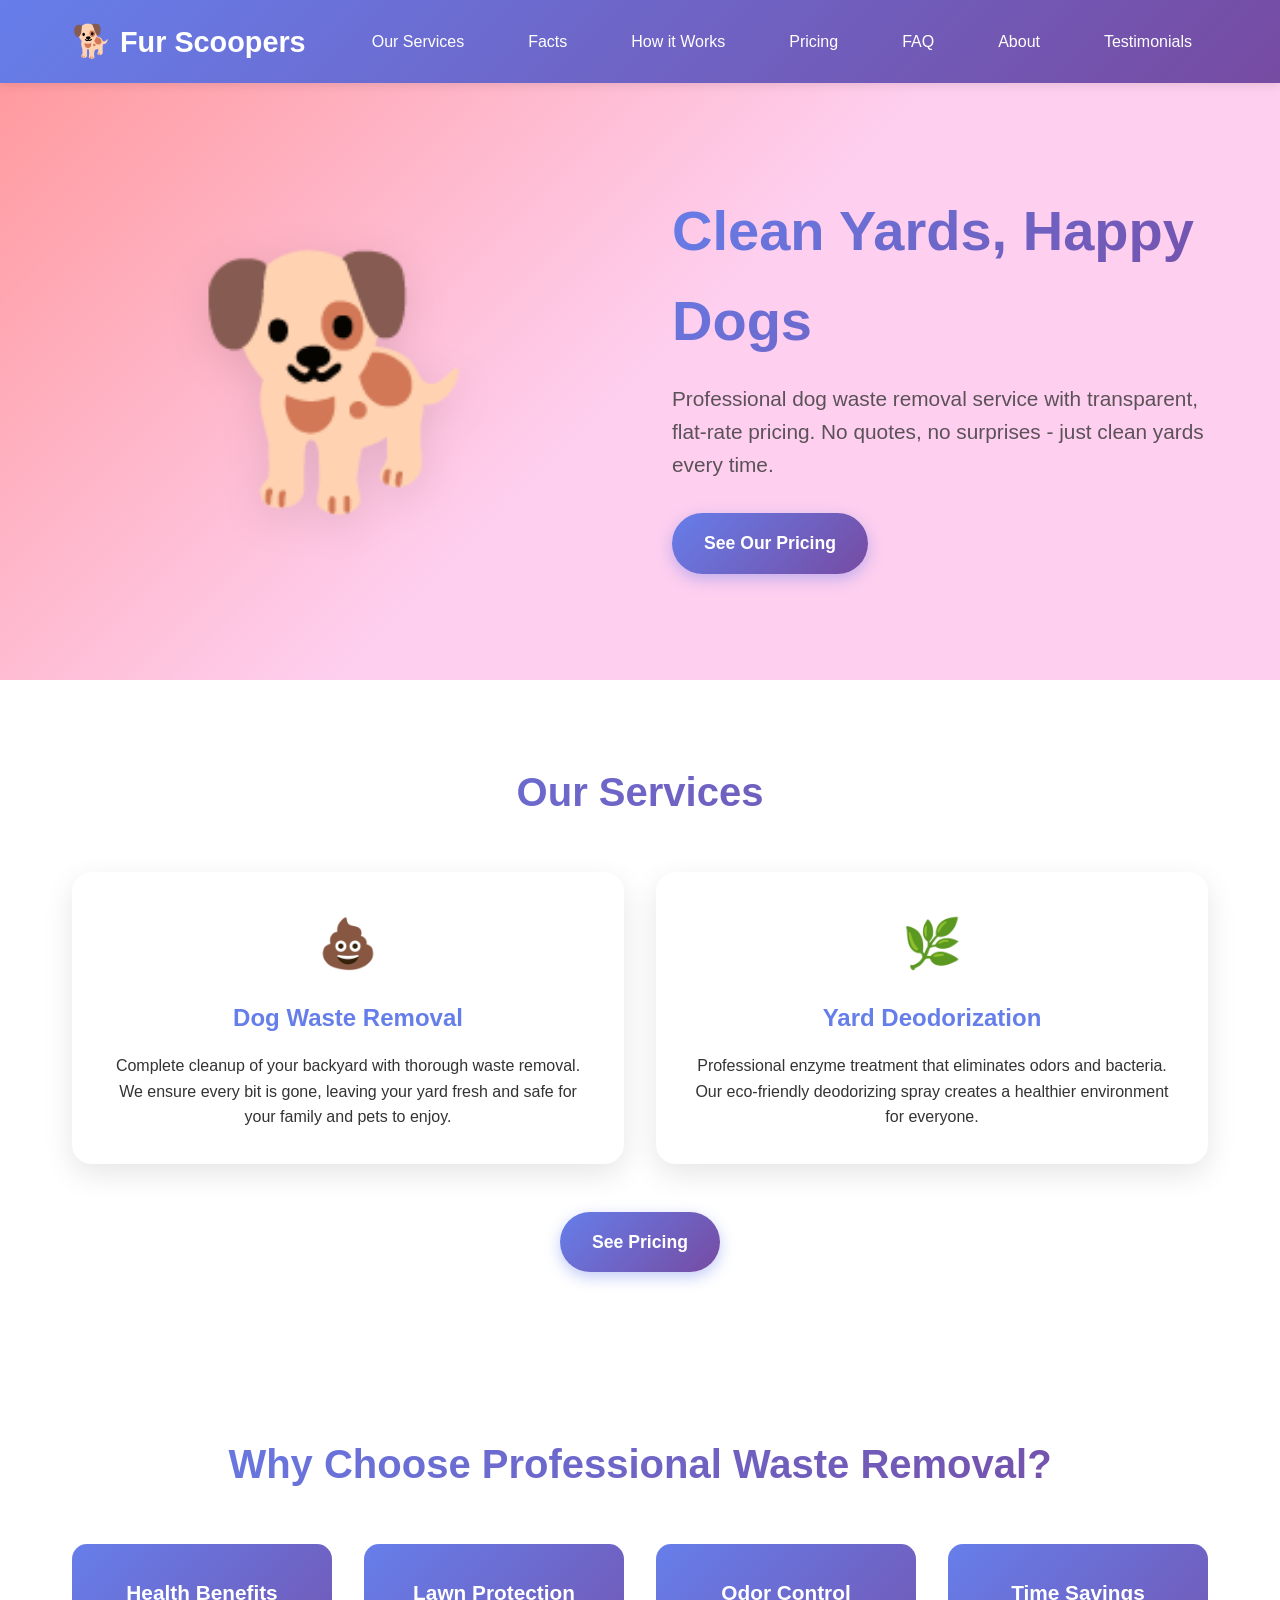
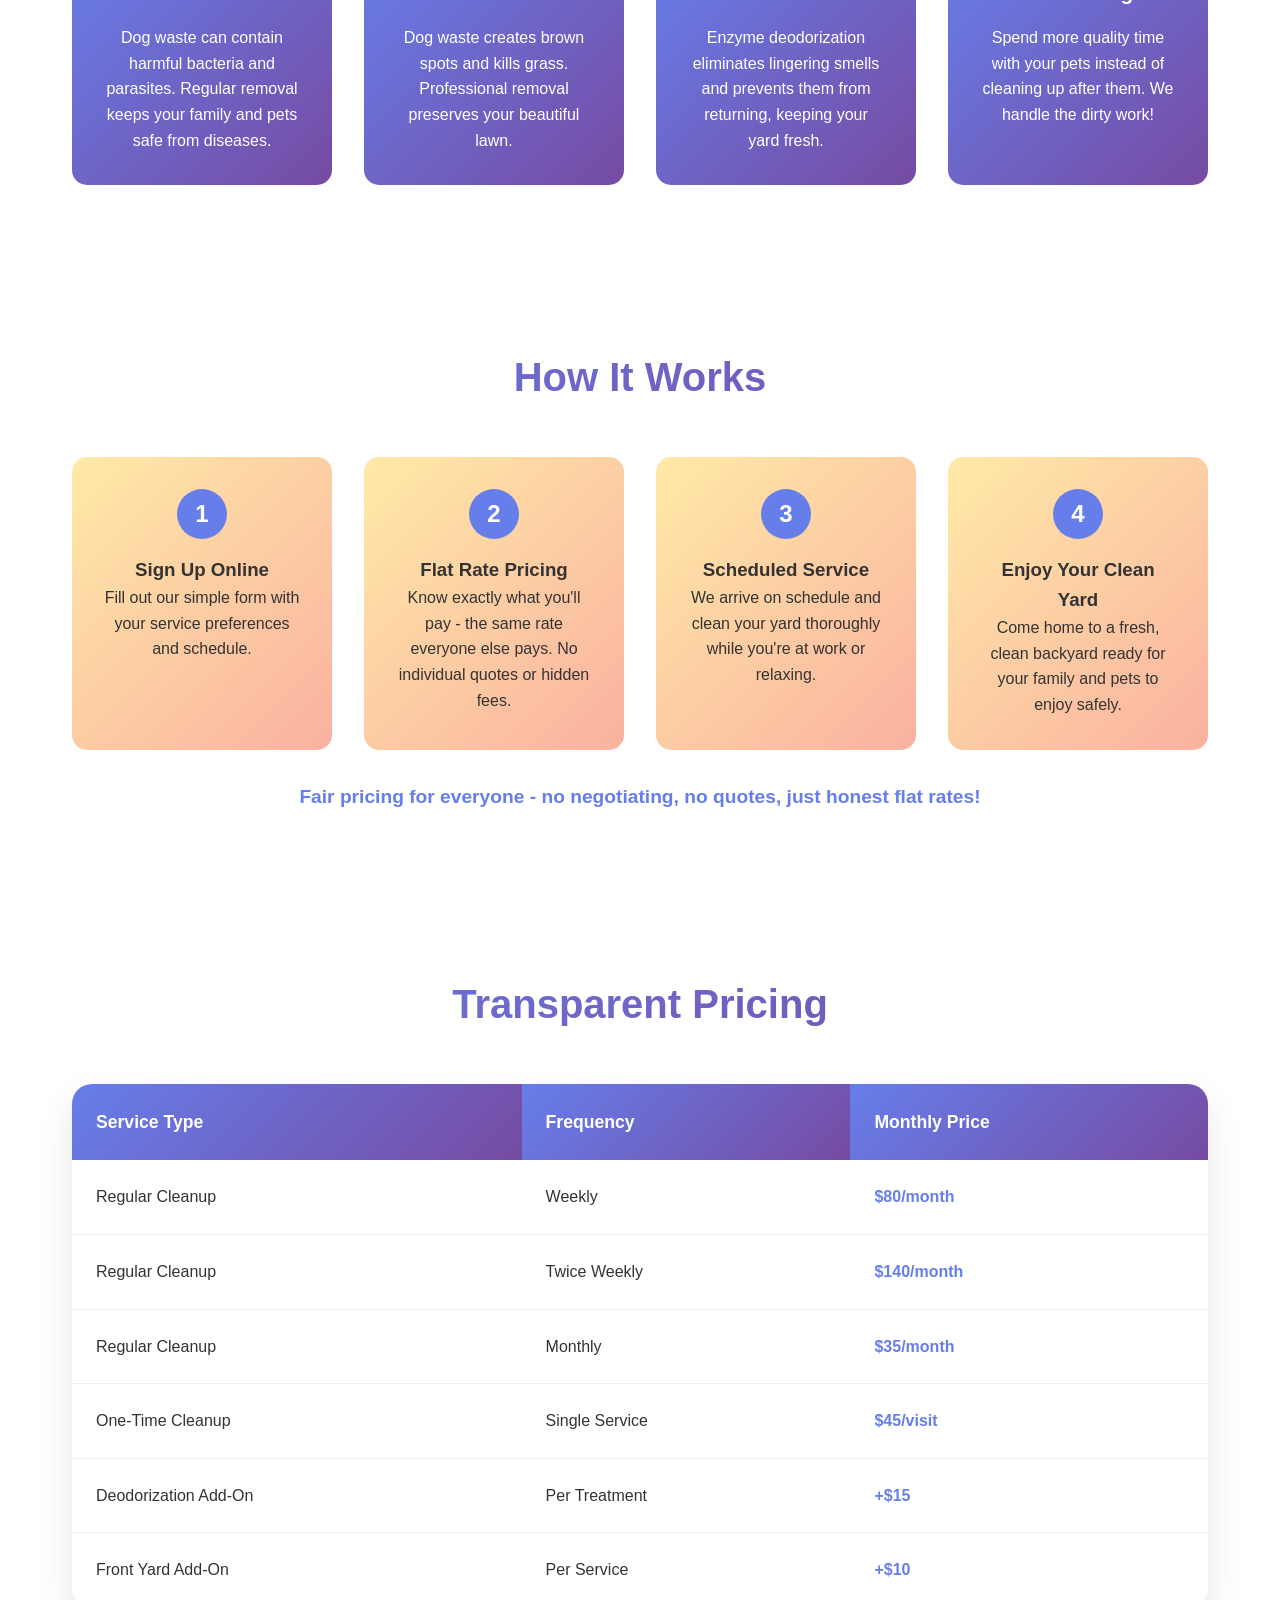
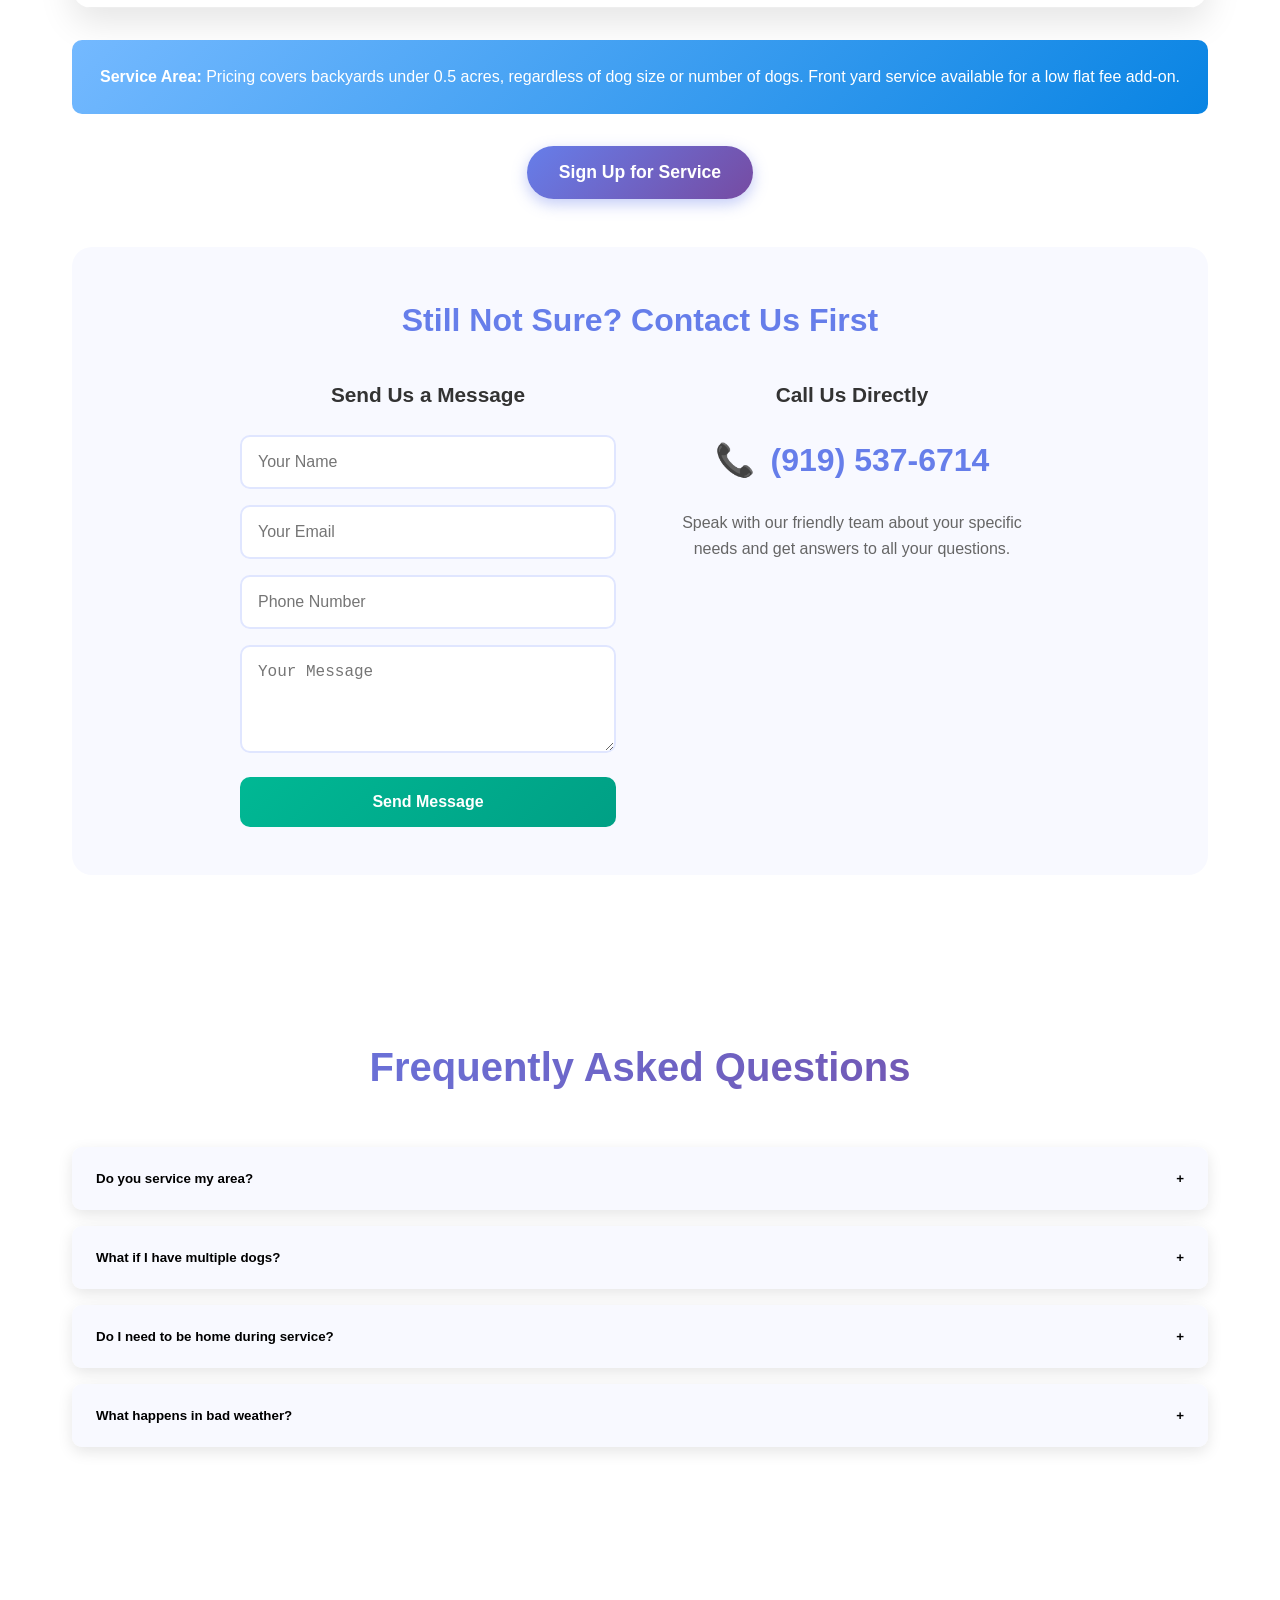
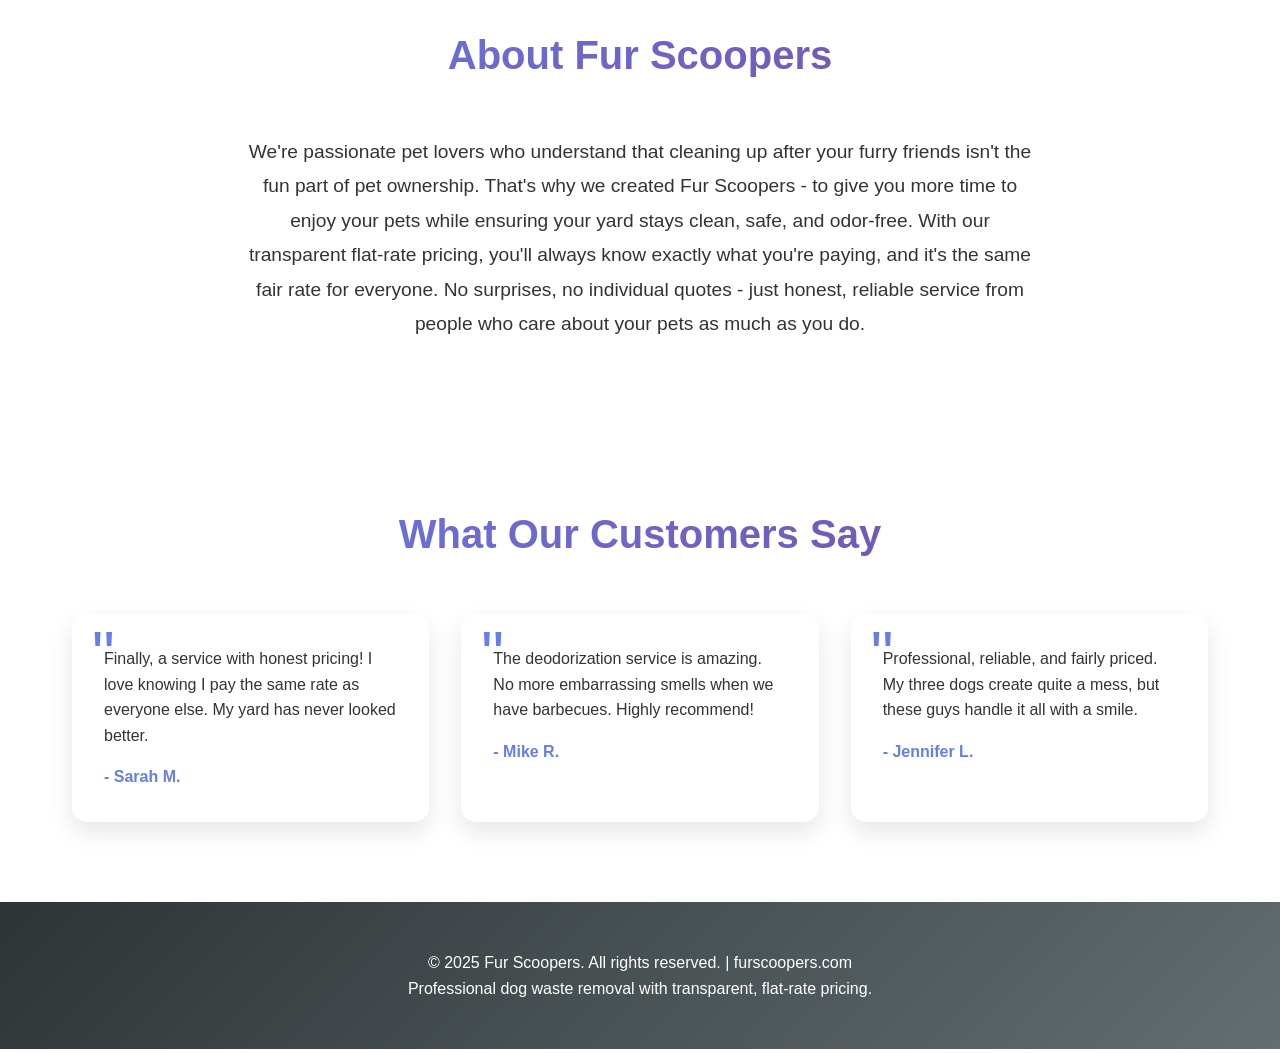
==== index.html @ f81bd598 "initial commit of furscoopers.com" ====
<!DOCTYPE html>
<html lang="en">
<head>
    <meta charset="UTF-8">
    <meta name="viewport" content="width=device-width, initial-scale=1.0">
    <title>Fur Scoopers - Professional Dog Waste Removal Service</title>
    <style>
        * {
            margin: 0;
            padding: 0;
            box-sizing: border-box;
        }

        body {
            font-family: 'Segoe UI', Tahoma, Geneva, Verdana, sans-serif;
            line-height: 1.6;
            color: #333;
            scroll-behavior: smooth;
        }

        .header {
            background: linear-gradient(135deg, #667eea 0%, #764ba2 100%);
            color: white;
            padding: 1rem 0;
            position: fixed;
            width: 100%;
            top: 0;
            z-index: 1000;
            box-shadow: 0 2px 10px rgba(0,0,0,0.1);
        }

        .nav-container {
            max-width: 1200px;
            margin: 0 auto;
            display: flex;
            justify-content: space-between;
            align-items: center;
            padding: 0 2rem;
        }

        .logo {
            font-size: 1.8rem;
            font-weight: bold;
            color: #fff;
            text-decoration: none;
            display: flex;
            align-items: center;
            gap: 0.5rem;
        }

        .logo::before {
            content: "🐕";
            font-size: 2rem;
        }

        .nav-links {
            display: flex;
            list-style: none;
            gap: 2rem;
        }

        .nav-links a {
            color: white;
            text-decoration: none;
            font-weight: 500;
            transition: all 0.3s ease;
            padding: 0.5rem 1rem;
            border-radius: 20px;
        }

        .nav-links a:hover {
            background: rgba(255,255,255,0.2);
            transform: translateY(-2px);
        }

        .banner {
            margin-top: 80px;
            background: linear-gradient(135deg, #ff9a9e 0%, #fecfef 50%, #fecfef 100%);
            min-height: 600px;
            display: flex;
            align-items: center;
            padding: 4rem 0;
        }

        .banner-container {
            max-width: 1200px;
            margin: 0 auto;
            display: grid;
            grid-template-columns: 1fr 1fr;
            gap: 4rem;
            align-items: center;
            padding: 0 2rem;
        }

        .banner-image {
            text-align: center;
            font-size: 15rem;
            filter: drop-shadow(0 10px 20px rgba(0,0,0,0.1));
            animation: float 3s ease-in-out infinite;
        }

        @keyframes float {
            0%, 100% { transform: translateY(0px); }
            50% { transform: translateY(-20px); }
        }

        .banner-text {
            color: #333;
        }

        .banner-text h1 {
            font-size: 3.5rem;
            margin-bottom: 1rem;
            background: linear-gradient(135deg, #667eea, #764ba2);
            -webkit-background-clip: text;
            -webkit-text-fill-color: transparent;
            background-clip: text;
        }

        .banner-text p {
            font-size: 1.3rem;
            margin-bottom: 2rem;
            opacity: 0.8;
        }

        .cta-button {
            background: linear-gradient(135deg, #667eea 0%, #764ba2 100%);
            color: white;
            padding: 1rem 2rem;
            border: none;
            border-radius: 50px;
            font-size: 1.1rem;
            font-weight: bold;
            cursor: pointer;
            text-decoration: none;
            display: inline-block;
            transition: all 0.3s ease;
            box-shadow: 0 5px 15px rgba(102, 126, 234, 0.4);
        }

        .cta-button:hover {
            transform: translateY(-3px);
            box-shadow: 0 10px 25px rgba(102, 126, 234, 0.6);
        }

        .section {
            padding: 5rem 0;
            max-width: 1200px;
            margin: 0 auto;
            padding-left: 2rem;
            padding-right: 2rem;
        }

        .section h2 {
            font-size: 2.5rem;
            text-align: center;
            margin-bottom: 3rem;
            background: linear-gradient(135deg, #667eea, #764ba2);
            -webkit-background-clip: text;
            -webkit-text-fill-color: transparent;
            background-clip: text;
        }

        .services-grid {
            display: grid;
            grid-template-columns: repeat(auto-fit, minmax(300px, 1fr));
            gap: 2rem;
            margin-bottom: 3rem;
        }

        .service-card {
            background: white;
            padding: 2rem;
            border-radius: 20px;
            box-shadow: 0 10px 30px rgba(0,0,0,0.1);
            text-align: center;
            transition: all 0.3s ease;
            border: 2px solid transparent;
        }

        .service-card:hover {
            transform: translateY(-10px);
            box-shadow: 0 20px 40px rgba(0,0,0,0.15);
            border-color: #667eea;
        }

        .service-card h3 {
            font-size: 1.5rem;
            margin-bottom: 1rem;
            color: #667eea;
        }

        .service-card::before {
            content: "💩";
            font-size: 3rem;
            display: block;
            margin-bottom: 1rem;
        }

        .service-card:nth-child(2)::before {
            content: "🌿";
        }

        .facts-grid {
            display: grid;
            grid-template-columns: repeat(auto-fit, minmax(250px, 1fr));
            gap: 2rem;
        }

        .fact-card {
            background: linear-gradient(135deg, #667eea 0%, #764ba2 100%);
            color: white;
            padding: 2rem;
            border-radius: 15px;
            text-align: center;
            transform: perspective(1000px) rotateY(0deg);
            transition: all 0.3s ease;
        }

        .fact-card:hover {
            transform: perspective(1000px) rotateY(-5deg) translateY(-5px);
        }

        .fact-card h3 {
            font-size: 1.3rem;
            margin-bottom: 1rem;
        }

        .process-steps {
            display: grid;
            grid-template-columns: repeat(auto-fit, minmax(200px, 1fr));
            gap: 2rem;
            margin-bottom: 2rem;
        }

        .step {
            text-align: center;
            padding: 2rem;
            background: linear-gradient(135deg, #ffeaa7, #fab1a0);
            border-radius: 15px;
            position: relative;
            transition: all 0.3s ease;
        }

        .step:hover {
            transform: scale(1.05);
        }

        .step-number {
            background: #667eea;
            color: white;
            width: 50px;
            height: 50px;
            border-radius: 50%;
            display: flex;
            align-items: center;
            justify-content: center;
            font-size: 1.5rem;
            font-weight: bold;
            margin: 0 auto 1rem;
        }

        .pricing-table {
            background: white;
            border-radius: 20px;
            overflow: hidden;
            box-shadow: 0 15px 35px rgba(0,0,0,0.1);
            margin-bottom: 2rem;
        }

        .pricing-table table {
            width: 100%;
            border-collapse: collapse;
        }

        .pricing-table th {
            background: linear-gradient(135deg, #667eea 0%, #764ba2 100%);
            color: white;
            padding: 1.5rem;
            text-align: left;
            font-size: 1.1rem;
        }

        .pricing-table td {
            padding: 1.5rem;
            border-bottom: 1px solid #eee;
            font-size: 1rem;
        }

        .pricing-table tr:hover {
            background: #f8f9ff;
        }

        .price {
            font-weight: bold;
            color: #667eea;
            font-size: 1.2rem;
        }

        .pricing-note {
            background: linear-gradient(135deg, #74b9ff, #0984e3);
            color: white;
            padding: 1.5rem;
            border-radius: 10px;
            margin-top: 2rem;
            text-align: center;
        }

        .contact-section {
            background: #f8f9ff;
            padding: 3rem 2rem;
            border-radius: 20px;
            margin-top: 3rem;
            text-align: center;
        }

        .contact-section h3 {
            font-size: 2rem;
            color: #667eea;
            margin-bottom: 2rem;
        }

        .contact-container {
            display: grid;
            grid-template-columns: 1fr 1fr;
            gap: 3rem;
            max-width: 800px;
            margin: 0 auto;
        }

        .contact-form h4, .contact-phone h4 {
            font-size: 1.3rem;
            color: #333;
            margin-bottom: 1.5rem;
        }

        .contact-form input, .contact-form textarea {
            width: 100%;
            padding: 1rem;
            border: 2px solid #e0e6ff;
            border-radius: 10px;
            font-size: 1rem;
            margin-bottom: 1rem;
            transition: all 0.3s ease;
        }

        .contact-form input:focus, .contact-form textarea:focus {
            outline: none;
            border-color: #667eea;
            box-shadow: 0 0 0 3px rgba(102, 126, 234, 0.1);
        }

        .contact-submit-btn {
            background: linear-gradient(135deg, #00b894, #00a085);
            color: white;
            padding: 1rem 2rem;
            border: none;
            border-radius: 10px;
            font-size: 1rem;
            font-weight: bold;
            cursor: pointer;
            transition: all 0.3s ease;
            width: 100%;
        }

        .contact-submit-btn:hover {
            transform: translateY(-2px);
            box-shadow: 0 5px 15px rgba(0, 184, 148, 0.4);
        }

        .phone-number {
            display: flex;
            align-items: center;
            justify-content: center;
            gap: 1rem;
            margin: 1.5rem 0;
        }

        .phone-icon {
            font-size: 2rem;
        }

        .phone-number a {
            font-size: 2rem;
            font-weight: bold;
            color: #667eea;
            text-decoration: none;
            transition: all 0.3s ease;
        }

        .phone-number a:hover {
            color: #764ba2;
            transform: scale(1.05);
        }

        .contact-phone p {
            color: #666;
            font-size: 1rem;
            line-height: 1.6;
        }

        /* Modal Styles */
        .modal {
            display: none;
            position: fixed;
            z-index: 2000;
            left: 0;
            top: 0;
            width: 100%;
            height: 100%;
            background-color: rgba(0, 0, 0, 0.7);
            backdrop-filter: blur(5px);
        }

        .modal-content {
            background-color: white;
            margin: 2% auto;
            padding: 0;
            border-radius: 20px;
            width: 90%;
            max-width: 600px;
            max-height: 90vh;
            overflow-y: auto;
            box-shadow: 0 20px 60px rgba(0, 0, 0, 0.3);
            animation: modalSlideIn 0.3s ease-out;
        }

        @keyframes modalSlideIn {
            from {
                opacity: 0;
                transform: translateY(-50px) scale(0.95);
            }
            to {
                opacity: 1;
                transform: translateY(0) scale(1);
            }
        }

        .modal-header {
            background: linear-gradient(135deg, #667eea 0%, #764ba2 100%);
            color: white;
            padding: 2rem;
            border-radius: 20px 20px 0 0;
            text-align: center;
            position: relative;
        }

        .modal-header h2 {
            margin: 0;
            font-size: 2rem;
        }

        .close {
            position: absolute;
            right: 1.5rem;
            top: 1.5rem;
            color: white;
            font-size: 2rem;
            font-weight: bold;
            cursor: pointer;
            transition: all 0.3s ease;
        }

        .close:hover {
            transform: scale(1.1);
            opacity: 0.8;
        }

        .modal-body {
            padding: 2rem;
        }

        .form-section {
            margin-bottom: 2rem;
        }

        .form-section h3 {
            color: #667eea;
            margin-bottom: 1rem;
            font-size: 1.3rem;
        }

        .form-row {
            display: grid;
            grid-template-columns: 1fr 1fr;
            gap: 1rem;
            margin-bottom: 1rem;
        }

        .form-group {
            margin-bottom: 1rem;
        }

        .form-group label {
            display: block;
            margin-bottom: 0.5rem;
            color: #333;
            font-weight: 500;
        }

        .form-group input, .form-group select, .form-group textarea {
            width: 100%;
            padding: 1rem;
            border: 2px solid #e0e6ff;
            border-radius: 10px;
            font-size: 1rem;
            transition: all 0.3s ease;
        }

        .form-group input:focus, .form-group select:focus, .form-group textarea:focus {
            outline: none;
            border-color: #667eea;
            box-shadow: 0 0 0 3px rgba(102, 126, 234, 0.1);
        }

        .checkbox-group {
            display: flex;
            flex-wrap: wrap;
            gap: 1rem;
            margin-top: 0.5rem;
        }

        .checkbox-item {
            display: flex;
            align-items: center;
            gap: 0.5rem;
        }

        .checkbox-item input[type="checkbox"] {
            width: auto;
        }

        .submit-modal-btn {
            background: linear-gradient(135deg, #667eea 0%, #764ba2 100%);
            color: white;
            padding: 1.2rem 3rem;
            border: none;
            border-radius: 50px;
            font-size: 1.1rem;
            font-weight: bold;
            cursor: pointer;
            width: 100%;
            margin-top: 1rem;
            transition: all 0.3s ease;
        }

        .submit-modal-btn:hover {
            transform: translateY(-2px);
            box-shadow: 0 10px 25px rgba(102, 126, 234, 0.4);
        }

        .faq-item {
            background: white;
            margin-bottom: 1rem;
            border-radius: 10px;
            box-shadow: 0 5px 15px rgba(0,0,0,0.1);
            overflow: hidden;
        }

        .faq-question {
            background: #f8f9ff;
            padding: 1.5rem;
            cursor: pointer;
            font-weight: bold;
            border: none;
            width: 100%;
            text-align: left;
            display: flex;
            justify-content: space-between;
            align-items: center;
            transition: all 0.3s ease;
        }

        .faq-question:hover {
            background: #667eea;
            color: white;
        }

        .faq-answer {
            padding: 0 1.5rem;
            max-height: 0;
            overflow: hidden;
            transition: all 0.3s ease;
        }

        .faq-answer.active {
            padding: 1.5rem;
            max-height: 200px;
        }

        .testimonials-grid {
            display: grid;
            grid-template-columns: repeat(auto-fit, minmax(300px, 1fr));
            gap: 2rem;
        }

        .testimonial {
            background: white;
            padding: 2rem;
            border-radius: 15px;
            box-shadow: 0 10px 25px rgba(0,0,0,0.1);
            position: relative;
        }

        .testimonial::before {
            content: '"';
            font-size: 4rem;
            color: #667eea;
            position: absolute;
            top: -10px;
            left: 20px;
        }

        .testimonial-author {
            font-weight: bold;
            color: #667eea;
            margin-top: 1rem;
        }

        .footer {
            background: linear-gradient(135deg, #2d3436, #636e72);
            color: white;
            text-align: center;
            padding: 3rem 0;
        }

        .center-button {
            text-align: center;
            margin-top: 3rem;
        }

        @media (max-width: 768px) {
            .nav-links {
                display: none;
            }
            
            .banner-container {
                grid-template-columns: 1fr;
                text-align: center;
            }
            
            .banner-text h1 {
                font-size: 2.5rem;
            }
            
            .banner-image {
                font-size: 8rem;
            }

            .contact-container {
                grid-template-columns: 1fr;
                gap: 2rem;
            }

            .form-row {
                grid-template-columns: 1fr;
            }

            .modal-content {
                width: 95%;
                margin: 5% auto;
            }
        }
    </style>
</head>
<body>
    <header class="header">
        <div class="nav-container">
            <a href="#" class="logo">Fur Scoopers</a>
            <nav>
                <ul class="nav-links">
                    <li><a href="#services">Our Services</a></li>
                    <li><a href="#facts">Facts</a></li>
                    <li><a href="#how-it-works">How it Works</a></li>
                    <li><a href="#pricing">Pricing</a></li>
                    <li><a href="#faq">FAQ</a></li>
                    <li><a href="#about">About</a></li>
                    <li><a href="#testimonials">Testimonials</a></li>
                </ul>
            </nav>
        </div>
    </header>

    <section class="banner">
        <div class="banner-container">
            <div class="banner-image">🐕</div>
            <div class="banner-text">
                <h1>Clean Yards, Happy Dogs</h1>
                <p>Professional dog waste removal service with transparent, flat-rate pricing. No quotes, no surprises - just clean yards every time.</p>
                <a href="#pricing" class="cta-button">See Our Pricing</a>
            </div>
        </div>
    </section>

    <section id="services" class="section">
        <h2>Our Services</h2>
        <div class="services-grid">
            <div class="service-card">
                <h3>Dog Waste Removal</h3>
                <p>Complete cleanup of your backyard with thorough waste removal. We ensure every bit is gone, leaving your yard fresh and safe for your family and pets to enjoy.</p>
            </div>
            <div class="service-card">
                <h3>Yard Deodorization</h3>
                <p>Professional enzyme treatment that eliminates odors and bacteria. Our eco-friendly deodorizing spray creates a healthier environment for everyone.</p>
            </div>
        </div>
        <div class="center-button">
            <a href="#pricing" class="cta-button">See Pricing</a>
        </div>
    </section>

    <section id="facts" class="section">
        <h2>Why Choose Professional Waste Removal?</h2>
        <div class="facts-grid">
            <div class="fact-card">
                <h3>Health Benefits</h3>
                <p>Dog waste can contain harmful bacteria and parasites. Regular removal keeps your family and pets safe from diseases.</p>
            </div>
            <div class="fact-card">
                <h3>Lawn Protection</h3>
                <p>Dog waste creates brown spots and kills grass. Professional removal preserves your beautiful lawn.</p>
            </div>
            <div class="fact-card">
                <h3>Odor Control</h3>
                <p>Enzyme deodorization eliminates lingering smells and prevents them from returning, keeping your yard fresh.</p>
            </div>
            <div class="fact-card">
                <h3>Time Savings</h3>
                <p>Spend more quality time with your pets instead of cleaning up after them. We handle the dirty work!</p>
            </div>
        </div>
    </section>

    <section id="how-it-works" class="section">
        <h2>How It Works</h2>
        <div class="process-steps">
            <div class="step">
                <div class="step-number">1</div>
                <h3>Sign Up Online</h3>
                <p>Fill out our simple form with your service preferences and schedule.</p>
            </div>
            <div class="step">
                <div class="step-number">2</div>
                <h3>Flat Rate Pricing</h3>
                <p>Know exactly what you'll pay - the same rate everyone else pays. No individual quotes or hidden fees.</p>
            </div>
            <div class="step">
                <div class="step-number">3</div>
                <h3>Scheduled Service</h3>
                <p>We arrive on schedule and clean your yard thoroughly while you're at work or relaxing.</p>
            </div>
            <div class="step">
                <div class="step-number">4</div>
                <h3>Enjoy Your Clean Yard</h3>
                <p>Come home to a fresh, clean backyard ready for your family and pets to enjoy safely.</p>
            </div>
        </div>
        <p style="text-align: center; font-size: 1.2rem; color: #667eea; font-weight: bold;">Fair pricing for everyone - no negotiating, no quotes, just honest flat rates!</p>
    </section>

    <section id="pricing" class="section">
        <h2>Transparent Pricing</h2>
        <div class="pricing-table">
            <table>
                <thead>
                    <tr>
                        <th>Service Type</th>
                        <th>Frequency</th>
                        <th>Monthly Price</th>
                    </tr>
                </thead>
                <tbody>
                    <tr>
                        <td>Regular Cleanup</td>
                        <td>Weekly</td>
                        <td class="price">$80/month</td>
                    </tr>
                    <tr>
                        <td>Regular Cleanup</td>
                        <td>Twice Weekly</td>
                        <td class="price">$140/month</td>
                    </tr>
                    <tr>
                        <td>Regular Cleanup</td>
                        <td>Monthly</td>
                        <td class="price">$35/month</td>
                    </tr>
                    <tr>
                        <td>One-Time Cleanup</td>
                        <td>Single Service</td>
                        <td class="price">$45/visit</td>
                    </tr>
                    <tr>
                        <td>Deodorization Add-On</td>
                        <td>Per Treatment</td>
                        <td class="price">+$15</td>
                    </tr>
                    <tr>
                        <td>Front Yard Add-On</td>
                        <td>Per Service</td>
                        <td class="price">+$10</td>
                    </tr>
                </tbody>
            </table>
        </div>
        <div class="pricing-note">
            <p><strong>Service Area:</strong> Pricing covers backyards under 0.5 acres, regardless of dog size or number of dogs. Front yard service available for a low flat fee add-on.</p>
        </div>
        
        <div class="center-button" style="margin-top: 2rem;">
            <button class="cta-button" onclick="openModal()">Sign Up for Service</button>
        </div>
        
        <div class="contact-section">
            <h3>Still Not Sure? Contact Us First</h3>
            <div class="contact-container">
                <div class="contact-form">
                    <h4>Send Us a Message</h4>
                    <form onsubmit="submitContactForm(event)">
                        <input type="text" placeholder="Your Name" required>
                        <input type="email" placeholder="Your Email" required>
                        <input type="tel" placeholder="Phone Number">
                        <textarea placeholder="Your Message" rows="4" required></textarea>
                        <button type="submit" class="contact-submit-btn">Send Message</button>
                    </form>
                </div>
                <div class="contact-phone">
                    <h4>Call Us Directly</h4>
                    <div class="phone-number">
                        <span class="phone-icon">📞</span>
                        <a href="tel:9195376714">(919) 537-6714</a>
                    </div>
                    <p>Speak with our friendly team about your specific needs and get answers to all your questions.</p>
                </div>
            </div>
        </div>
    </section>

    <section id="faq" class="section">
        <h2>Frequently Asked Questions</h2>
        <div class="faq-item">
            <button class="faq-question" onclick="toggleFAQ(this)">
                Do you service my area? <span>+</span>
            </button>
            <div class="faq-answer">
                <p>We service most residential areas. Contact us with your address and we'll let you know if we can reach you!</p>
            </div>
        </div>
        <div class="faq-item">
            <button class="faq-question" onclick="toggleFAQ(this)">
                What if I have multiple dogs? <span>+</span>
            </button>
            <div class="faq-answer">
                <p>Our flat-rate pricing covers any number of dogs, regardless of size. No extra charges for multiple pets!</p>
            </div>
        </div>
        <div class="faq-item">
            <button class="faq-question" onclick="toggleFAQ(this)">
                Do I need to be home during service? <span>+</span>
            </button>
            <div class="faq-answer">
                <p>No! We can service your yard while you're away. Just ensure we have access to your backyard.</p>
            </div>
        </div>
        <div class="faq-item">
            <button class="faq-question" onclick="toggleFAQ(this)">
                What happens in bad weather? <span>+</span>
            </button>
            <div class="faq-answer">
                <p>We service in light rain but will reschedule for severe weather. Make-up services are always included at no extra charge.</p>
            </div>
        </div>
    </section>

    <section id="about" class="section">
        <h2>About Fur Scoopers</h2>
        <p style="text-align: center; font-size: 1.2rem; line-height: 1.8; max-width: 800px; margin: 0 auto;">
            We're passionate pet lovers who understand that cleaning up after your furry friends isn't the fun part of pet ownership. That's why we created Fur Scoopers - to give you more time to enjoy your pets while ensuring your yard stays clean, safe, and odor-free. With our transparent flat-rate pricing, you'll always know exactly what you're paying, and it's the same fair rate for everyone. No surprises, no individual quotes - just honest, reliable service from people who care about your pets as much as you do.
        </p>
    </section>

    <section id="testimonials" class="section">
        <h2>What Our Customers Say</h2>
        <div class="testimonials-grid">
            <div class="testimonial">
                <p>Finally, a service with honest pricing! I love knowing I pay the same rate as everyone else. My yard has never looked better.</p>
                <div class="testimonial-author">- Sarah M.</div>
            </div>
            <div class="testimonial">
                <p>The deodorization service is amazing. No more embarrassing smells when we have barbecues. Highly recommend!</p>
                <div class="testimonial-author">- Mike R.</div>
            </div>
            <div class="testimonial">
                <p>Professional, reliable, and fairly priced. My three dogs create quite a mess, but these guys handle it all with a smile.</p>
                <div class="testimonial-author">- Jennifer L.</div>
            </div>
        </div>
    </section>

    <footer class="footer">
        <p>&copy; 2025 Fur Scoopers. All rights reserved. | furscoopers.com</p>
        <p>Professional dog waste removal with transparent, flat-rate pricing.</p>
    </footer>

    <!-- Modal for Sign Up Form -->
    <div id="signupModal" class="modal">
        <div class="modal-content">
            <div class="modal-header">
                <h2>Sign Up for Service</h2>
                <span class="close" onclick="closeModal()">&times;</span>
            </div>
            <div class="modal-body">
                <form onsubmit="submitSignupForm(event)">
                    <div class="form-section">
                        <h3>Contact Information</h3>
                        <div class="form-row">
                            <div class="form-group">
                                <label for="firstName">First Name *</label>
                                <input type="text" id="firstName" required>
                            </div>
                            <div class="form-group">
                                <label for="lastName">Last Name *</label>
                                <input type="text" id="lastName" required>
                            </div>
                        </div>
                        <div class="form-row">
                            <div class="form-group">
                                <label for="email">Email Address *</label>
                                <input type="email" id="email" required>
                            </div>
                            <div class="form-group">
                                <label for="phone">Phone Number *</label>
                                <input type="tel" id="phone" required>
                            </div>
                        </div>
                    </div>

                    <div class="form-section">
                        <h3>Service Address</h3>
                        <div class="form-group">
                            <label for="address">Street Address *</label>
                            <input type="text" id="address" required>
                        </div>
                        <div class="form-row">
                            <div class="form-group">
                                <label for="city">City *</label>
                                <input type="text" id="city" required>
                            </div>
                            <div class="form-group">
                                <label for="zipCode">ZIP Code *</label>
                                <input type="text" id="zipCode" required>
                            </div>
                        </div>
                        <div class="form-group">
                            <label for="gateCode">Gate Code / Access Instructions</label>
                            <textarea id="gateCode" rows="2" placeholder="Any special instructions for accessing your yard"></textarea>
                        </div>
                    </div>

                    <div class="form-section">
                        <h3>Service Details</h3>
                        <div class="form-row">
                            <div class="form-group">
                                <label for="serviceFrequency">Service Frequency *</label>
                                <select id="serviceFrequency" required>
                                    <option value="">Select frequency</option>
                                    <option value="weekly">Weekly ($80/month)</option>
                                    <option value="twice-weekly">Twice Weekly ($140/month)</option>
                                    <option value="monthly">Monthly ($35/month)</option>
                                    <option value="one-time">One-Time Service ($45)</option>
                                </select>
                            </div>
                            <div class="form-group">
                                <label for="numDogs">Number of Dogs</label>
                                <select id="numDogs">
                                    <option value="1">1 Dog</option>
                                    <option value="2">2 Dogs</option>
                                    <option value="3">3 Dogs</option>
                                    <option value="4+">4+ Dogs</option>
                                </select>
                            </div>
                        </div>
                        <div class="form-group">
                            <label>Add-On Services</label>
                            <div class="checkbox-group">
                                <div class="checkbox-item">
                                    <input type="checkbox" id="deodorizing" value="deodorizing">
                                    <label for="deodorizing">Deodorization (+$15)</label>
                                </div>
                                <div class="checkbox-item">
                                    <input type="checkbox" id="frontYard" value="frontYard">
                                    <label for="frontYard">Front Yard Service (+$10)</label>
                                </div>
                            </div>
                        </div>
                        <div class="form-group">
                            <label for="startDate">Preferred Start Date</label>
                            <input type="date" id="startDate">
                        </div>
                    </div>

                    <div class="form-section">
                        <h3>Payment Information</h3>
                        <div class="form-group">
                            <label for="cardName">Name on Card *</label>
                            <input type="text" id="cardName" required>
                        </div>
                        <div class="form-group">
                            <label for="cardNumber">Card Number *</label>
                            <input type="text" id="cardNumber" placeholder="1234 5678 9012 3456" required>
                        </div>
                        <div class="form-row">
                            <div class="form-group">
                                <label for="expiry">Expiry Date *</label>
                                <input type="text" id="expiry" placeholder="MM/YY" required>
                            </div>
                            <div class="form-group">
                                <label for="cvv">CVV *</label>
                                <input type="text" id="cvv" placeholder="123" required>
                            </div>
                        </div>
                        <div class="form-group">
                            <label for="billingAddress">Billing Address</label>
                            <textarea id="billingAddress" rows="2" placeholder="Same as service address (if different, please specify)"></textarea>
                        </div>
                    </div>

                    <div class="form-section">
                        <h3>Additional Information</h3>
                        <div class="form-group">
                            <label for="specialNotes">Special Instructions or Notes</label>
                            <textarea id="specialNotes" rows="3" placeholder="Any special requests, dog behavior notes, or other information we should know"></textarea>
                        </div>
                    </div>

                    <button type="submit" class="submit-modal-btn">Complete Sign Up</button>
                </form>
            </div>
        </div>
    </div>

    <script>
        function toggleFAQ(element) {
            const answer = element.nextElementSibling;
            const icon = element.querySelector('span');
            
            if (answer.classList.contains('active')) {
                answer.classList.remove('active');
                icon.textContent = '+';
            } else {
                // Close all other open FAQs
                document.querySelectorAll('.faq-answer.active').forEach(openAnswer => {
                    openAnswer.classList.remove('active');
                    openAnswer.previousElementSibling.querySelector('span').textContent = '+';
                });
                
                answer.classList.add('active');
                icon.textContent = '−';
            }
        }

        function openModal() {
            document.getElementById('signupModal').style.display = 'block';
            document.body.style.overflow = 'hidden';
        }

        function closeModal() {
            document.getElementById('signupModal').style.display = 'none';
            document.body.style.overflow = 'auto';
        }

        function submitSignupForm(event) {
            event.preventDefault();
            alert('Thank you for signing up! We will contact you within 24 hours to confirm your service details.');
            closeModal();
        }

        function submitContactForm(event) {
            event.preventDefault();
            alert('Thank you for your message! We will get back to you within 24 hours.');
            event.target.reset();
        }

        // Close modal when clicking outside of it
        window.onclick = function(event) {
            const modal = document.getElementById('signupModal');
            if (event.target === modal) {
                closeModal();
            }
        }

        // Format card number input
        document.addEventListener('DOMContentLoaded', function() {
            const cardNumberInput = document.getElementById('cardNumber');
            const expiryInput = document.getElementById('expiry');
            
            if (cardNumberInput) {
                cardNumberInput.addEventListener('input', function(e) {
                    let value = e.target.value.replace(/\s+/g, '').replace(/[^0-9]/gi, '');
                    let formattedValue = value.match(/.{1,4}/g)?.join(' ') || value;
                    e.target.value = formattedValue;
                });
            }
            
            if (expiryInput) {
                expiryInput.addEventListener('input', function(e) {
                    let value = e.target.value.replace(/\D/g, '');
                    if (value.length >= 2) {
                        value = value.substring(0, 2) + '/' + value.substring(2, 4);
                    }
                    e.target.value = value;
                });
            }
        });

        // Smooth scrolling for navigation links
        document.querySelectorAll('a[href^="#"]').forEach(anchor => {
            anchor.addEventListener('click', function (e) {
                e.preventDefault();
                const target = document.querySelector(this.getAttribute('href'));
                if (target) {
                    target.scrollIntoView({
                        behavior: 'smooth',
                        block: 'start'
                    });
                }
            });
        });

        // Add scroll effect to header
        window.addEventListener('scroll', function() {
            const header = document.querySelector('.header');
            if (window.scrollY > 100) {
                header.style.background = 'linear-gradient(135deg, rgba(102, 126, 234, 0.95) 0%, rgba(118, 75, 162, 0.95) 100%)';
                header.style.backdropFilter = 'blur(10px)';
            } else {
                header.style.background = 'linear-gradient(135deg, #667eea 0%, #764ba2 100%)';
                header.style.backdropFilter = 'none';
            }
        });
    </script>
</body>
</html>
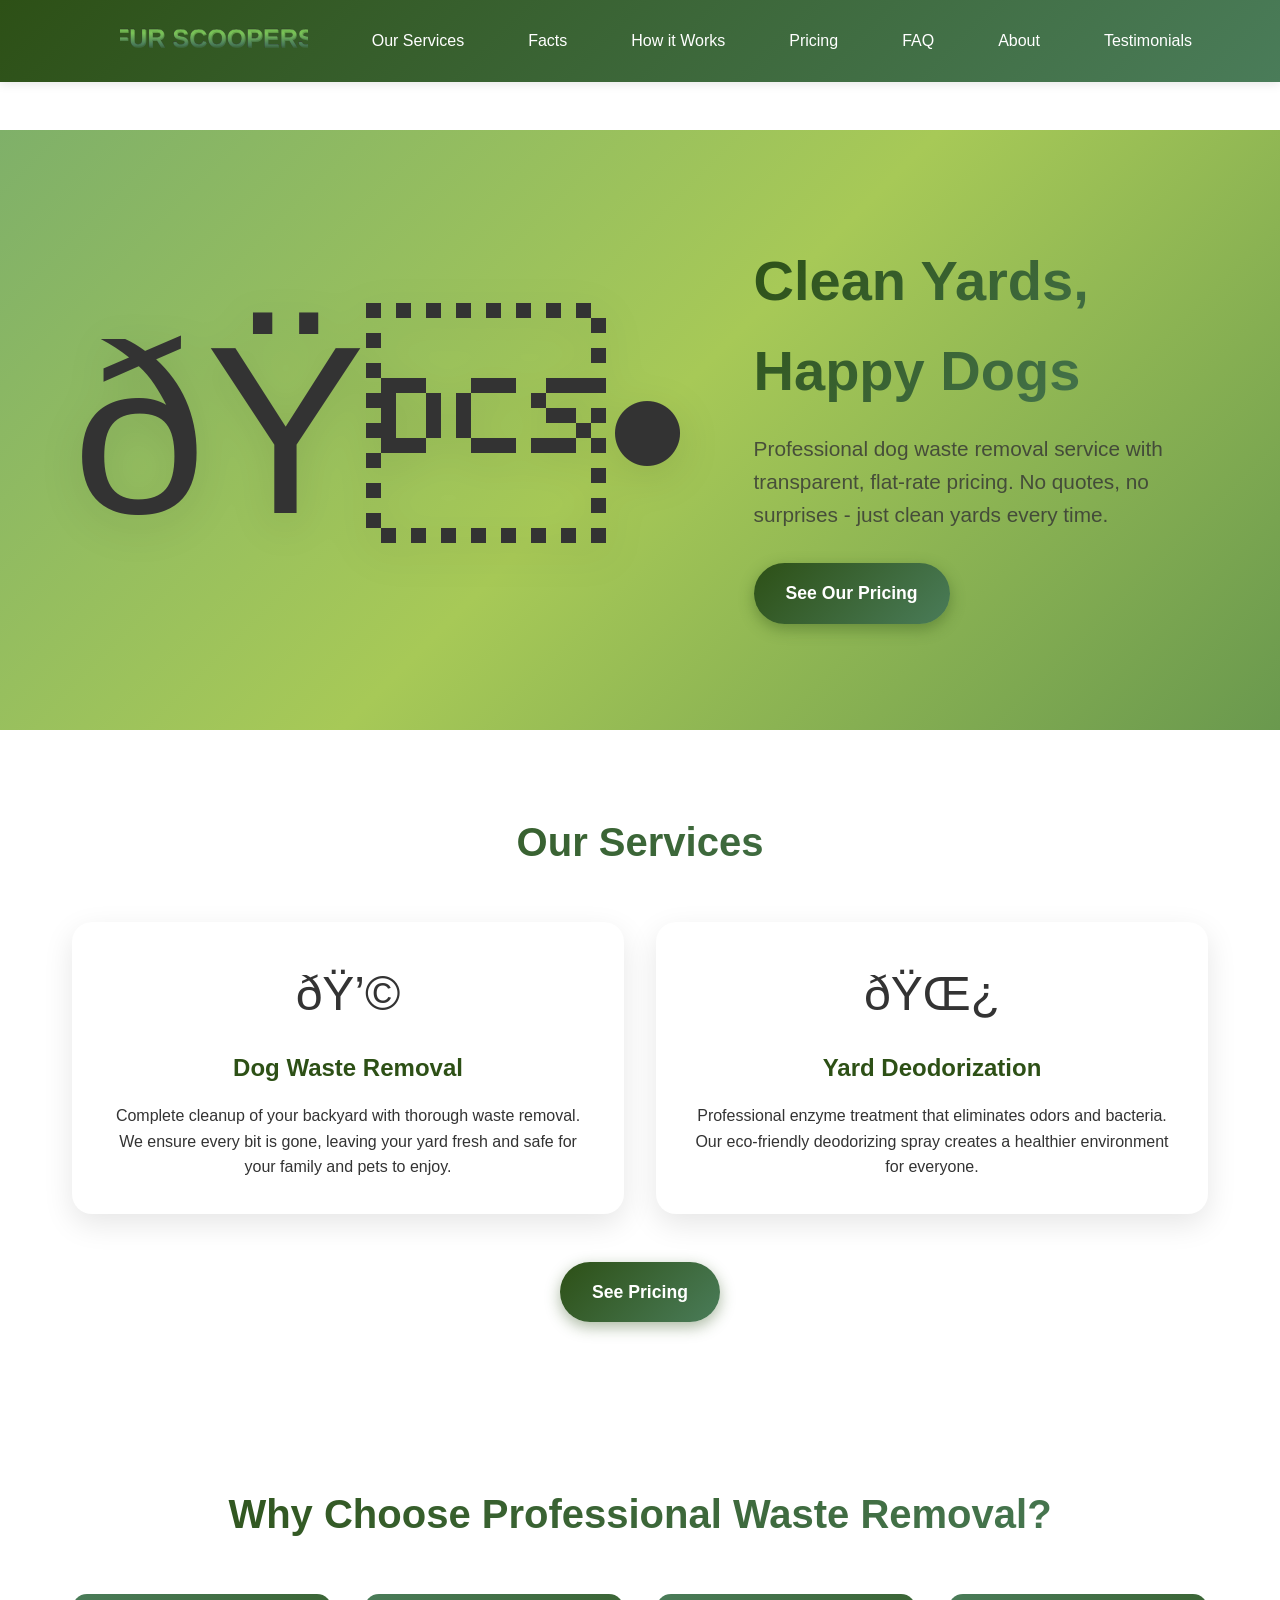
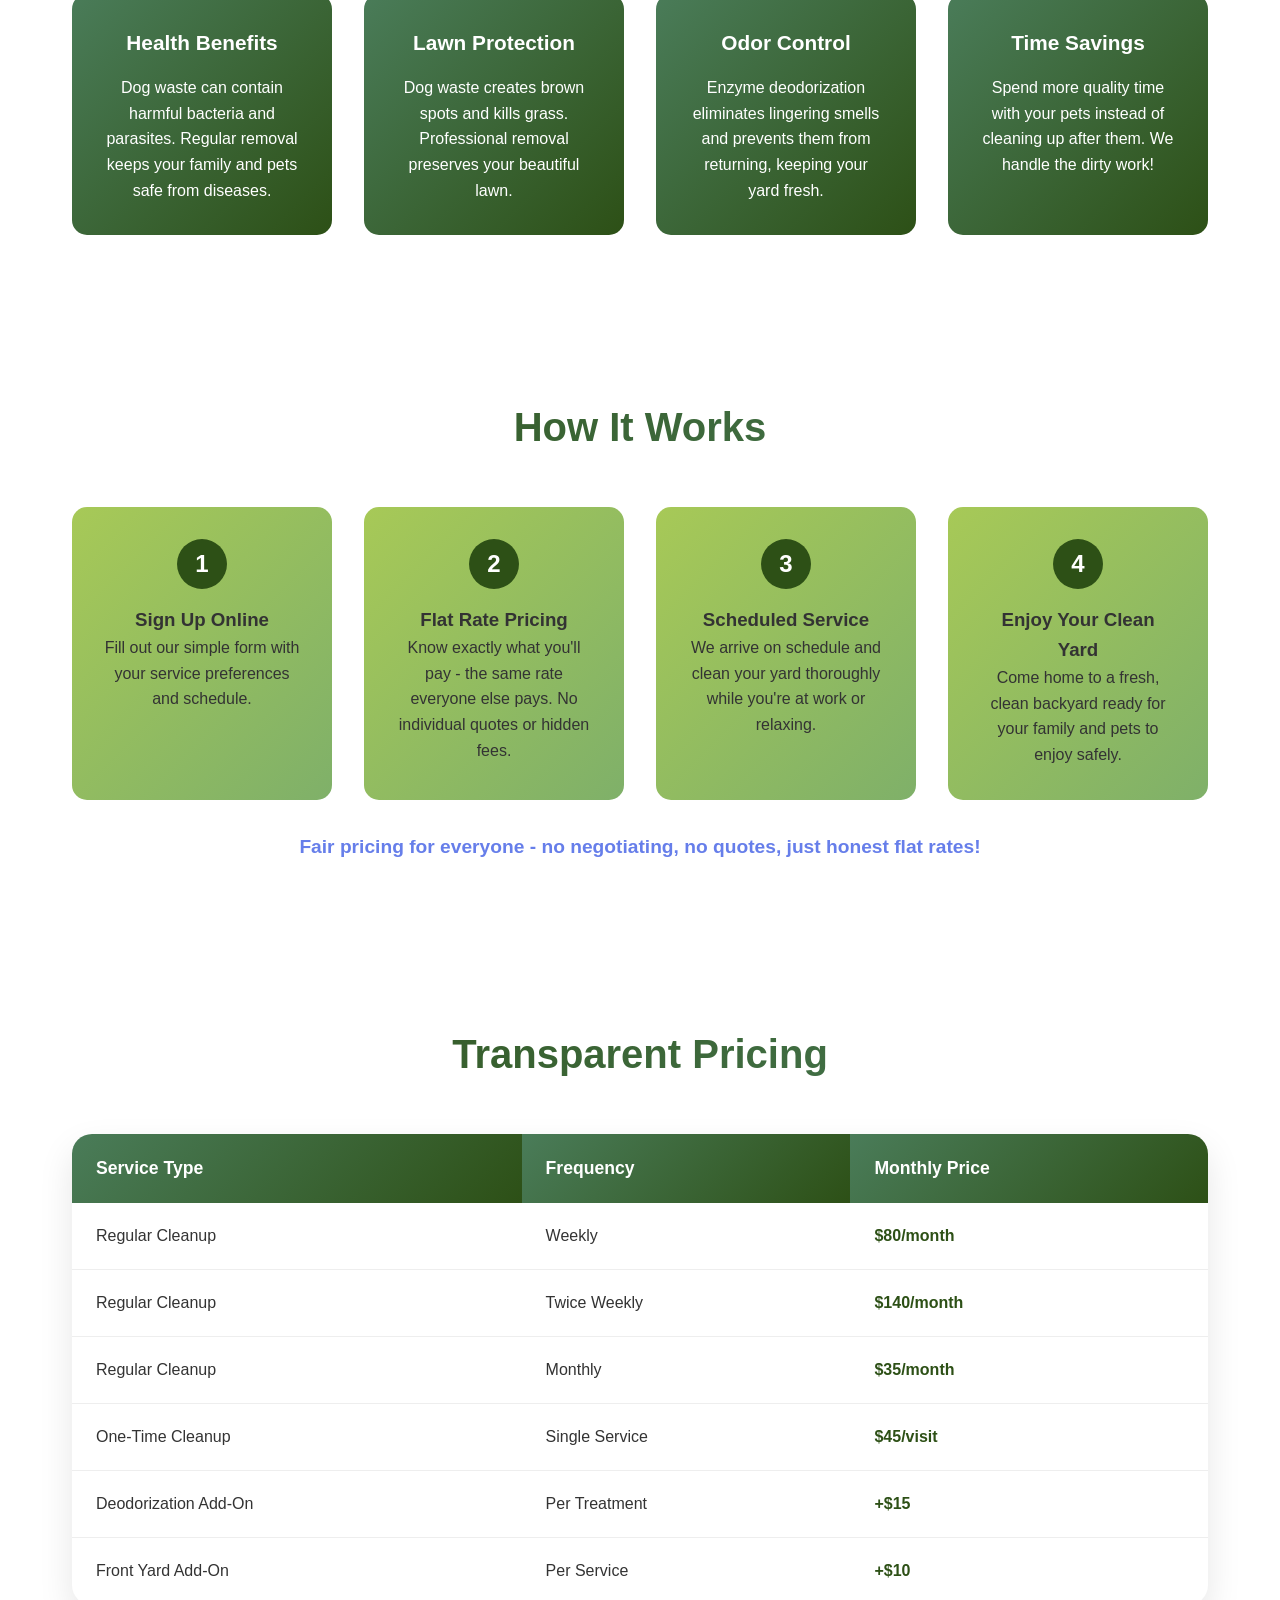
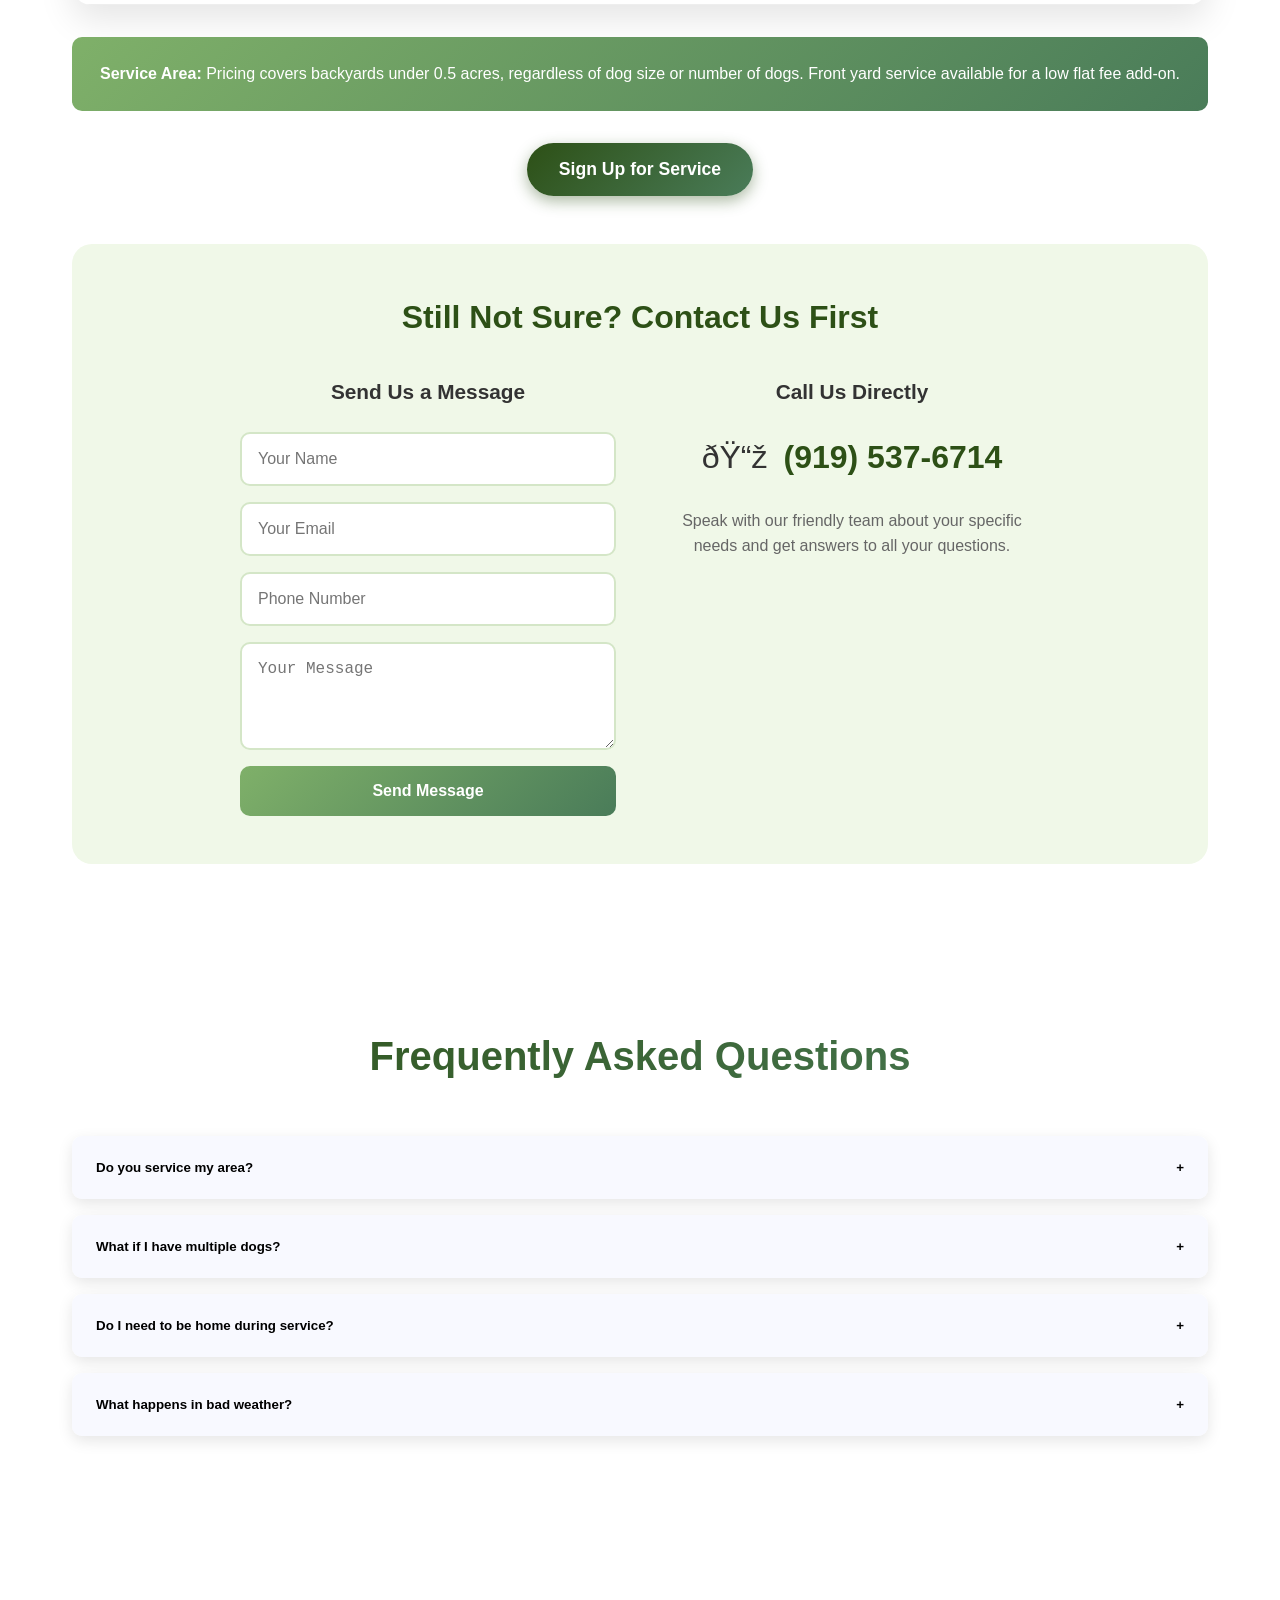
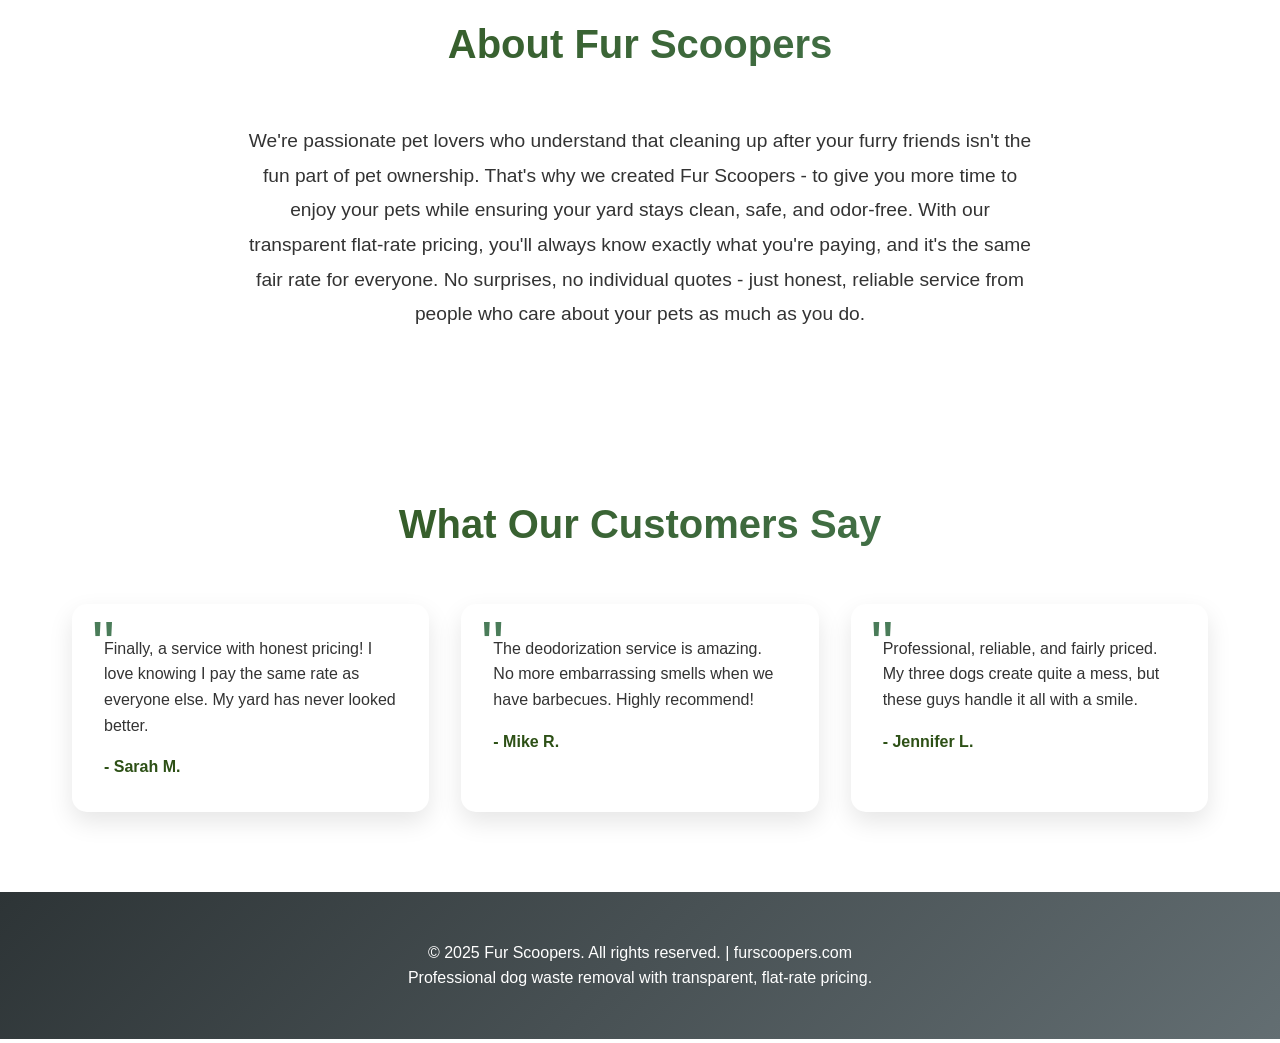
==== commit 16a4a736: "Uploading second index draft of furscoopers.com" ====
--- a/index.html
+++ b/index.html
@@ -1,4 +1,5 @@
-<!DOCTYPE html>
+<a href="#" class="logo">
+                <img src="[data-uri]<!DOCTYPE html>
 <html lang="en">
 <head>
     <meta charset="UTF-8">
@@ -19,7 +20,7 @@
         }
 
         .header {
-            background: linear-gradient(135deg, #667eea 0%, #764ba2 100%);
+            background: linear-gradient(135deg, #2d5016 0%, #4a7c59 100%);
             color: white;
             padding: 1rem 0;
             position: fixed;
@@ -39,18 +40,15 @@
         }
 
         .logo {
-            font-size: 1.8rem;
-            font-weight: bold;
-            color: #fff;
-            text-decoration: none;
             display: flex;
             align-items: center;
             gap: 0.5rem;
-        }
-
-        .logo::before {
-            content: "🐕";
-            font-size: 2rem;
+            text-decoration: none;
+        }
+
+        .logo img {
+            height: 50px;
+            width: auto;
         }
 
         .nav-links {
@@ -75,7 +73,7 @@
 
         .banner {
             margin-top: 80px;
-            background: linear-gradient(135deg, #ff9a9e 0%, #fecfef 50%, #fecfef 100%);
+            background: linear-gradient(135deg, #7fb069 0%, #a7c957 50%, #6a994e 100%);
             min-height: 600px;
             display: flex;
             align-items: center;
@@ -111,7 +109,7 @@
         .banner-text h1 {
             font-size: 3.5rem;
             margin-bottom: 1rem;
-            background: linear-gradient(135deg, #667eea, #764ba2);
+            background: linear-gradient(135deg, #2d5016, #4a7c59);
             -webkit-background-clip: text;
             -webkit-text-fill-color: transparent;
             background-clip: text;
@@ -124,7 +122,7 @@
         }
 
         .cta-button {
-            background: linear-gradient(135deg, #667eea 0%, #764ba2 100%);
+            background: linear-gradient(135deg, #2d5016 0%, #4a7c59 100%);
             color: white;
             padding: 1rem 2rem;
             border: none;
@@ -135,12 +133,12 @@
             text-decoration: none;
             display: inline-block;
             transition: all 0.3s ease;
-            box-shadow: 0 5px 15px rgba(102, 126, 234, 0.4);
+            box-shadow: 0 5px 15px rgba(45, 80, 22, 0.4);
         }
 
         .cta-button:hover {
             transform: translateY(-3px);
-            box-shadow: 0 10px 25px rgba(102, 126, 234, 0.6);
+            box-shadow: 0 10px 25px rgba(45, 80, 22, 0.6);
         }
 
         .section {
@@ -155,7 +153,7 @@
             font-size: 2.5rem;
             text-align: center;
             margin-bottom: 3rem;
-            background: linear-gradient(135deg, #667eea, #764ba2);
+            background: linear-gradient(135deg, #2d5016, #4a7c59);
             -webkit-background-clip: text;
             -webkit-text-fill-color: transparent;
             background-clip: text;
@@ -181,13 +179,13 @@
         .service-card:hover {
             transform: translateY(-10px);
             box-shadow: 0 20px 40px rgba(0,0,0,0.15);
-            border-color: #667eea;
+            border-color: #4a7c59;
         }
 
         .service-card h3 {
             font-size: 1.5rem;
             margin-bottom: 1rem;
-            color: #667eea;
+            color: #2d5016;
         }
 
         .service-card::before {
@@ -208,7 +206,7 @@
         }
 
         .fact-card {
-            background: linear-gradient(135deg, #667eea 0%, #764ba2 100%);
+            background: linear-gradient(135deg, #4a7c59 0%, #2d5016 100%);
             color: white;
             padding: 2rem;
             border-radius: 15px;
@@ -236,7 +234,7 @@
         .step {
             text-align: center;
             padding: 2rem;
-            background: linear-gradient(135deg, #ffeaa7, #fab1a0);
+            background: linear-gradient(135deg, #a7c957, #7fb069);
             border-radius: 15px;
             position: relative;
             transition: all 0.3s ease;
@@ -247,7 +245,7 @@
         }
 
         .step-number {
-            background: #667eea;
+            background: #2d5016;
             color: white;
             width: 50px;
             height: 50px;
@@ -274,7 +272,7 @@
         }
 
         .pricing-table th {
-            background: linear-gradient(135deg, #667eea 0%, #764ba2 100%);
+            background: linear-gradient(135deg, #4a7c59 0%, #2d5016 100%);
             color: white;
             padding: 1.5rem;
             text-align: left;
@@ -288,17 +286,17 @@
         }
 
         .pricing-table tr:hover {
-            background: #f8f9ff;
+            background: #f0f8e8;
         }
 
         .price {
             font-weight: bold;
-            color: #667eea;
+            color: #2d5016;
             font-size: 1.2rem;
         }
 
         .pricing-note {
-            background: linear-gradient(135deg, #74b9ff, #0984e3);
+            background: linear-gradient(135deg, #7fb069, #4a7c59);
             color: white;
             padding: 1.5rem;
             border-radius: 10px;
@@ -307,7 +305,7 @@
         }
 
         .contact-section {
-            background: #f8f9ff;
+            background: #f0f8e8;
             padding: 3rem 2rem;
             border-radius: 20px;
             margin-top: 3rem;
@@ -316,7 +314,7 @@
 
         .contact-section h3 {
             font-size: 2rem;
-            color: #667eea;
+            color: #2d5016;
             margin-bottom: 2rem;
         }
 
@@ -337,7 +335,7 @@
         .contact-form input, .contact-form textarea {
             width: 100%;
             padding: 1rem;
-            border: 2px solid #e0e6ff;
+            border: 2px solid #d4e6c7;
             border-radius: 10px;
             font-size: 1rem;
             margin-bottom: 1rem;
@@ -346,12 +344,12 @@
 
         .contact-form input:focus, .contact-form textarea:focus {
             outline: none;
-            border-color: #667eea;
-            box-shadow: 0 0 0 3px rgba(102, 126, 234, 0.1);
+            border-color: #4a7c59;
+            box-shadow: 0 0 0 3px rgba(74, 124, 89, 0.1);
         }
 
         .contact-submit-btn {
-            background: linear-gradient(135deg, #00b894, #00a085);
+            background: linear-gradient(135deg, #7fb069, #4a7c59);
             color: white;
             padding: 1rem 2rem;
             border: none;
@@ -365,7 +363,7 @@
 
         .contact-submit-btn:hover {
             transform: translateY(-2px);
-            box-shadow: 0 5px 15px rgba(0, 184, 148, 0.4);
+            box-shadow: 0 5px 15px rgba(127, 176, 105, 0.4);
         }
 
         .phone-number {
@@ -383,13 +381,13 @@
         .phone-number a {
             font-size: 2rem;
             font-weight: bold;
-            color: #667eea;
+            color: #2d5016;
             text-decoration: none;
             transition: all 0.3s ease;
         }
 
         .phone-number a:hover {
-            color: #764ba2;
+            color: #4a7c59;
             transform: scale(1.05);
         }
 
@@ -437,7 +435,7 @@
         }
 
         .modal-header {
-            background: linear-gradient(135deg, #667eea 0%, #764ba2 100%);
+            background: linear-gradient(135deg, #4a7c59 0%, #2d5016 100%);
             color: white;
             padding: 2rem;
             border-radius: 20px 20px 0 0;
@@ -475,7 +473,7 @@
         }
 
         .form-section h3 {
-            color: #667eea;
+            color: #2d5016;
             margin-bottom: 1rem;
             font-size: 1.3rem;
         }
@@ -501,7 +499,7 @@
         .form-group input, .form-group select, .form-group textarea {
             width: 100%;
             padding: 1rem;
-            border: 2px solid #e0e6ff;
+            border: 2px solid #d4e6c7;
             border-radius: 10px;
             font-size: 1rem;
             transition: all 0.3s ease;
@@ -509,8 +507,8 @@
 
         .form-group input:focus, .form-group select:focus, .form-group textarea:focus {
             outline: none;
-            border-color: #667eea;
-            box-shadow: 0 0 0 3px rgba(102, 126, 234, 0.1);
+            border-color: #4a7c59;
+            box-shadow: 0 0 0 3px rgba(74, 124, 89, 0.1);
         }
 
         .checkbox-group {
@@ -531,7 +529,7 @@
         }
 
         .submit-modal-btn {
-            background: linear-gradient(135deg, #667eea 0%, #764ba2 100%);
+            background: linear-gradient(135deg, #4a7c59 0%, #2d5016 100%);
             color: white;
             padding: 1.2rem 3rem;
             border: none;
@@ -546,7 +544,7 @@
 
         .submit-modal-btn:hover {
             transform: translateY(-2px);
-            box-shadow: 0 10px 25px rgba(102, 126, 234, 0.4);
+            box-shadow: 0 10px 25px rgba(74, 124, 89, 0.4);
         }
 
         .faq-item {
@@ -572,7 +570,7 @@
         }
 
         .faq-question:hover {
-            background: #667eea;
+            background: #4a7c59;
             color: white;
         }
 
@@ -605,7 +603,7 @@
         .testimonial::before {
             content: '"';
             font-size: 4rem;
-            color: #667eea;
+            color: #4a7c59;
             position: absolute;
             top: -10px;
             left: 20px;
@@ -613,7 +611,7 @@
 
         .testimonial-author {
             font-weight: bold;
-            color: #667eea;
+            color: #2d5016;
             margin-top: 1rem;
         }
 
@@ -666,7 +664,9 @@
 <body>
     <header class="header">
         <div class="nav-container">
-            <a href="#" class="logo">Fur Scoopers</a>
+            <a href="#" class="logo">
+                <img src="[data-uri]" alt="Fur Scoopers Logo">
+            </a>
             <nav>
                 <ul class="nav-links">
                     <li><a href="#services">Our Services</a></li>
@@ -1131,10 +1131,10 @@
         window.addEventListener('scroll', function() {
             const header = document.querySelector('.header');
             if (window.scrollY > 100) {
-                header.style.background = 'linear-gradient(135deg, rgba(102, 126, 234, 0.95) 0%, rgba(118, 75, 162, 0.95) 100%)';
+                header.style.background = 'linear-gradient(135deg, rgba(45, 80, 22, 0.95) 0%, rgba(74, 124, 89, 0.95) 100%)';
                 header.style.backdropFilter = 'blur(10px)';
             } else {
-                header.style.background = 'linear-gradient(135deg, #667eea 0%, #764ba2 100%)';
+                header.style.background = 'linear-gradient(135deg, #2d5016 0%, #4a7c59 100%)';
                 header.style.backdropFilter = 'none';
             }
         });
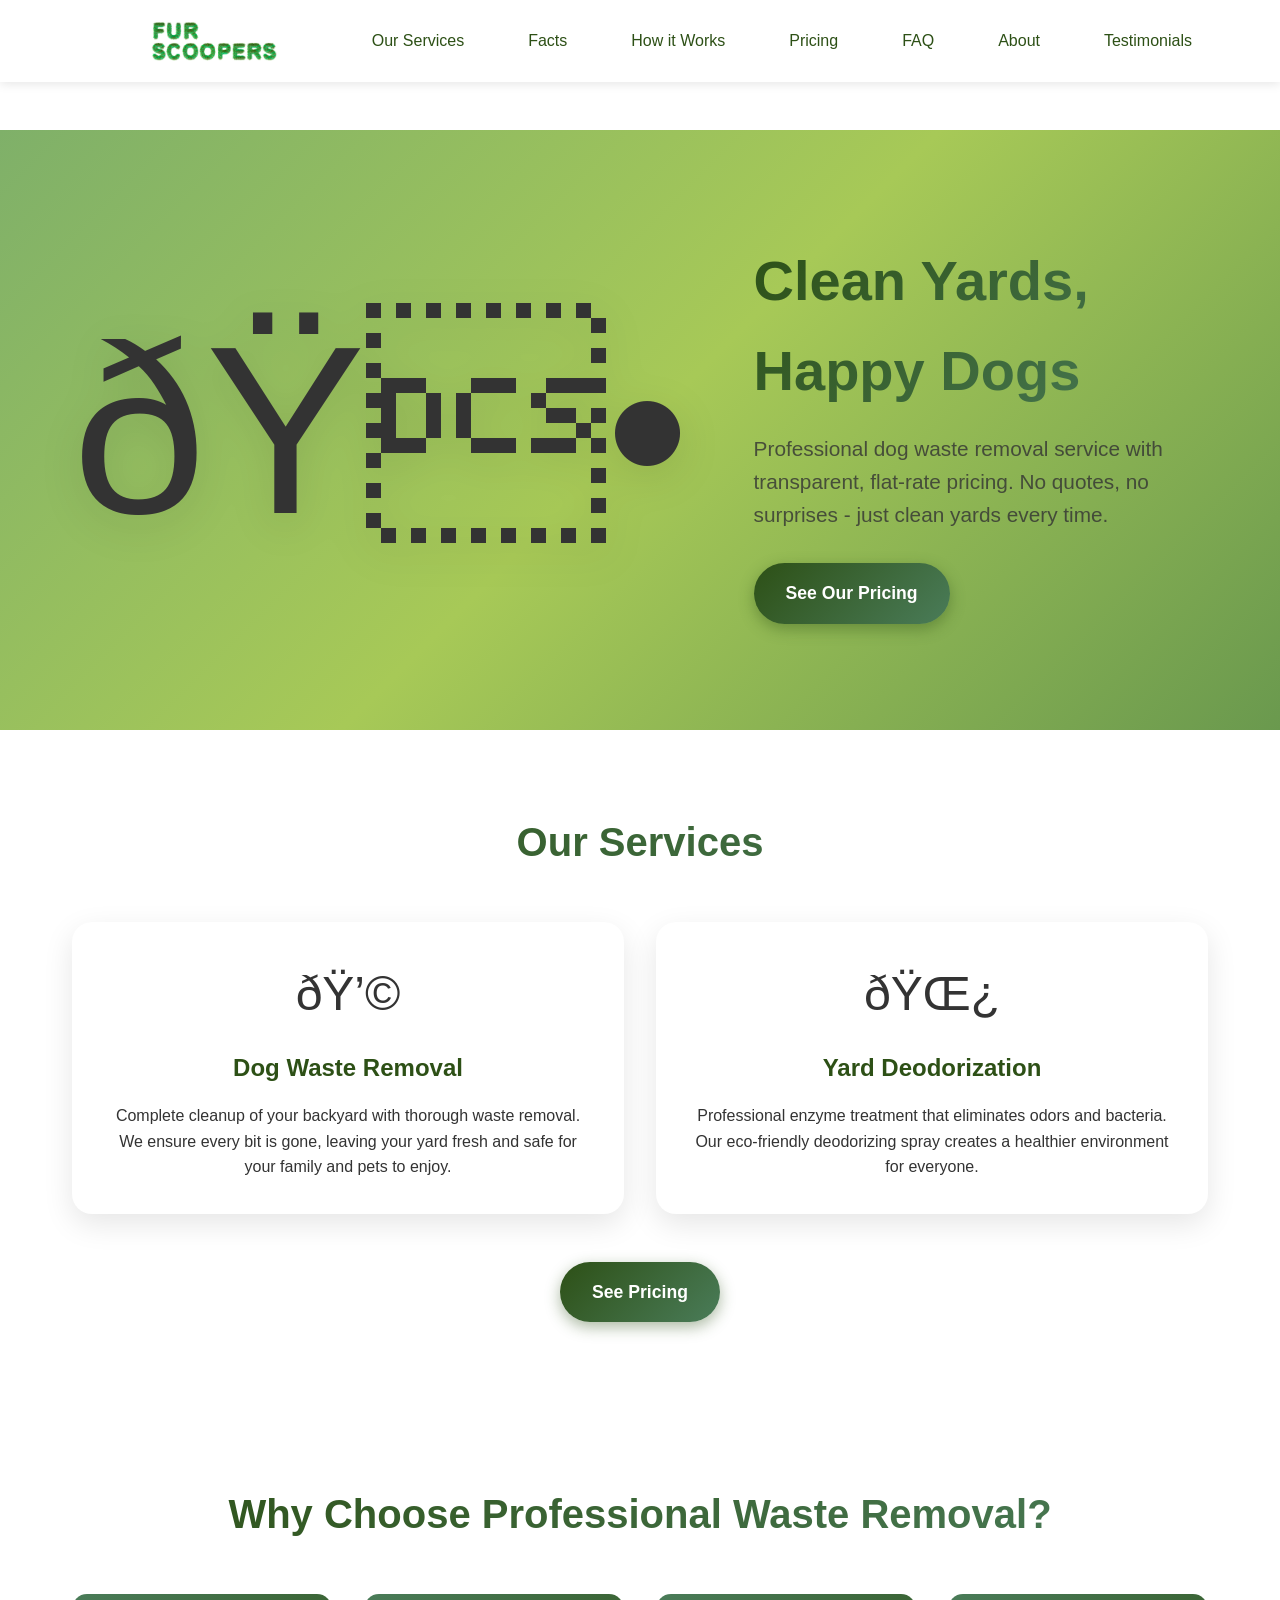
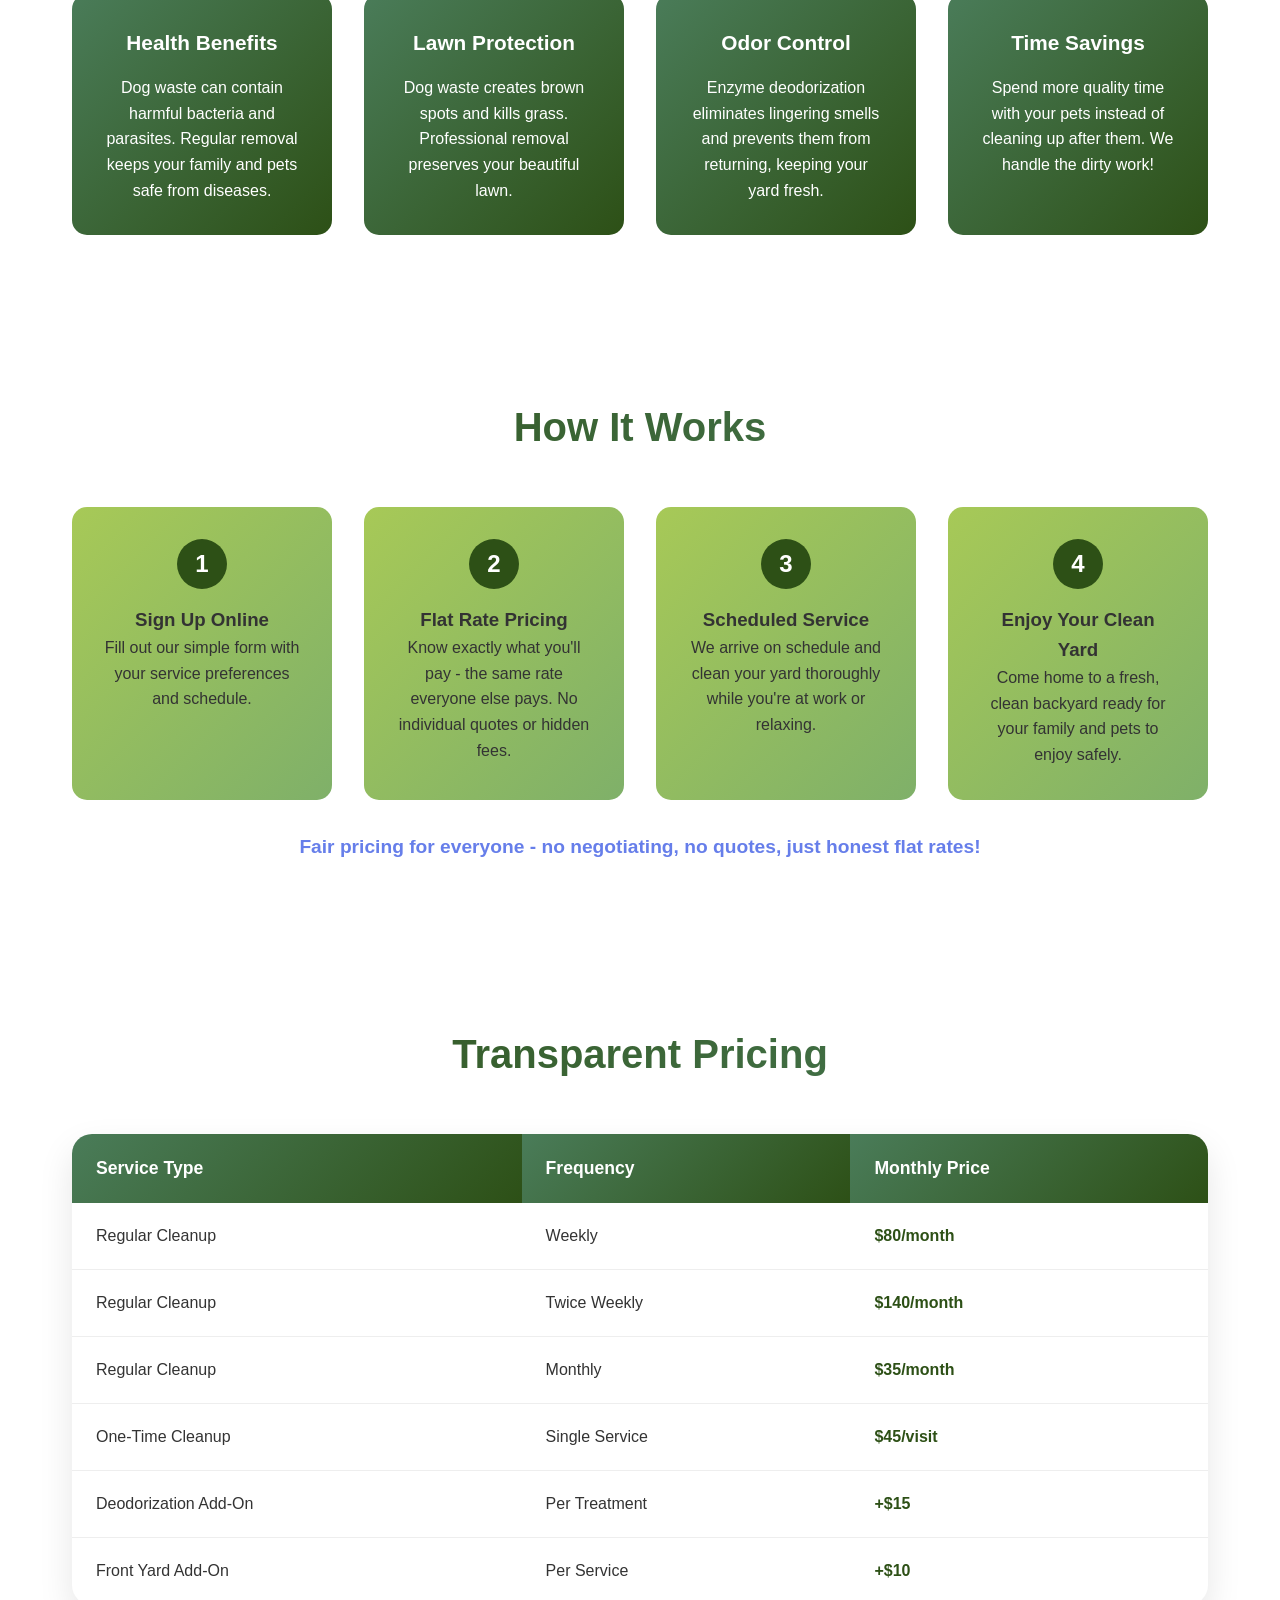
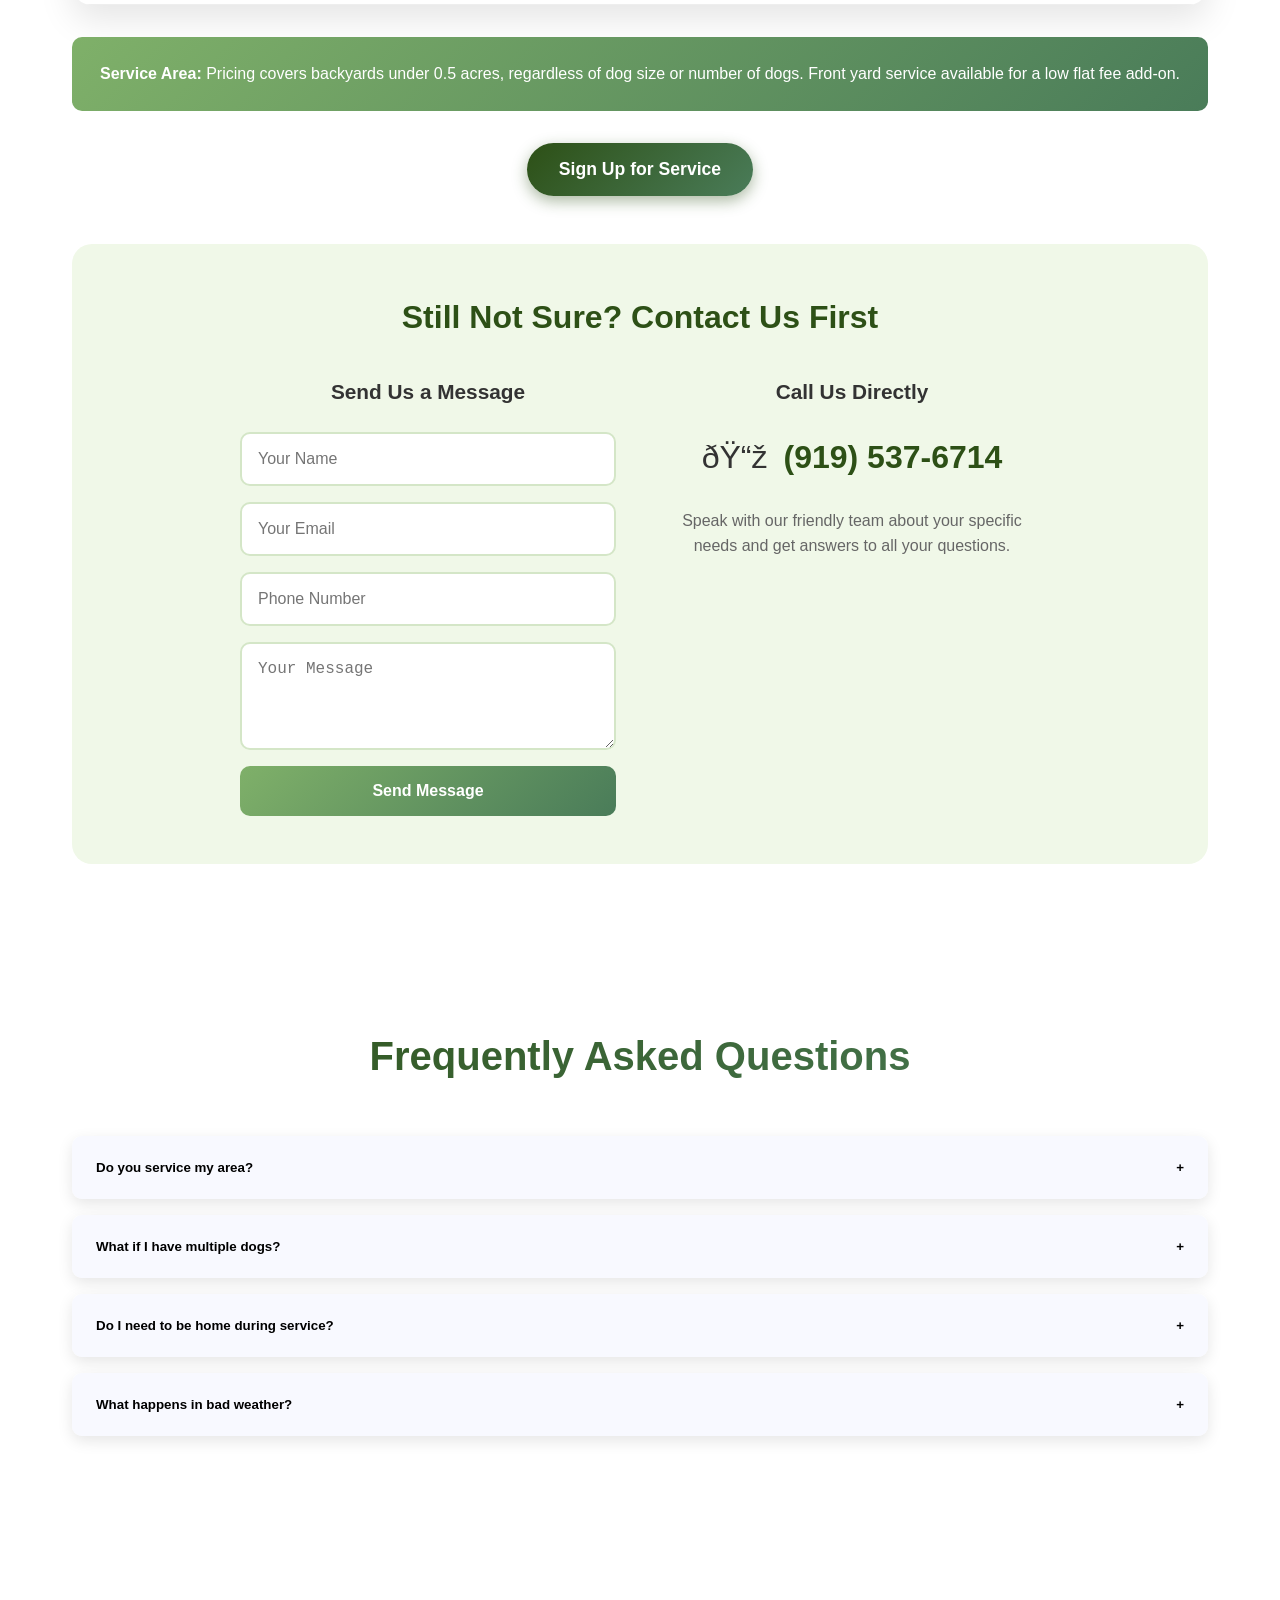
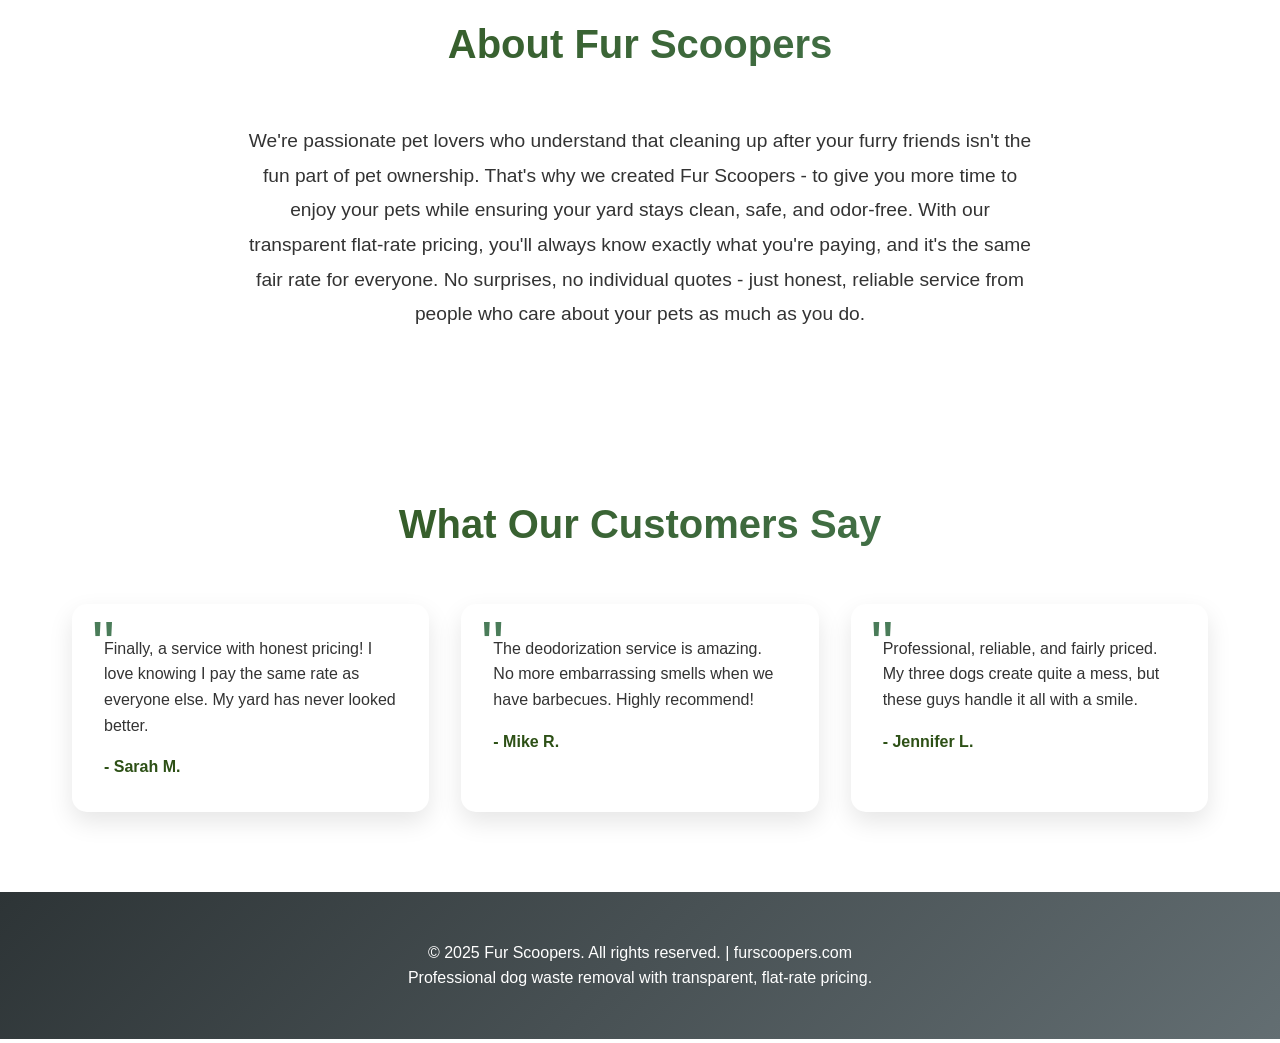
==== commit 572f5880: "added hamburger and back to top icon" ====
--- a/index.html
+++ b/index.html
@@ -20,8 +20,8 @@
         }
 
         .header {
-            background: linear-gradient(135deg, #2d5016 0%, #4a7c59 100%);
-            color: white;
+            background: white;
+            color: #2d5016;
             padding: 1rem 0;
             position: fixed;
             width: 100%;
@@ -51,23 +51,90 @@
             width: auto;
         }
 
+        .hamburger {
+            display: none;
+            flex-direction: column;
+            cursor: pointer;
+            padding: 0.5rem;
+            background: none;
+            border: none;
+        }
+
+        .hamburger span {
+            width: 25px;
+            height: 3px;
+            background: #2d5016;
+            margin: 3px 0;
+            transition: all 0.3s ease;
+            border-radius: 2px;
+        }
+
+        .hamburger.active span:nth-child(1) {
+            transform: rotate(45deg) translate(5px, 5px);
+        }
+
+        .hamburger.active span:nth-child(2) {
+            opacity: 0;
+        }
+
+        .hamburger.active span:nth-child(3) {
+            transform: rotate(-45deg) translate(7px, -6px);
+        }
+
         .nav-links {
             display: flex;
             list-style: none;
             gap: 2rem;
         }
 
-        .nav-links a {
-            color: white;
+        .mobile-nav {
+            display: none;
+            position: absolute;
+            top: 100%;
+            left: 0;
+            right: 0;
+            background: white;
+            box-shadow: 0 5px 15px rgba(0,0,0,0.1);
+            padding: 1rem 0;
+        }
+
+        .mobile-nav.active {
+            display: block;
+        }
+
+        .mobile-nav a {
+            display: block;
+            padding: 1rem 2rem;
+            color: #2d5016;
             text-decoration: none;
             font-weight: 500;
             transition: all 0.3s ease;
+            border-bottom: 1px solid #f0f8e8;
+        }
+
+        .mobile-nav a:hover {
+            background: #2d5016;
+            color: white;
+        }
+
+        .nav-links {
+            display: flex;
+            list-style: none;
+            gap: 2rem;
+        }
+
+        .nav-links a {
+            color: #2d5016;
+            text-decoration: none;
+            font-weight: 500;
+            transition: all 0.3s ease;
             padding: 0.5rem 1rem;
             border-radius: 20px;
         }
 
         .nav-links a:hover {
-            background: rgba(255,255,255,0.2);
+            background: #2d5016;
+            color: white;
             transform: translateY(-2px);
         }
 
@@ -397,6 +464,48 @@
             line-height: 1.6;
         }
 
+        /* Scroll to Top Button */
+        .scroll-to-top {
+            position: fixed;
+            bottom: 2rem;
+            right: 2rem;
+            width: 50px;
+            height: 50px;
+            background: linear-gradient(135deg, #4a7c59 0%, #2d5016 100%);
+            color: white;
+            border: none;
+            border-radius: 50%;
+            cursor: pointer;
+            font-size: 1.5rem;
+            display: none;
+            align-items: center;
+            justify-content: center;
+            box-shadow: 0 5px 15px rgba(45, 80, 22, 0.3);
+            transition: all 0.3s ease;
+            z-index: 1500;
+        }
+
+        .scroll-to-top:hover {
+            transform: translateY(-3px);
+            box-shadow: 0 8px 20px rgba(45, 80, 22, 0.4);
+        }
+
+        .scroll-to-top.visible {
+            display: flex;
+            animation: fadeInUp 0.3s ease-out;
+        }
+
+        @keyframes fadeInUp {
+            from {
+                opacity: 0;
+                transform: translateY(20px);
+            }
+            to {
+                opacity: 1;
+                transform: translateY(0);
+            }
+        }
+
         /* Modal Styles */
         .modal {
             display: none;
@@ -628,19 +737,35 @@
         }
 
         @media (max-width: 768px) {
+            .nav-container {
+                justify-content: center;
+                position: relative;
+            }
+
+            .hamburger {
+                position: absolute;
+                left: 2rem;
+                top: 50%;
+                transform: translateY(-50%);
+            }
+
             .nav-links {
                 display: none;
             }
-            
+
+            .hamburger {
+                display: flex;
+            }
+
             .banner-container {
                 grid-template-columns: 1fr;
                 text-align: center;
             }
-            
+
             .banner-text h1 {
                 font-size: 2.5rem;
             }
-            
+
             .banner-image {
                 font-size: 8rem;
             }
@@ -665,8 +790,13 @@
     <header class="header">
         <div class="nav-container">
             <a href="#" class="logo">
-                <img src="[data-uri]" alt="Fur Scoopers Logo">
+                <img src="fur.scoopers.text.png" alt="Fur Scoopers Logo">
             </a>
+            <button class="hamburger" onclick="toggleMobileMenu()">
+                <span></span>
+                <span></span>
+                <span></span>
+            </button>
             <nav>
                 <ul class="nav-links">
                     <li><a href="#services">Our Services</a></li>
@@ -678,6 +808,15 @@
                     <li><a href="#testimonials">Testimonials</a></li>
                 </ul>
             </nav>
+            <div class="mobile-nav" id="mobileNav">
+                <a href="#services" onclick="closeMobileMenu()">Our Services</a>
+                <a href="#facts" onclick="closeMobileMenu()">Facts</a>
+                <a href="#how-it-works" onclick="closeMobileMenu()">How it Works</a>
+                <a href="#pricing" onclick="closeMobileMenu()">Pricing</a>
+                <a href="#faq" onclick="closeMobileMenu()">FAQ</a>
+                <a href="#about" onclick="closeMobileMenu()">About</a>
+                <a href="#testimonials" onclick="closeMobileMenu()">Testimonials</a>
+            </div>
         </div>
     </header>
 
@@ -806,11 +945,11 @@
         <div class="pricing-note">
             <p><strong>Service Area:</strong> Pricing covers backyards under 0.5 acres, regardless of dog size or number of dogs. Front yard service available for a low flat fee add-on.</p>
         </div>
-        
+
         <div class="center-button" style="margin-top: 2rem;">
             <button class="cta-button" onclick="openModal()">Sign Up for Service</button>
         </div>
-        
+
         <div class="contact-section">
             <h3>Still Not Sure? Contact Us First</h3>
             <div class="contact-container">
@@ -901,6 +1040,11 @@
         <p>&copy; 2025 Fur Scoopers. All rights reserved. | furscoopers.com</p>
         <p>Professional dog waste removal with transparent, flat-rate pricing.</p>
     </footer>
+
+    <!-- Scroll to Top Button -->
+    <button class="scroll-to-top" id="scrollToTop" onclick="scrollToTop()">
+        ↑
+    </button>
 
     <!-- Modal for Sign Up Form -->
     <div id="signupModal" class="modal">
@@ -1040,10 +1184,33 @@
     </div>
 
     <script>
+        function scrollToTop() {
+            window.scrollTo({
+                top: 0,
+                behavior: 'smooth'
+            });
+        }
+
+        function toggleMobileMenu() {
+            const hamburger = document.querySelector('.hamburger');
+            const mobileNav = document.getElementById('mobileNav');
+
+            hamburger.classList.toggle('active');
+            mobileNav.classList.toggle('active');
+        }
+
+        function closeMobileMenu() {
+            const hamburger = document.querySelector('.hamburger');
+            const mobileNav = document.getElementById('mobileNav');
+
+            hamburger.classList.remove('active');
+            mobileNav.classList.remove('active');
+        }
+
         function toggleFAQ(element) {
             const answer = element.nextElementSibling;
             const icon = element.querySelector('span');
-            
+
             if (answer.classList.contains('active')) {
                 answer.classList.remove('active');
                 icon.textContent = '+';
@@ -1053,7 +1220,7 @@
                     openAnswer.classList.remove('active');
                     openAnswer.previousElementSibling.querySelector('span').textContent = '+';
                 });
-                
+
                 answer.classList.add('active');
                 icon.textContent = '−';
             }
@@ -1093,7 +1260,7 @@
         document.addEventListener('DOMContentLoaded', function() {
             const cardNumberInput = document.getElementById('cardNumber');
             const expiryInput = document.getElementById('expiry');
-            
+
             if (cardNumberInput) {
                 cardNumberInput.addEventListener('input', function(e) {
                     let value = e.target.value.replace(/\s+/g, '').replace(/[^0-9]/gi, '');
@@ -1101,7 +1268,7 @@
                     e.target.value = formattedValue;
                 });
             }
-            
+
             if (expiryInput) {
                 expiryInput.addEventListener('input', function(e) {
                     let value = e.target.value.replace(/\D/g, '');
@@ -1127,15 +1294,25 @@
             });
         });
 
-        // Add scroll effect to header
+        // Add scroll effect to header and scroll-to-top button
         window.addEventListener('scroll', function() {
             const header = document.querySelector('.header');
+            const scrollToTopBtn = document.getElementById('scrollToTop');
+
+            // Header background effect
             if (window.scrollY > 100) {
-                header.style.background = 'linear-gradient(135deg, rgba(45, 80, 22, 0.95) 0%, rgba(74, 124, 89, 0.95) 100%)';
+                header.style.background = 'rgba(255, 255, 255, 0.95)';
                 header.style.backdropFilter = 'blur(10px)';
             } else {
-                header.style.background = 'linear-gradient(135deg, #2d5016 0%, #4a7c59 100%)';
+                header.style.background = 'white';
                 header.style.backdropFilter = 'none';
+            }
+
+            // Show/hide scroll to top button
+            if (window.scrollY > 300) {
+                scrollToTopBtn.classList.add('visible');
+            } else {
+                scrollToTopBtn.classList.remove('visible');
             }
         });
     </script>
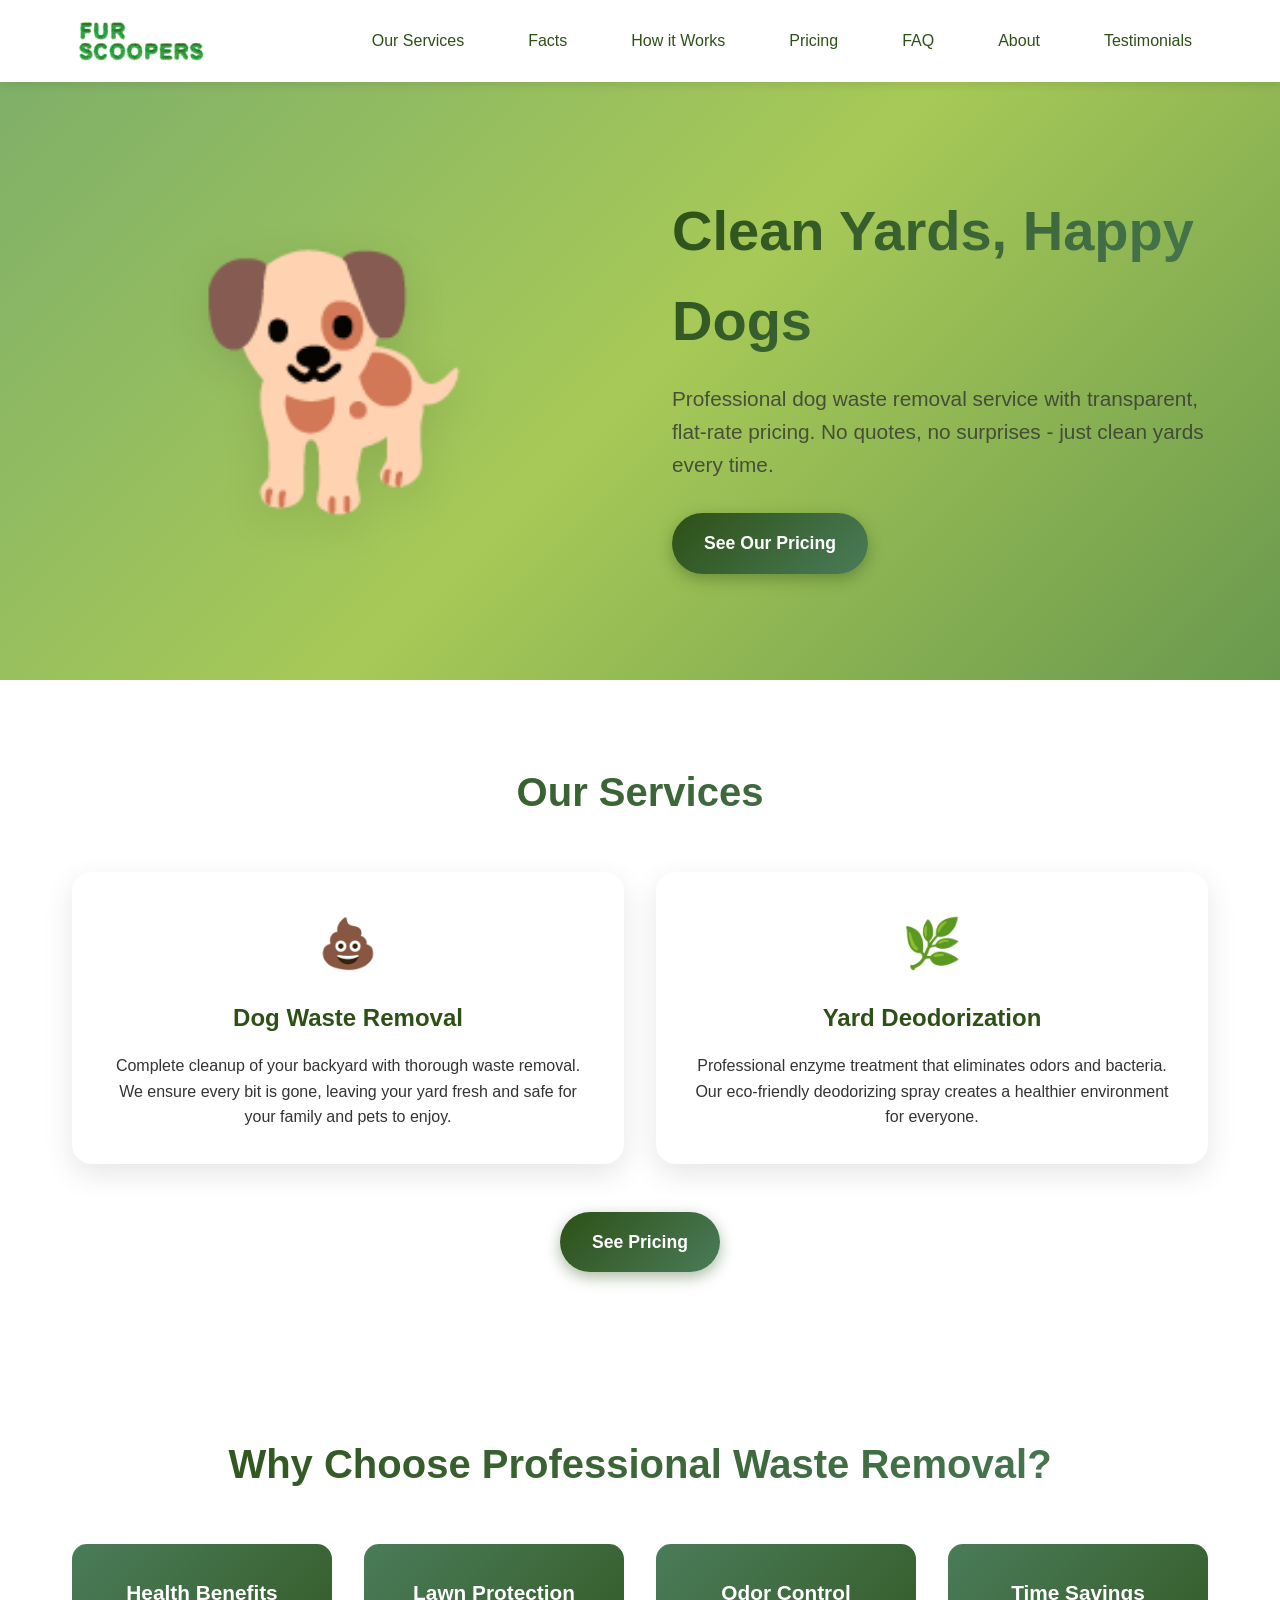
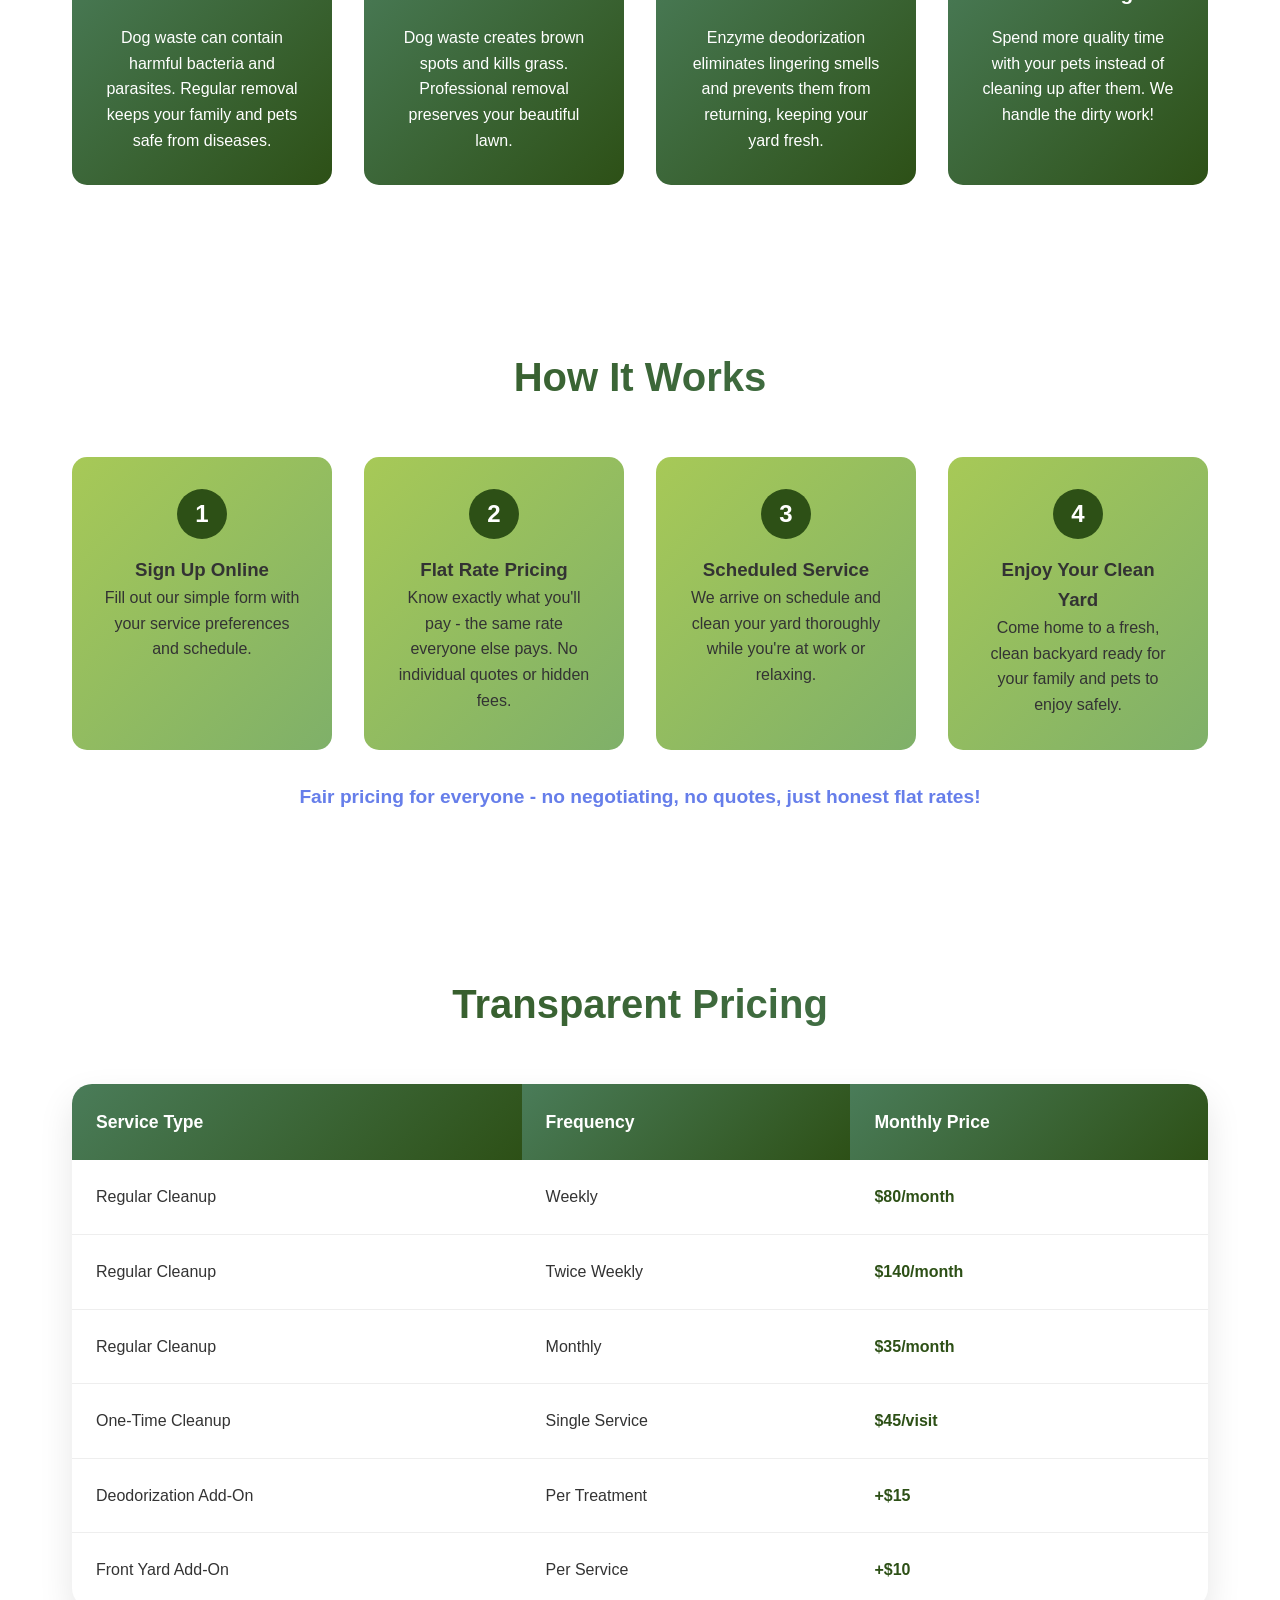
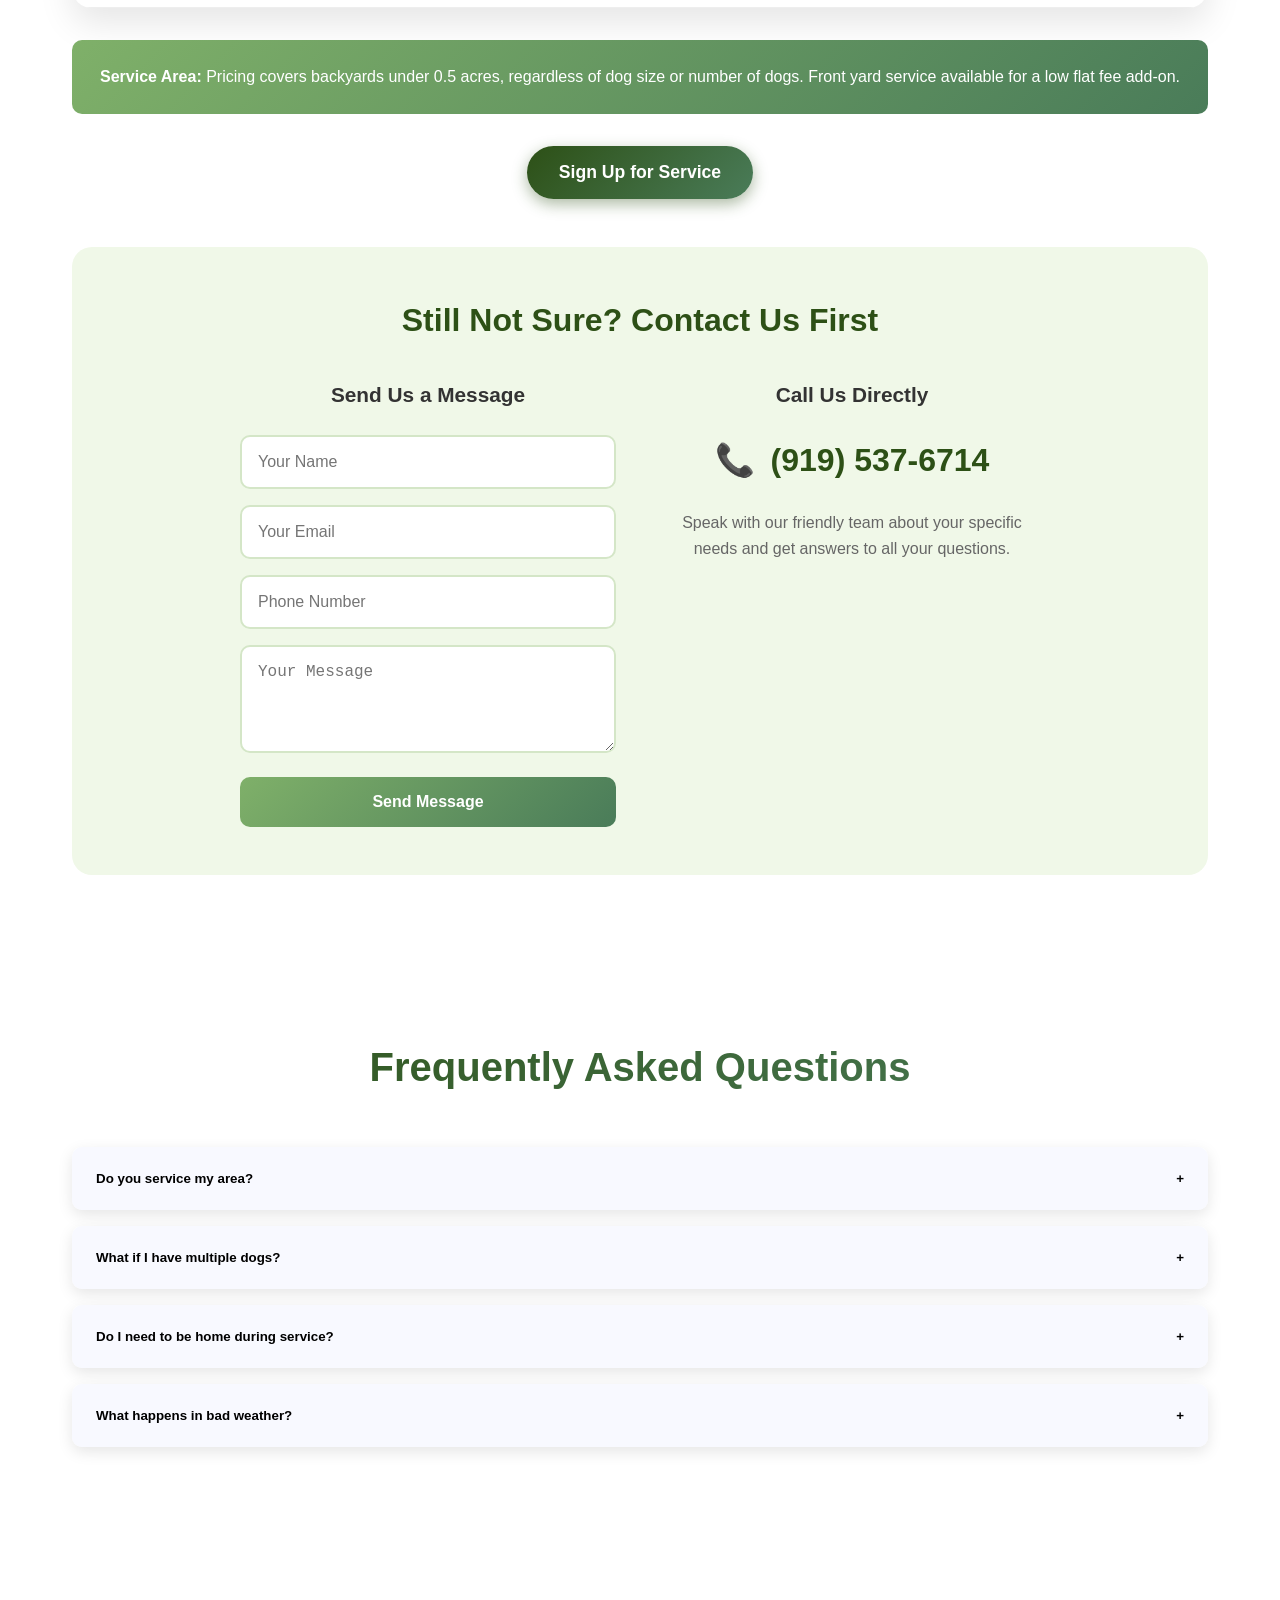
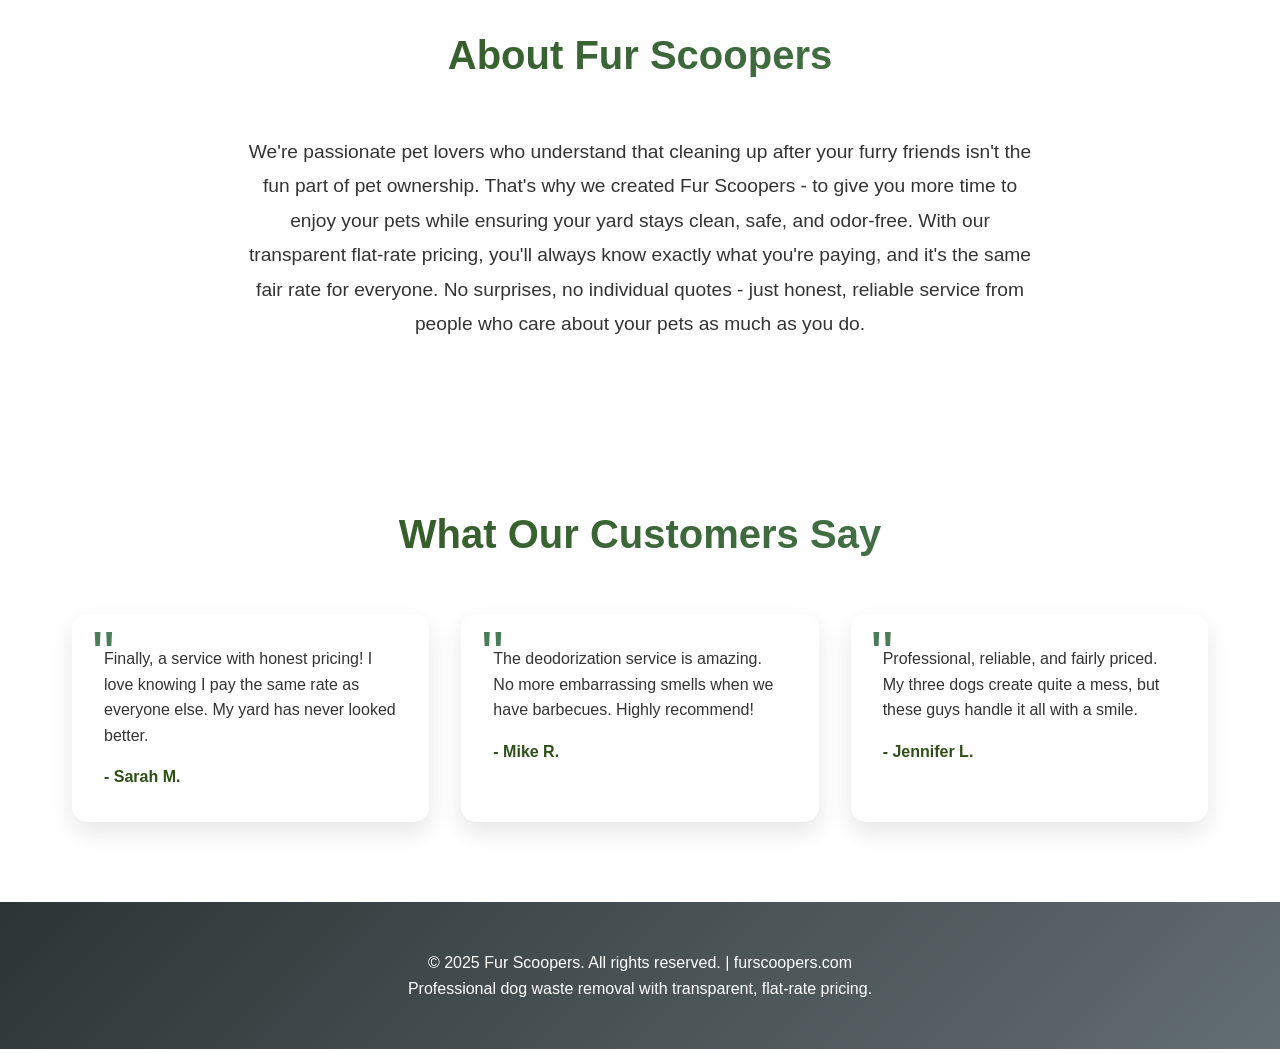
==== commit 7fe2cb0e: "removed a tag before doctype" ====
--- a/index.html
+++ b/index.html
@@ -1,5 +1,4 @@
-<a href="#" class="logo">
-                <img src="[data-uri]<!DOCTYPE html>
+<!DOCTYPE html>
 <html lang="en">
 <head>
     <meta charset="UTF-8">
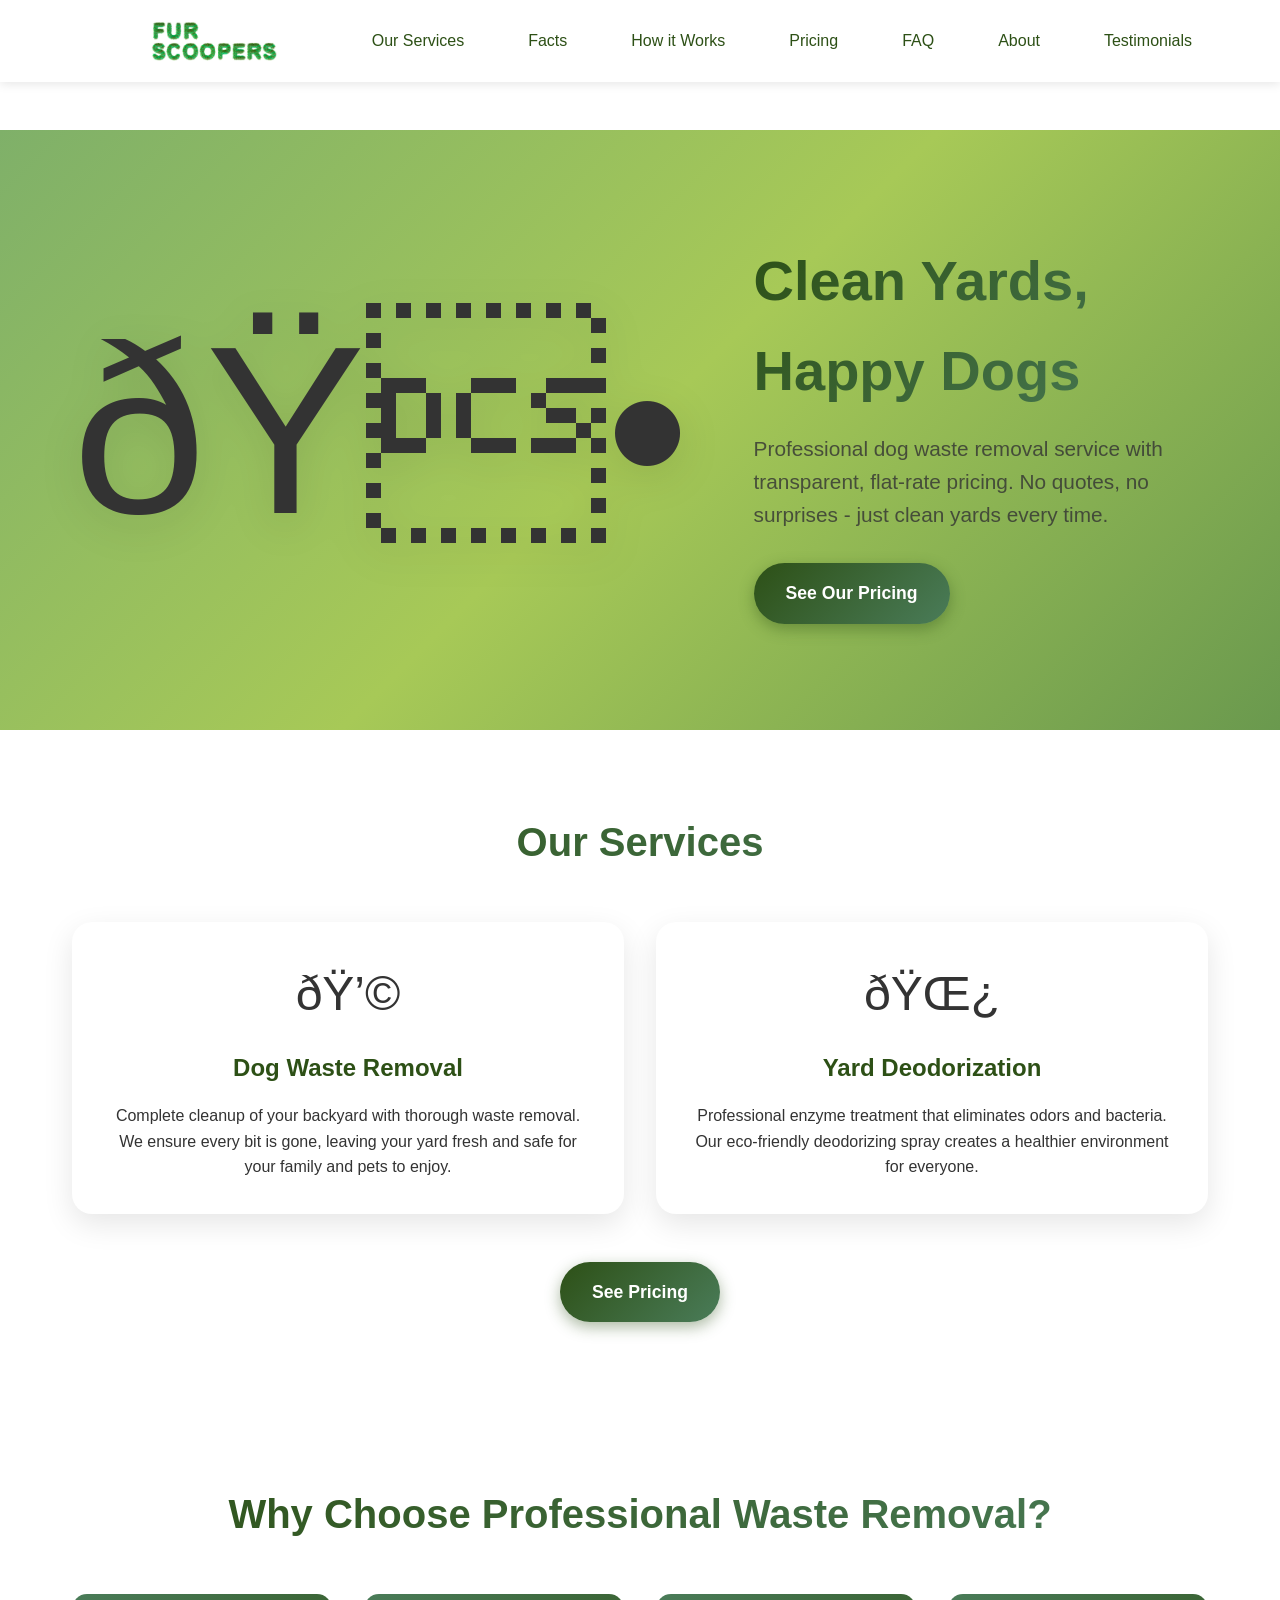
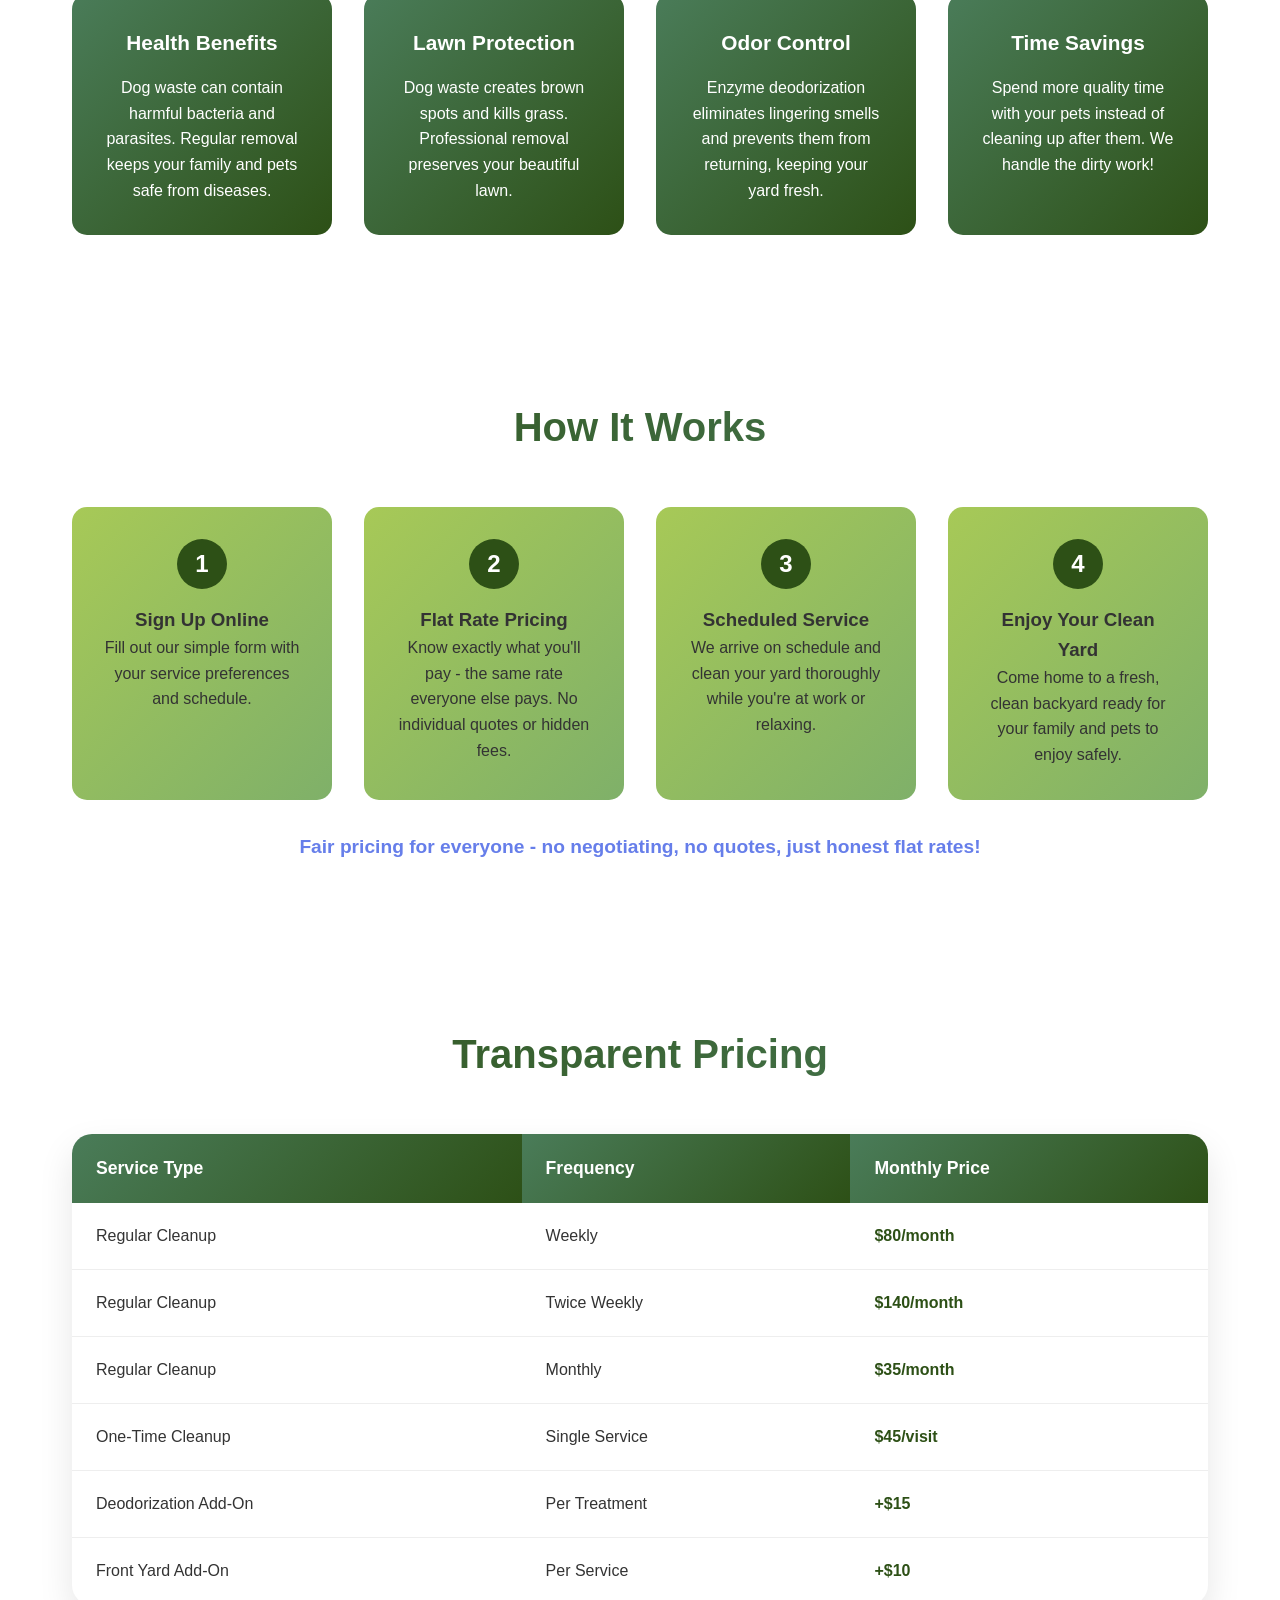
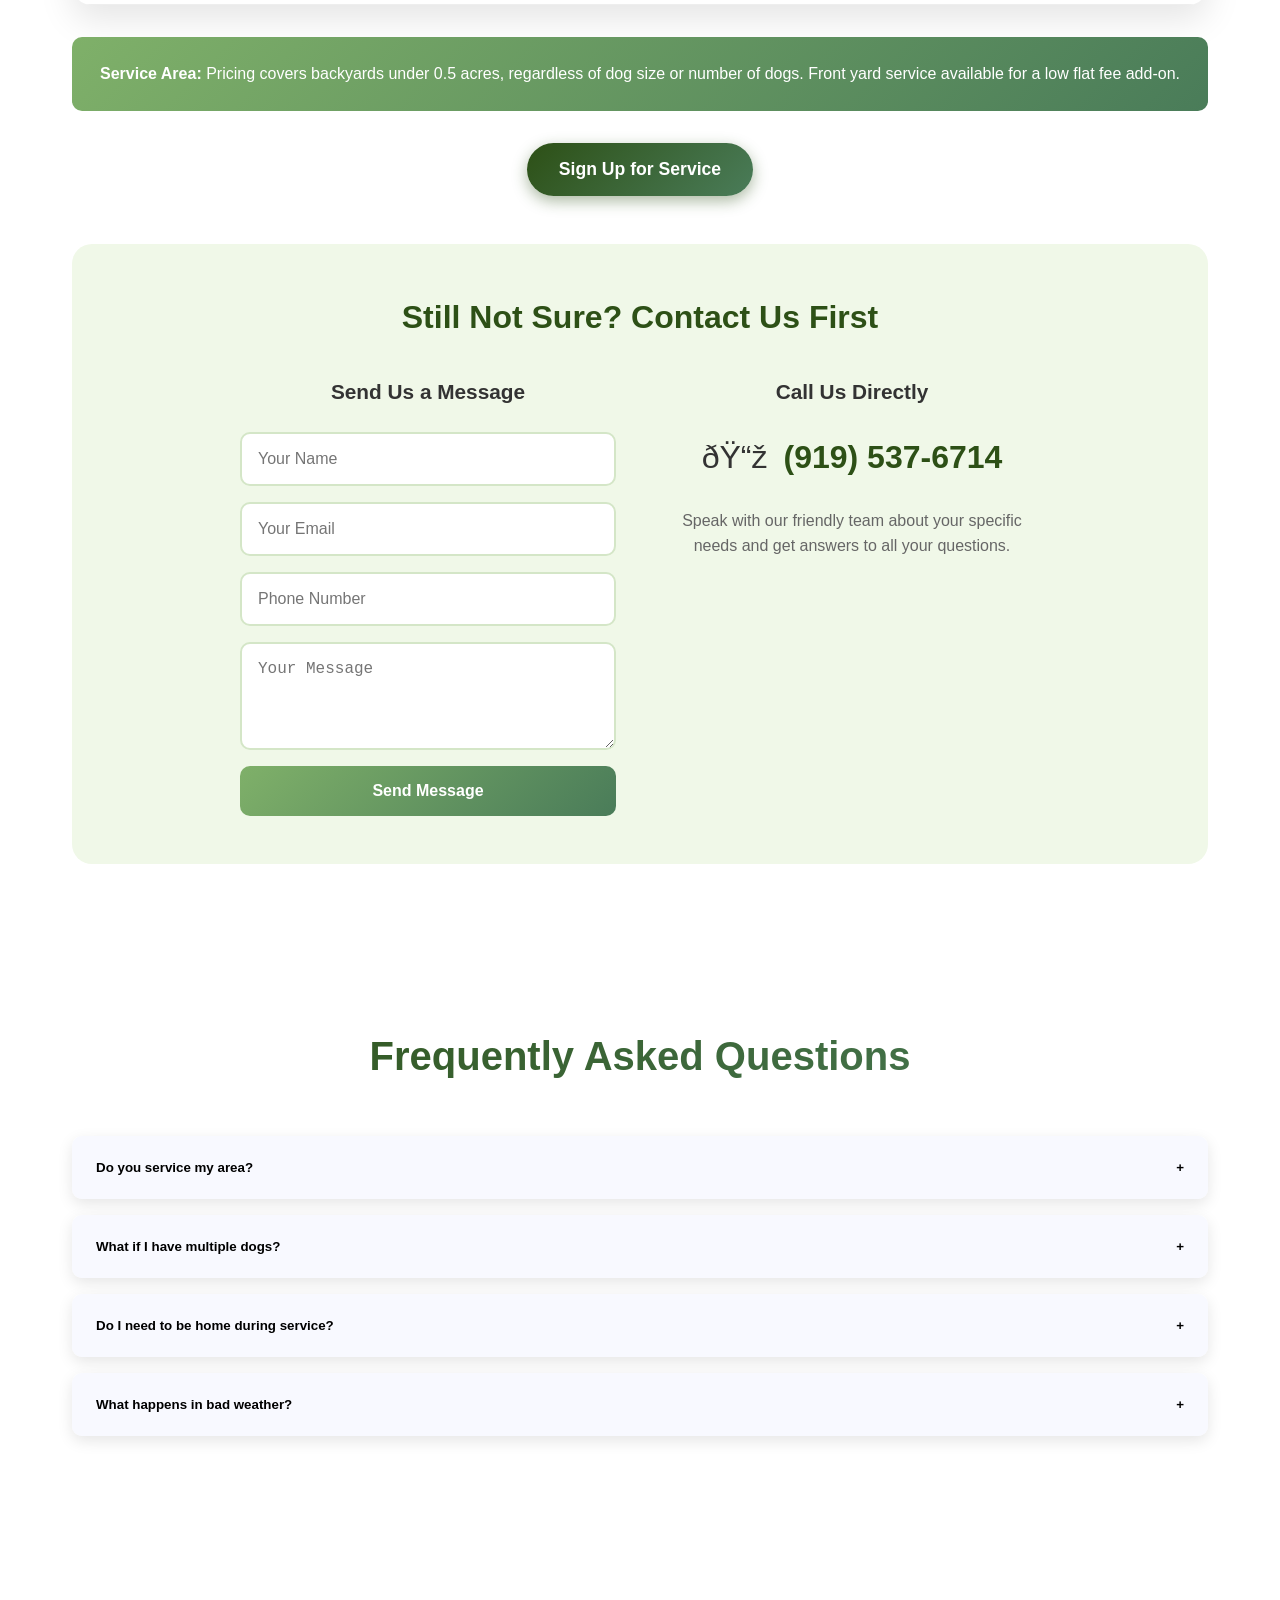
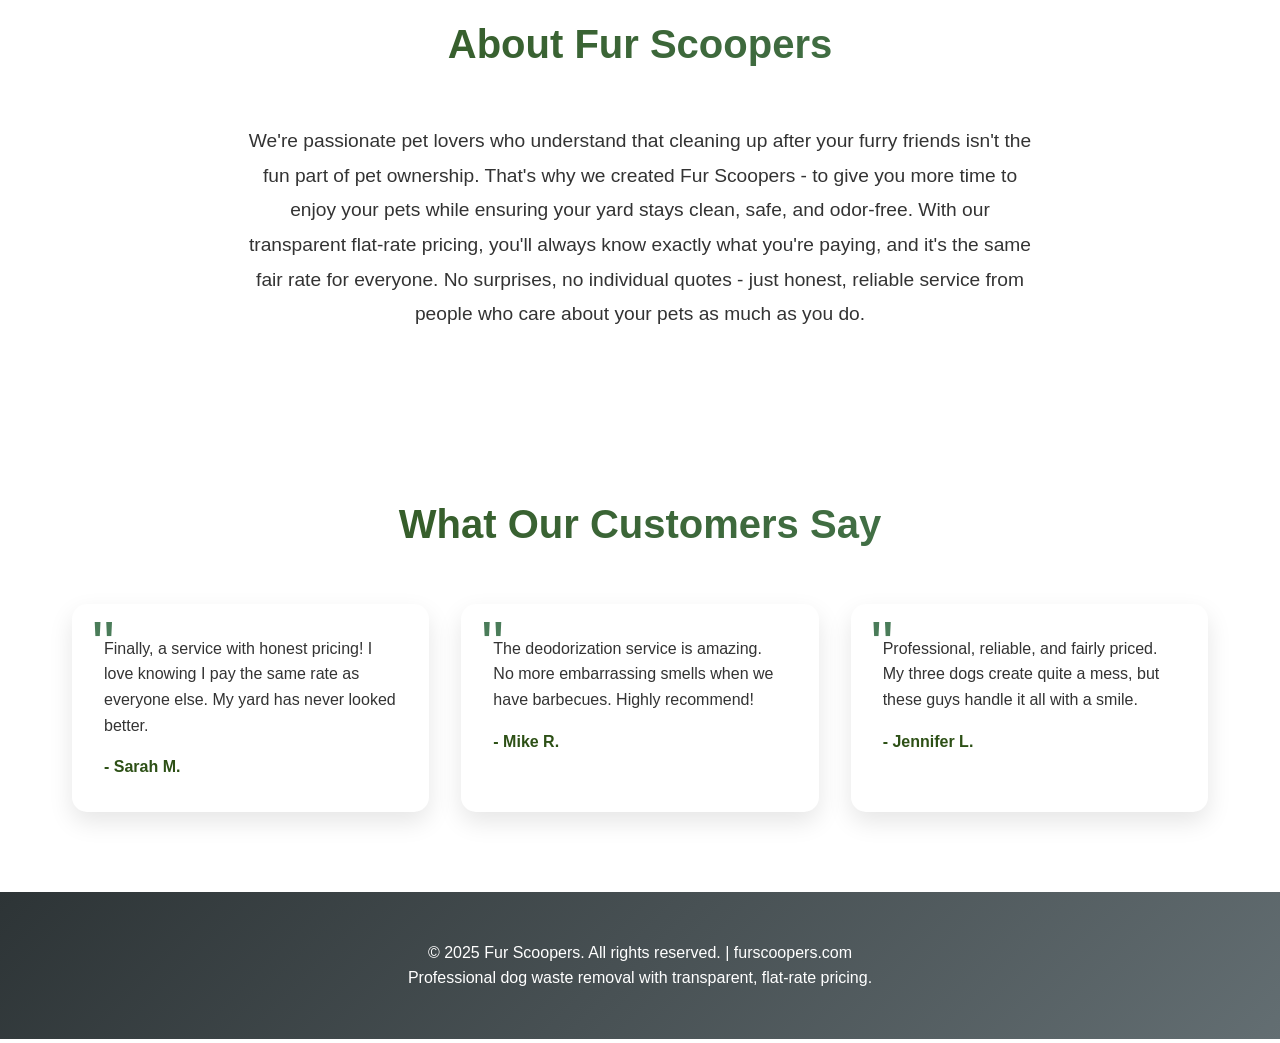
==== commit 26f24ce0: "added video background and serveral adjustments to banner text" ====
--- a/index.html
+++ b/index.html
@@ -1,4 +1,5 @@
-<!DOCTYPE html>
+<a href="#" class="logo">
+                <img src="[data-uri]<!DOCTYPE html>
 <html lang="en">
 <head>
     <meta charset="UTF-8">
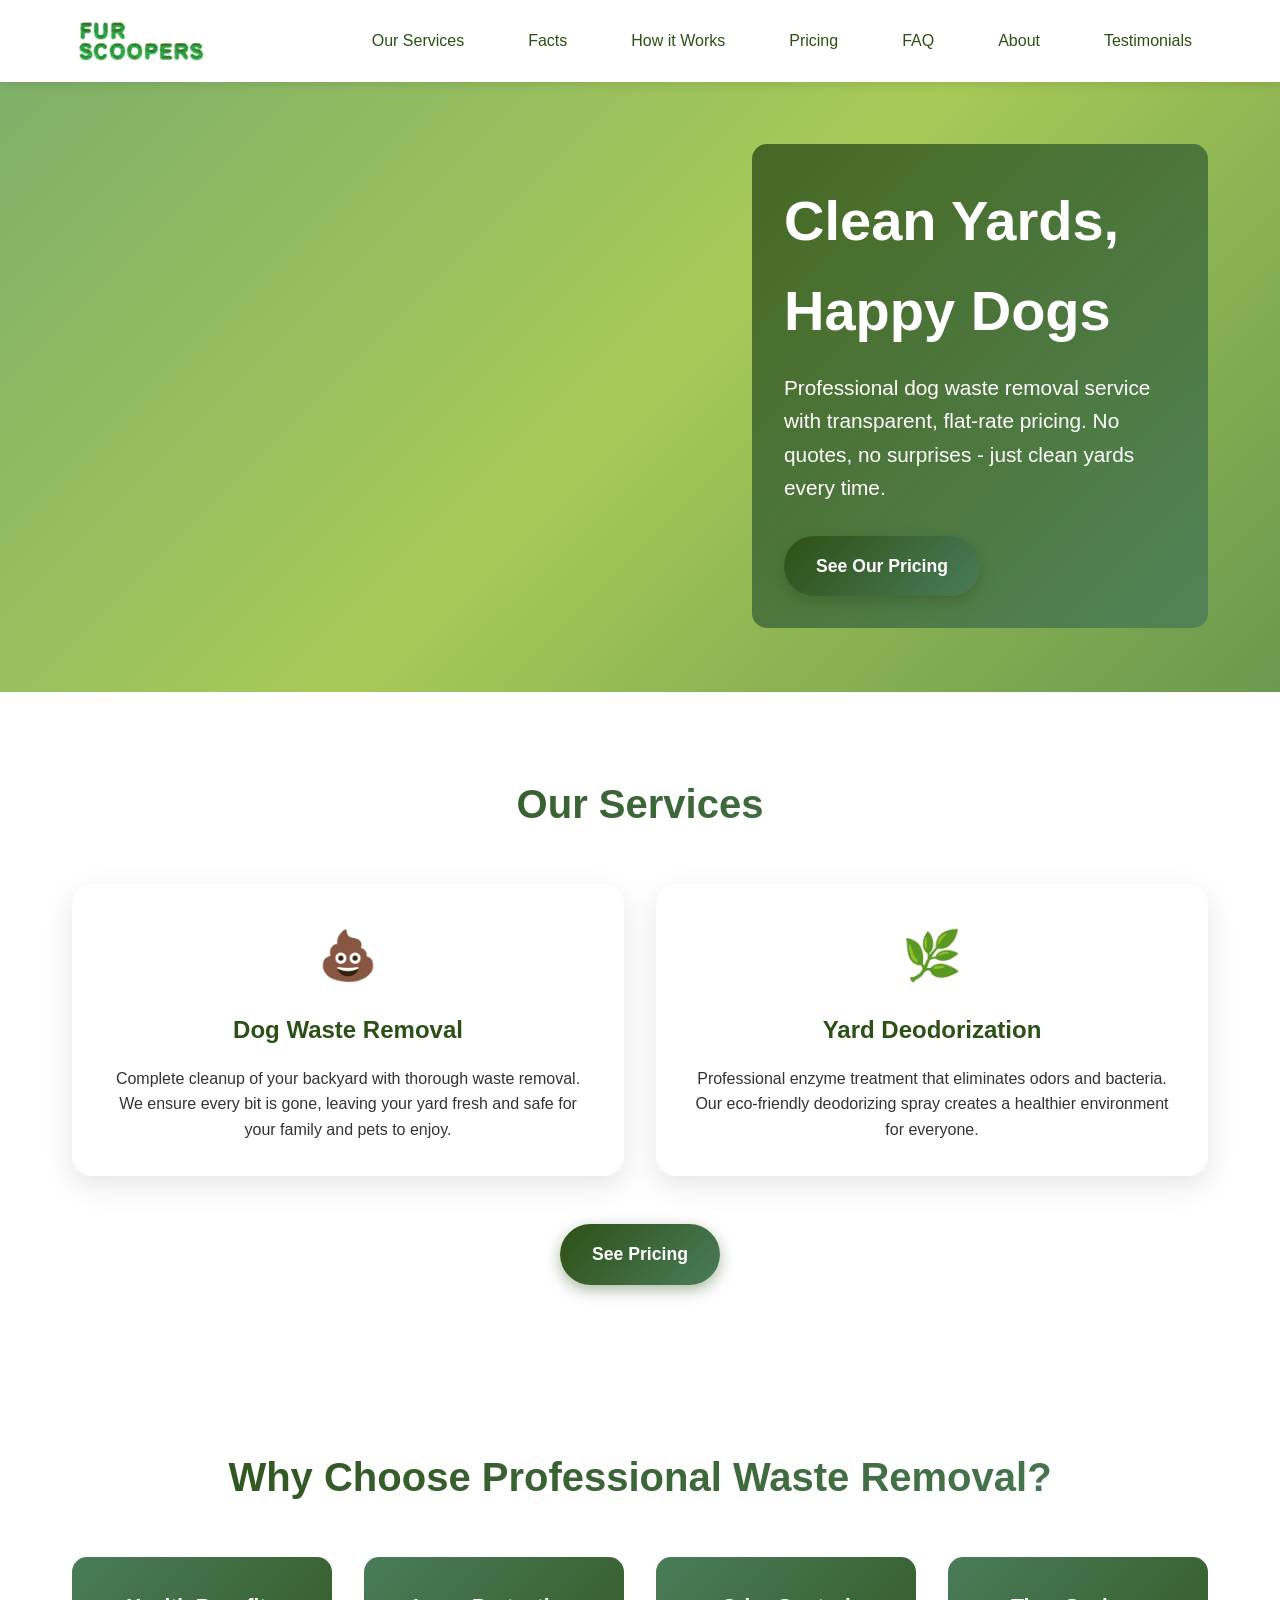
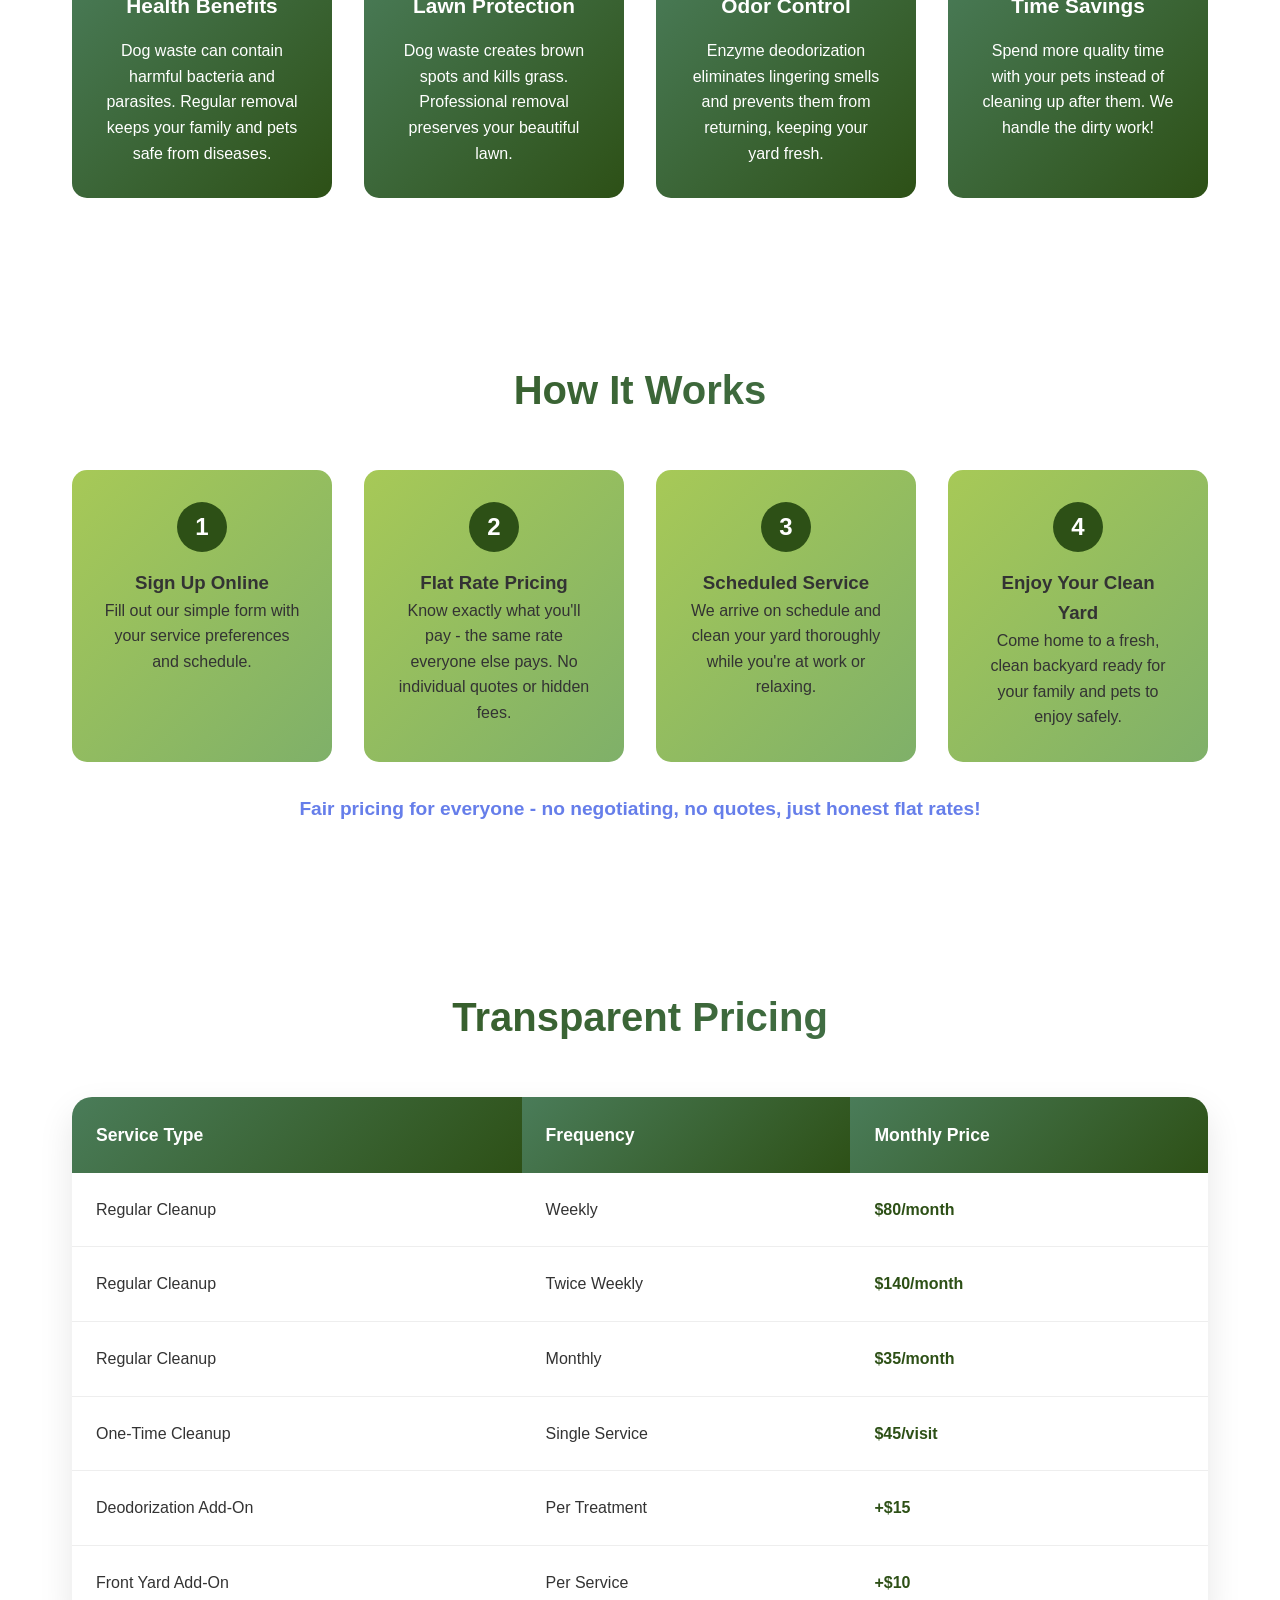
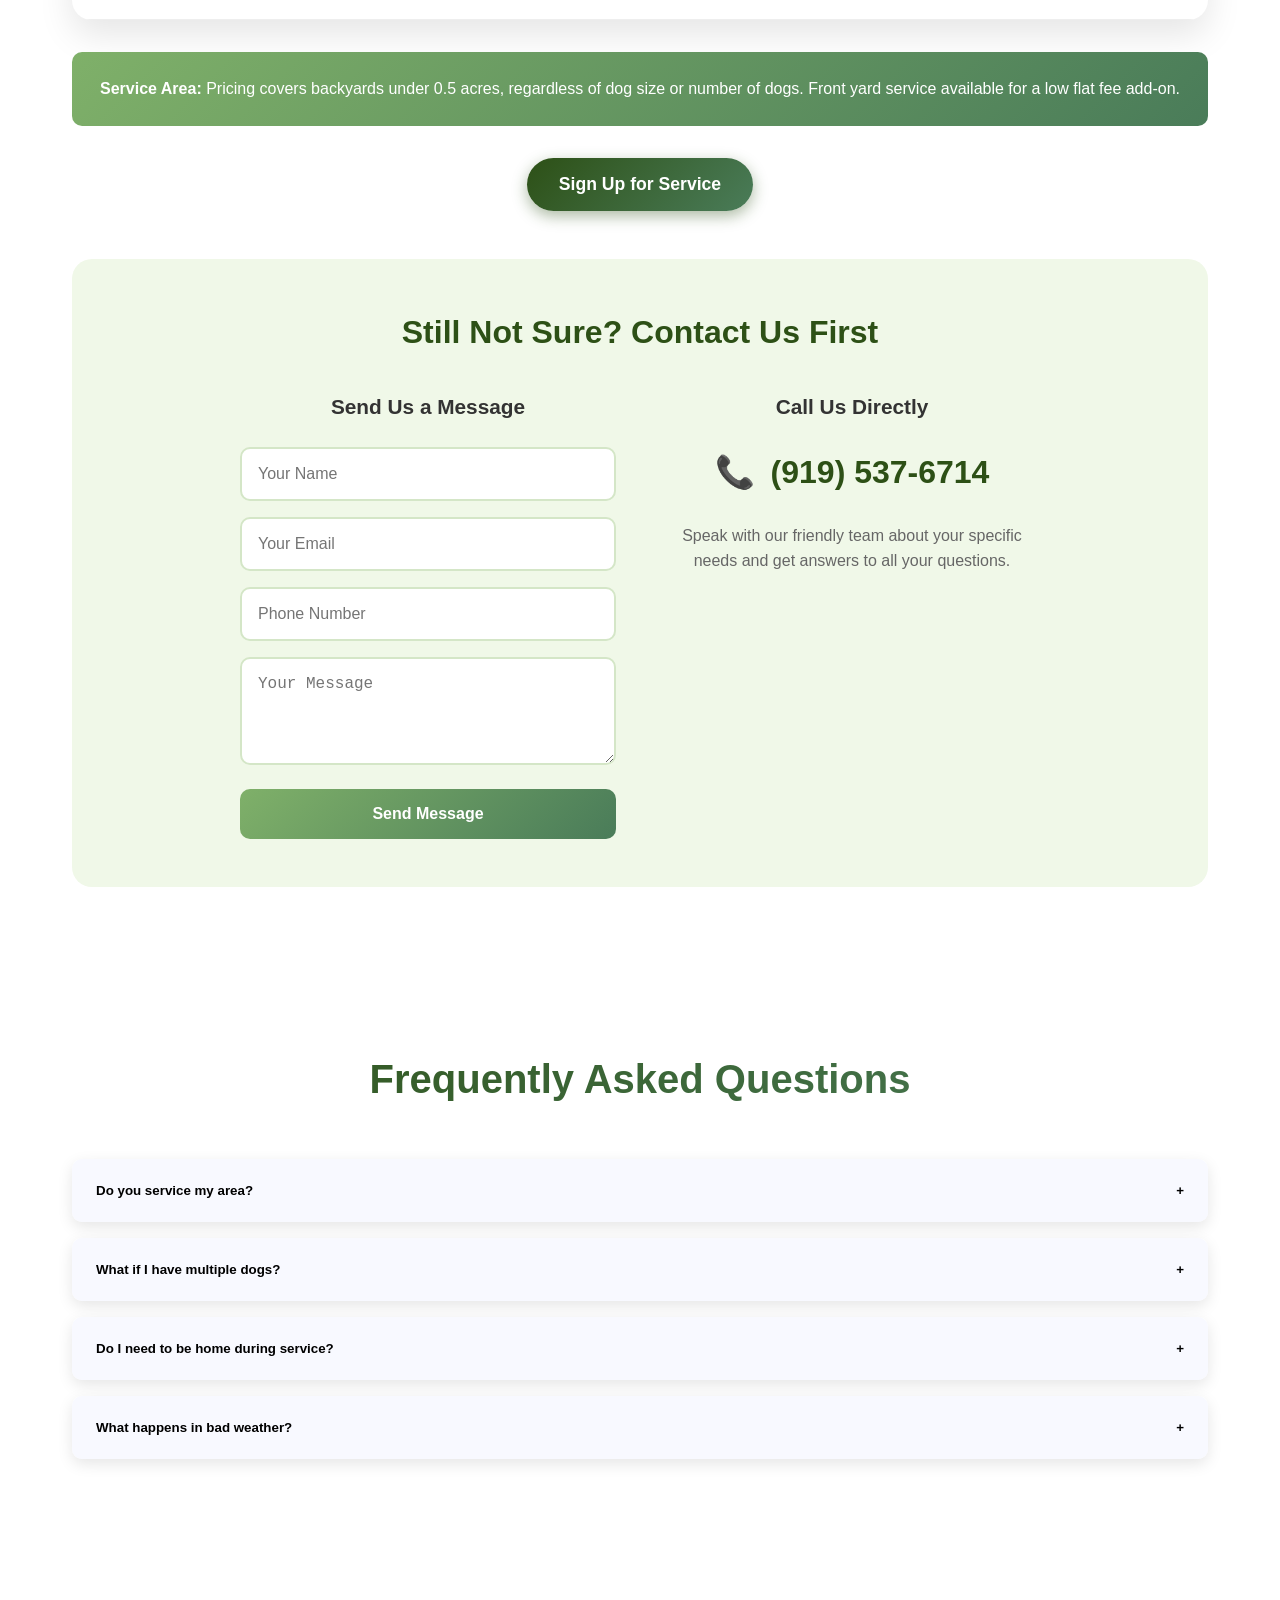
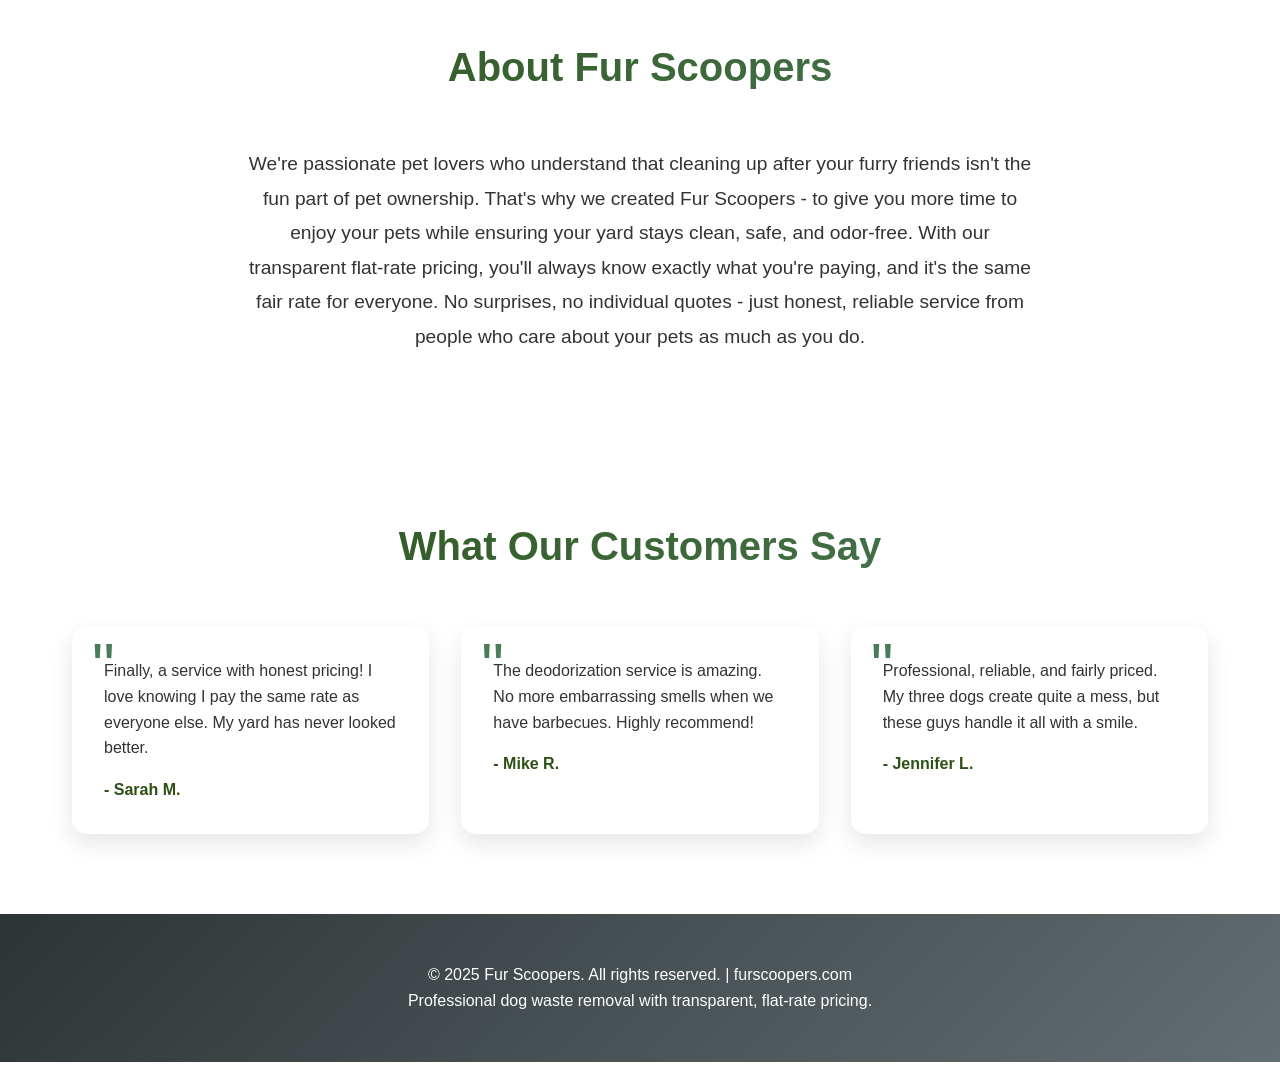
==== commit d9aa447f: "added video banner" ====
--- a/index.html
+++ b/index.html
@@ -1,5 +1,4 @@
-<a href="#" class="logo">
-                <img src="[data-uri]<!DOCTYPE html>
+<!DOCTYPE html>
 <html lang="en">
 <head>
     <meta charset="UTF-8">
@@ -145,6 +144,20 @@
             display: flex;
             align-items: center;
             padding: 4rem 0;
+            position: relative;
+            overflow: hidden;
+        }
+
+        .banner-video {
+            position: absolute;
+            top: 50%;
+            left: 50%;
+            min-width: 100%;
+            min-height: 100%;
+            width: auto;
+            height: auto;
+            transform: translateX(-50%) translateY(-50%);
+            z-index: 1;
         }
 
         .banner-container {
@@ -152,14 +165,19 @@
             margin: 0 auto;
             display: grid;
             grid-template-columns: 1fr 1fr;
-            gap: 4rem;
+            row-gap: 2rem;
+            column-gap: 14rem;
             align-items: center;
             padding: 0 2rem;
+            position: relative;
+            z-index: 2;
         }
 
         .banner-image {
             text-align: center;
-            font-size: 15rem;
+            width: 15rem;
+            height: 15rem;
+            margin: 0 auto;
             filter: drop-shadow(0 10px 20px rgba(0,0,0,0.1));
             animation: float 3s ease-in-out infinite;
         }
@@ -170,22 +188,23 @@
         }
 
         .banner-text {
-            color: #333;
+            color: white;
+            background: linear-gradient(135deg, rgba(45, 80, 22, 0.8) 0%, rgba(74, 124, 89, 0.8) 100%);
+            padding: 2rem;
+            border-radius: 15px;
+            backdrop-filter: blur(10px);
         }
 
         .banner-text h1 {
             font-size: 3.5rem;
             margin-bottom: 1rem;
-            background: linear-gradient(135deg, #2d5016, #4a7c59);
-            -webkit-background-clip: text;
-            -webkit-text-fill-color: transparent;
-            background-clip: text;
+            color: white;
         }
 
         .banner-text p {
             font-size: 1.3rem;
             margin-bottom: 2rem;
-            opacity: 0.8;
+            color: white;
         }
 
         .cta-button {
@@ -767,7 +786,8 @@
             }
 
             .banner-image {
-                font-size: 8rem;
+                width: 8rem;
+                height: 8rem;
             }
 
             .contact-container {
@@ -821,8 +841,12 @@
     </header>
 
     <section class="banner">
+        <video autoplay muted loop class="banner-video">
+            <source src="AdobeStock_1608667214_Video_HD_Preview.mov" type="video/mp4">
+            Your browser does not support the video tag.
+        </video>
         <div class="banner-container">
-            <div class="banner-image">🐕</div>
+            <div class="banner-image"></div>
             <div class="banner-text">
                 <h1>Clean Yards, Happy Dogs</h1>
                 <p>Professional dog waste removal service with transparent, flat-rate pricing. No quotes, no surprises - just clean yards every time.</p>
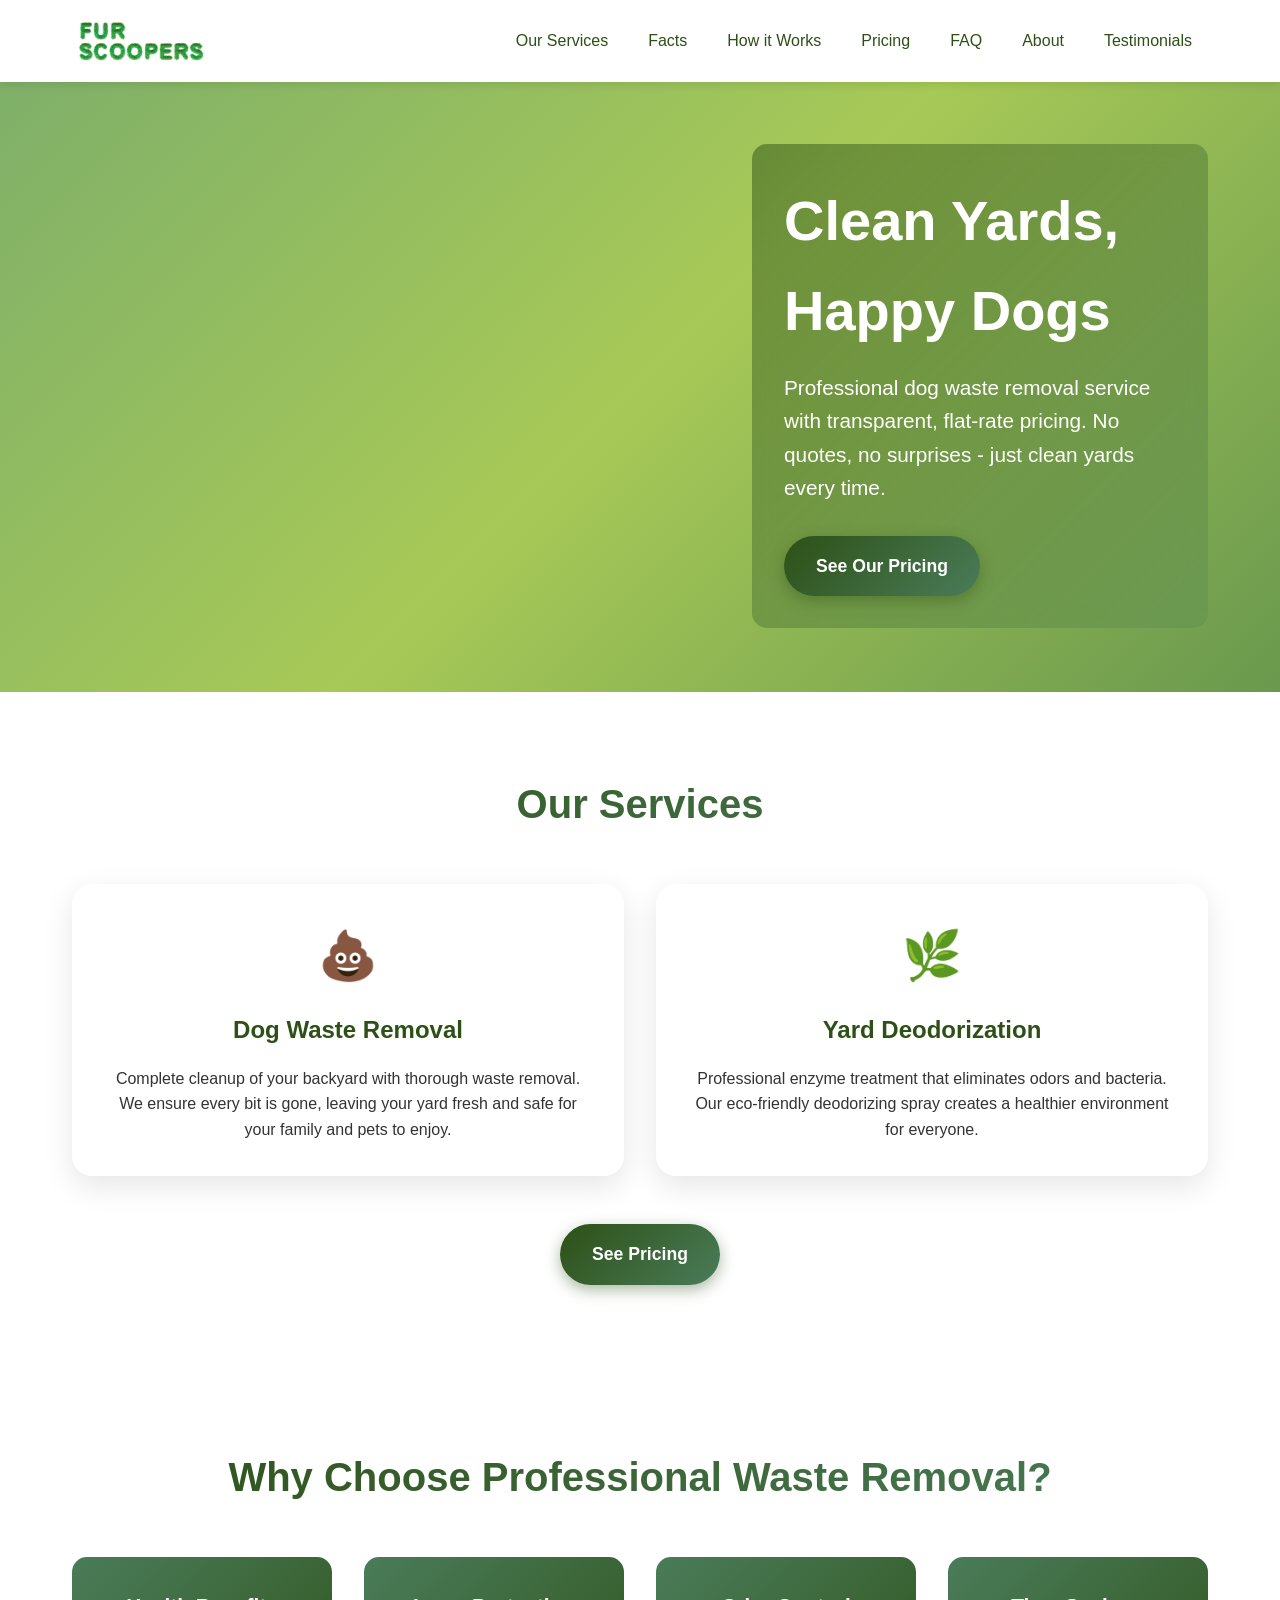
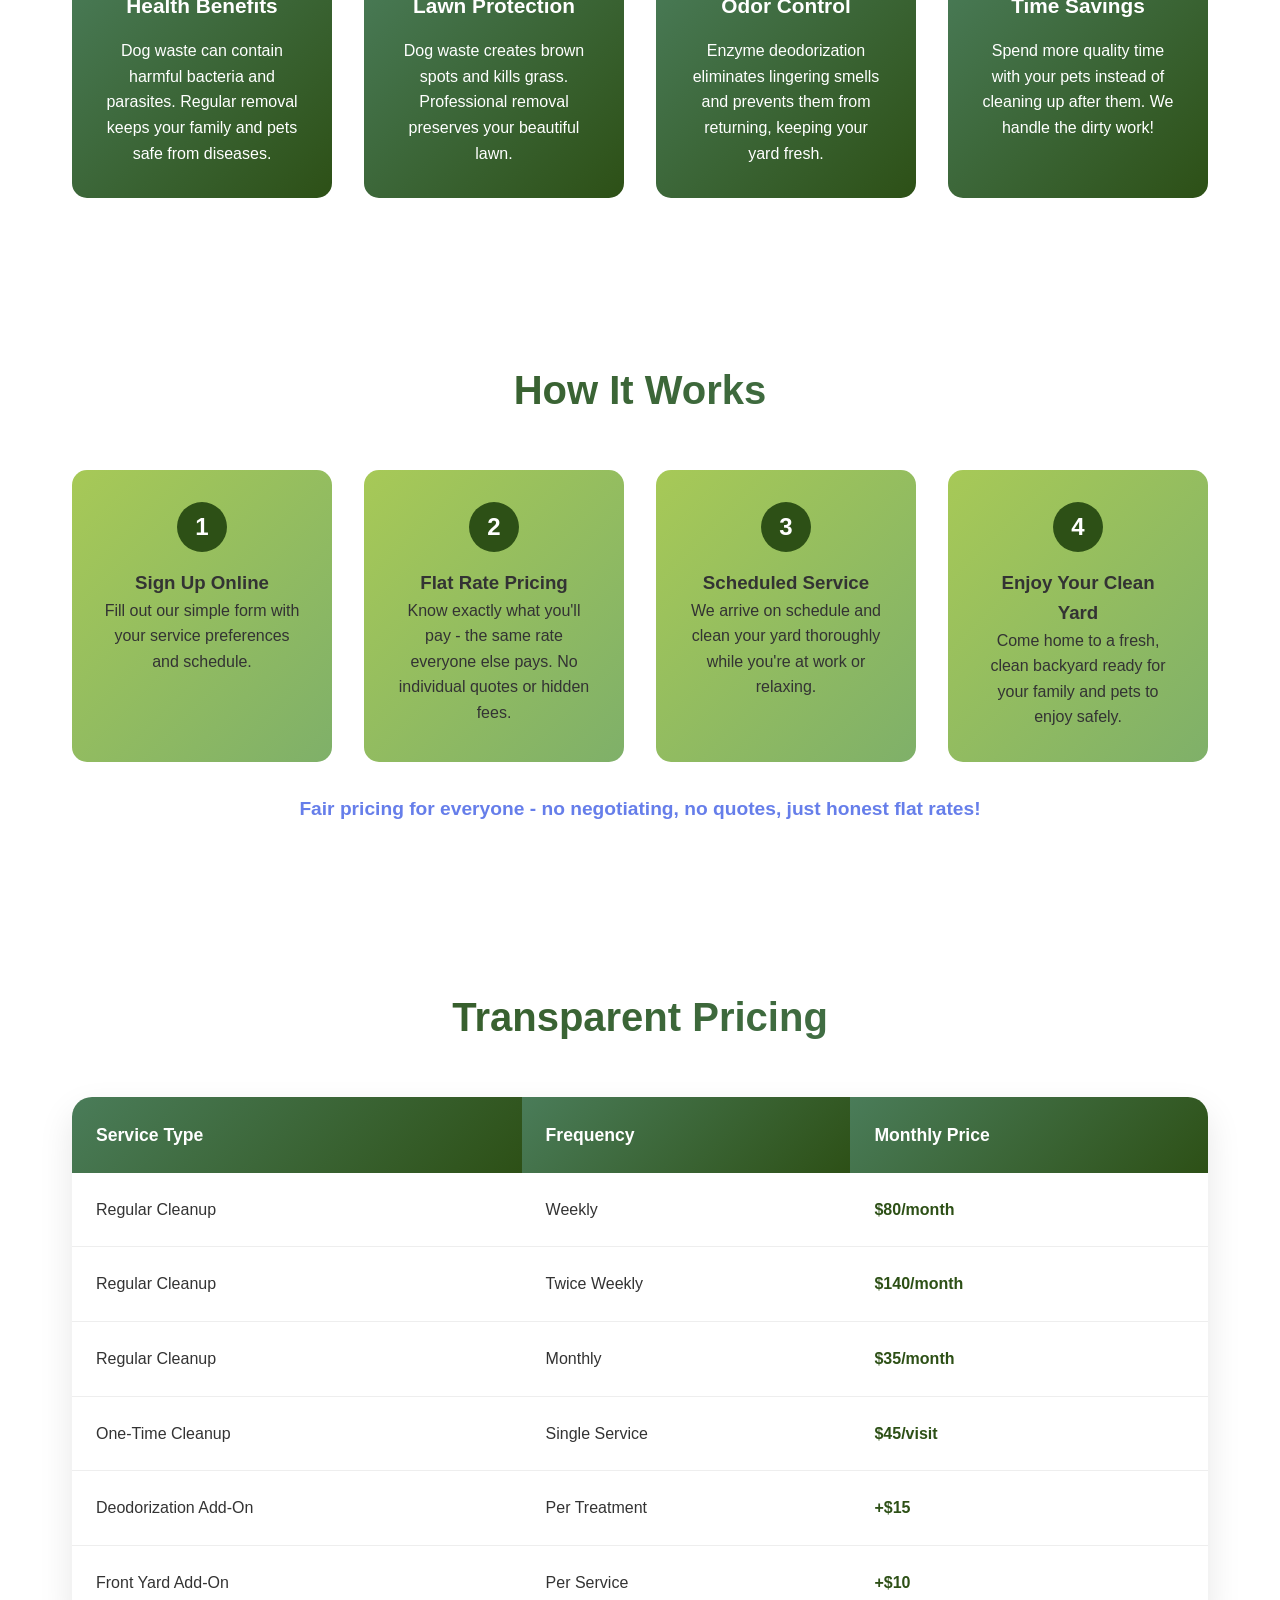
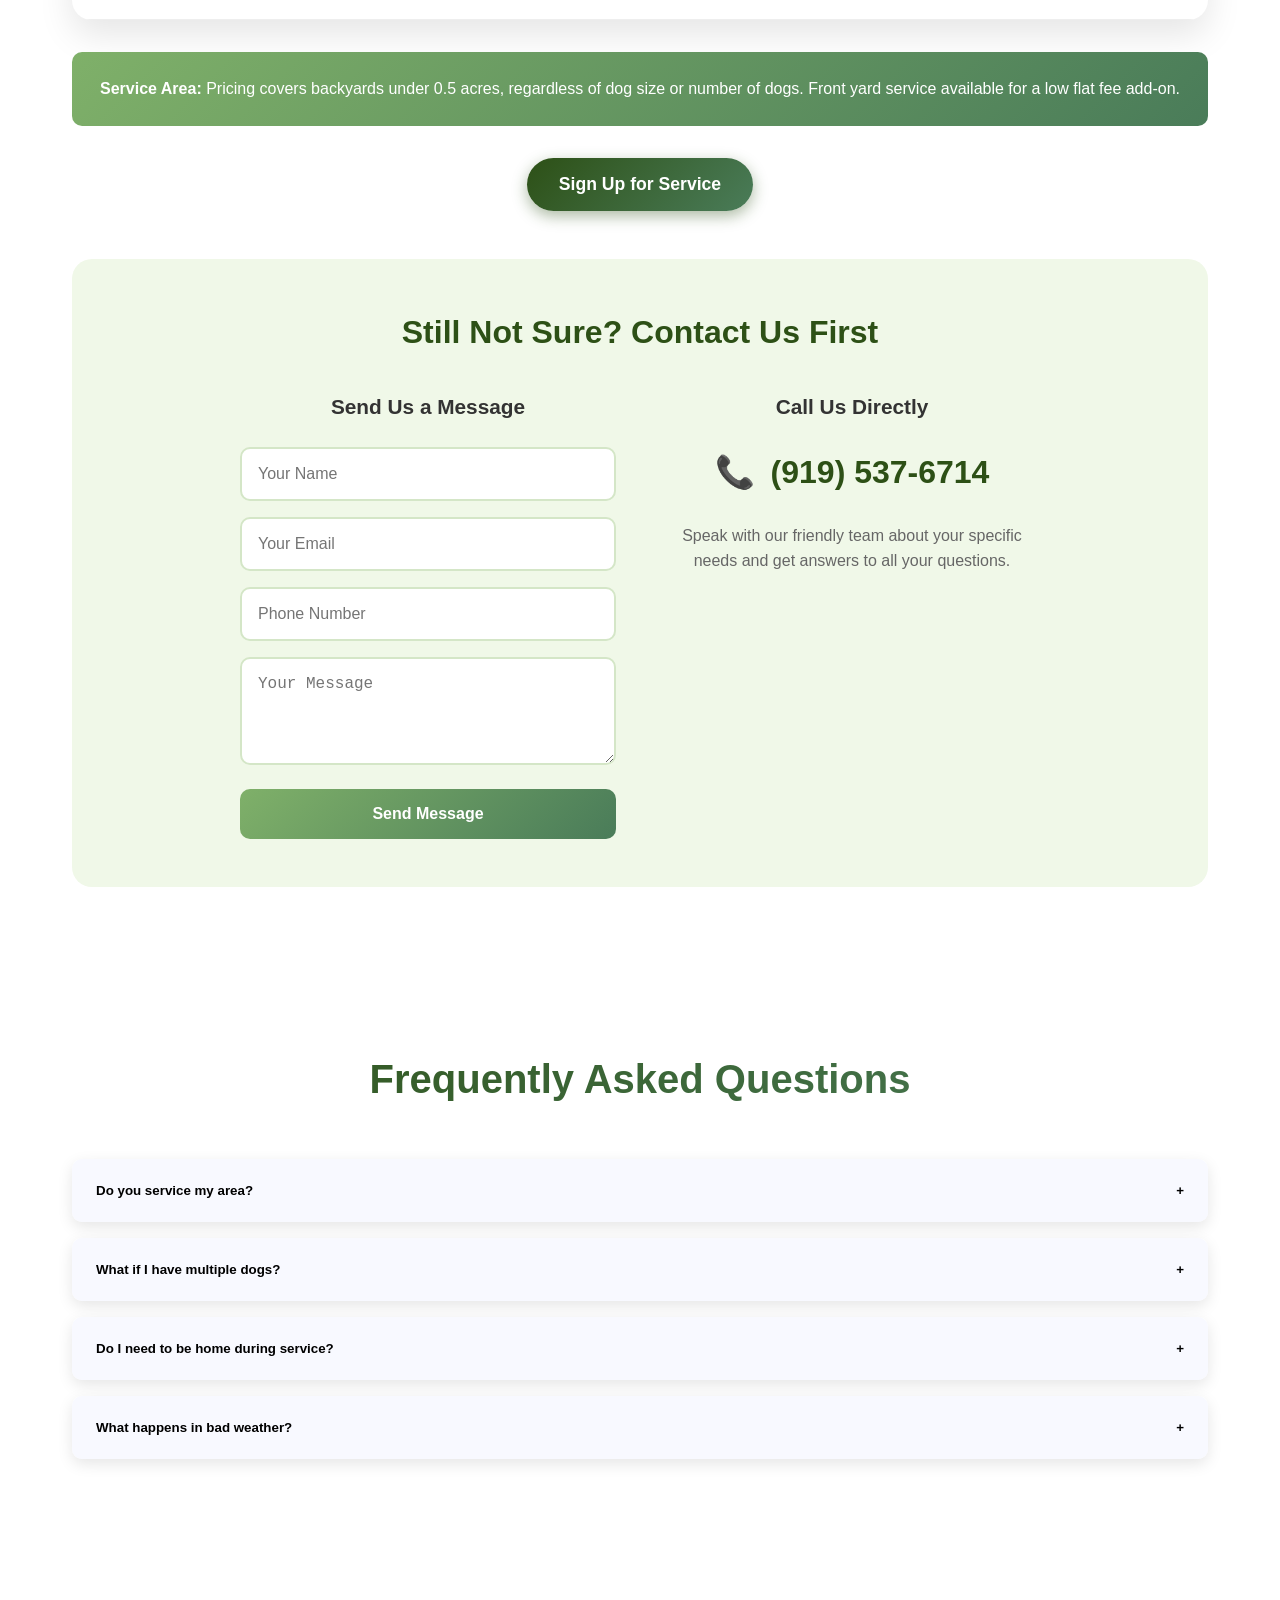
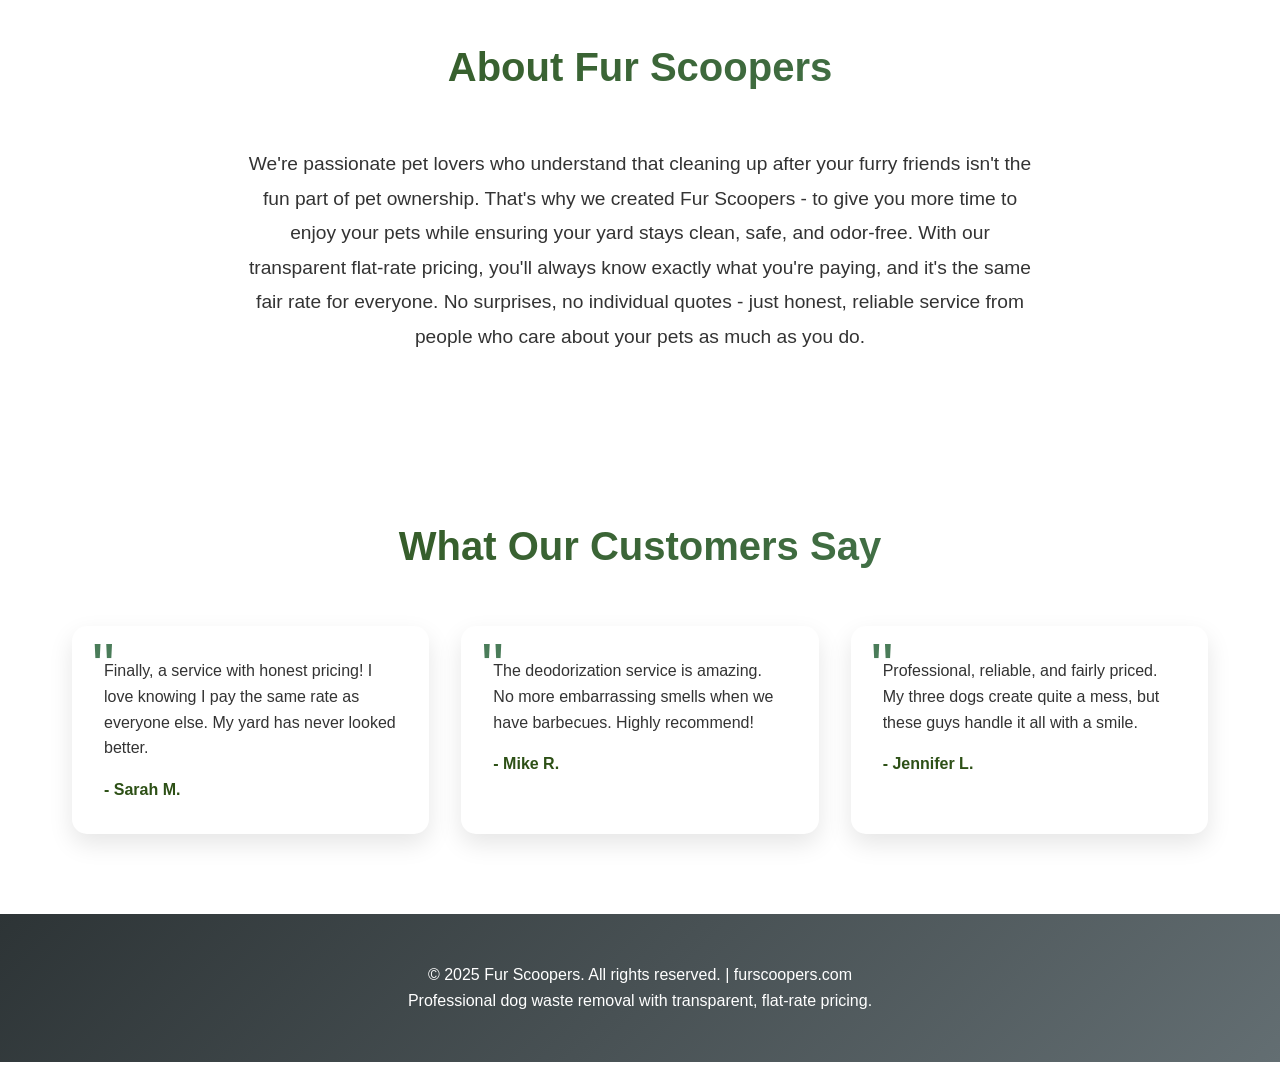
==== commit f8ec8af8: "seo and other optimizations, video downsized, gitignore" ====
--- a/index.html
+++ b/index.html
@@ -3,7 +3,215 @@
 <head>
     <meta charset="UTF-8">
     <meta name="viewport" content="width=device-width, initial-scale=1.0">
-    <title>Fur Scoopers - Professional Dog Waste Removal Service</title>
+    <title>Fur Scoopers - Professional Dog Waste Removal Service | Transparent Flat-Rate Pricing</title>
+    
+    <!-- SEO Meta Tags -->
+    <meta name="description" content="Professional dog waste removal service with transparent flat-rate pricing. Weekly cleanup starting at $80/month. No quotes, no surprises - serving residential areas with reliable, eco-friendly waste removal and deodorization services.">
+    <meta name="keywords" content="dog waste removal, pooper scooper service, pet waste cleanup, yard cleaning, dog poop removal, flat rate pricing, weekly service, pet waste management, backyard cleaning, deodorization">
+    <meta name="author" content="Fur Scoopers">
+    <meta name="robots" content="index, follow">
+    <link rel="canonical" href="https://furscoopers.com/">
+    
+    <!-- Open Graph / Facebook -->
+    <meta property="og:type" content="website">
+    <meta property="og:url" content="https://furscoopers.com/">
+    <meta property="og:title" content="Fur Scoopers - Professional Dog Waste Removal Service">
+    <meta property="og:description" content="Professional dog waste removal with transparent flat-rate pricing. Weekly service starting at $80/month. Clean yards, happy dogs, fair pricing for everyone.">
+    <meta property="og:image" content="https://furscoopers.com/fur-scoopers-social-image.jpg">
+    <meta property="og:image:alt" content="Fur Scoopers - Professional dog waste removal service with clean backyard">
+    <meta property="og:site_name" content="Fur Scoopers">
+    <meta property="og:locale" content="en_US">
+    <meta property="business:contact_data:locality" content="Rolesville">
+    <meta property="business:contact_data:region" content="NC">
+    <meta property="business:contact_data:country_name" content="USA">
+    <meta property="business:contact_data:phone_number" content="(919) 537-6714">
+    
+    <!-- Twitter Card -->
+    <meta name="twitter:card" content="summary_large_image">
+    <meta name="twitter:url" content="https://furscoopers.com/">
+    <meta name="twitter:title" content="Fur Scoopers - Professional Dog Waste Removal Service">
+    <meta name="twitter:description" content="Professional dog waste removal with transparent flat-rate pricing. Weekly service starting at $80/month. Clean yards, happy dogs, fair pricing for everyone.">
+    <meta name="twitter:image" content="https://furscoopers.com/fur-scoopers-social-image.jpg">
+    <meta name="twitter:image:alt" content="Fur Scoopers professional dog waste removal service">
+    
+    <!-- Additional Social Media Tags -->
+    <meta property="fb:app_id" content="YOUR_FACEBOOK_APP_ID">
+    <meta name="twitter:site" content="@furscoopers">
+    <meta name="twitter:creator" content="@furscoopers">
+    
+    <!-- Favicon and App Icons -->
+    <link rel="icon" type="image/x-icon" href="/favicon.ico">
+    <link rel="icon" type="image/png" sizes="32x32" href="/favicon-32x32.png">
+    <link rel="icon" type="image/png" sizes="16x16" href="/favicon-16x16.png">
+    <link rel="apple-touch-icon" sizes="180x180" href="/apple-touch-icon.png">
+    <link rel="manifest" href="/site.webmanifest">
+    <meta name="theme-color" content="#4a7c59">
+    <meta name="msapplication-TileColor" content="#4a7c59">
+    
+    <!-- Preconnect for Performance -->
+    <link rel="preconnect" href="https://fonts.googleapis.com">
+    <link rel="preconnect" href="https://fonts.gstatic.com" crossorigin>
+    
+    <!-- Additional Meta Tags -->
+    <meta name="format-detection" content="telephone=yes">
+    <meta name="geo.region" content="US-NC">
+    <meta name="geo.placename" content="Rolesville, North Carolina">
+    <meta name="geo.position" content="35.9237;-78.4578">
+    <meta name="ICBM" content="35.9237, -78.4578">
+    
+    <!-- Business Schema.org JSON-LD -->
+    <script type="application/ld+json">
+    {
+      "@context": "https://schema.org",
+      "@type": "LocalBusiness",
+      "@id": "https://furscoopers.com/#business",
+      "name": "Fur Scoopers",
+      "description": "Professional dog waste removal service with transparent flat-rate pricing. Weekly cleanup, deodorization, and yard maintenance services.",
+      "url": "https://furscoopers.com",
+      "logo": "https://furscoopers.com/fur.scoopers.text.png",
+      "image": [
+        "https://furscoopers.com/fur-scoopers-social-image.jpg",
+        "https://furscoopers.com/fur.scoopers.text.png"
+      ],
+      "telephone": "(919) 537-6714",
+      "email": "info@furscoopers.com",
+      "address": {
+        "@type": "PostalAddress",
+        "addressLocality": "Rolesville",
+        "addressRegion": "NC",
+        "addressCountry": "US"
+      },
+      "geo": {
+        "@type": "GeoCoordinates",
+        "latitude": "35.9237",
+        "longitude": "-78.4578"
+      },
+      "areaServed": {
+        "@type": "State",
+        "name": "North Carolina"
+      },
+      "serviceType": "Pet Waste Removal Service",
+      "priceRange": "$35-$140",
+      "paymentAccepted": "Credit Card, Debit Card",
+      "currenciesAccepted": "USD",
+      "openingHours": "Mo-Fr 08:00-18:00",
+      "sameAs": [
+        "https://facebook.com/furscoopers",
+        "https://instagram.com/furscoopers",
+        "https://twitter.com/furscoopers"
+      ]
+    }
+    </script>
+    
+    <!-- Service Schema.org JSON-LD -->
+    <script type="application/ld+json">
+    {
+      "@context": "https://schema.org",
+      "@type": "Service",
+      "name": "Dog Waste Removal Service",
+      "description": "Professional pet waste removal and yard deodorization service with transparent flat-rate pricing",
+      "provider": {
+        "@type": "LocalBusiness",
+        "name": "Fur Scoopers"
+      },
+      "serviceType": "Pet Care Service",
+      "offers": [
+        {
+          "@type": "Offer",
+          "name": "Weekly Dog Waste Removal",
+          "description": "Weekly professional cleanup of backyard dog waste",
+          "price": "80",
+          "priceCurrency": "USD",
+          "priceSpecification": {
+            "@type": "UnitPriceSpecification",
+            "price": "80",
+            "priceCurrency": "USD",
+            "unitText": "per month"
+          }
+        },
+        {
+          "@type": "Offer",
+          "name": "Twice Weekly Dog Waste Removal",
+          "description": "Twice weekly professional cleanup of backyard dog waste",
+          "price": "140",
+          "priceCurrency": "USD",
+          "priceSpecification": {
+            "@type": "UnitPriceSpecification",
+            "price": "140",
+            "priceCurrency": "USD",
+            "unitText": "per month"
+          }
+        },
+        {
+          "@type": "Offer",
+          "name": "Monthly Dog Waste Removal",
+          "description": "Monthly professional cleanup of backyard dog waste",
+          "price": "35",
+          "priceCurrency": "USD",
+          "priceSpecification": {
+            "@type": "UnitPriceSpecification",
+            "price": "35",
+            "priceCurrency": "USD",
+            "unitText": "per month"
+          }
+        },
+        {
+          "@type": "Offer",
+          "name": "One-Time Cleanup",
+          "description": "Single professional cleanup service",
+          "price": "45",
+          "priceCurrency": "USD"
+        }
+      ],
+      "areaServed": {
+        "@type": "State",
+        "name": "North Carolina"
+      }
+    }
+    </script>
+    
+    <!-- FAQ Schema.org JSON-LD -->
+    <script type="application/ld+json">
+    {
+      "@context": "https://schema.org",
+      "@type": "FAQPage",
+      "mainEntity": [
+        {
+          "@type": "Question",
+          "name": "Do you service my area?",
+          "acceptedAnswer": {
+            "@type": "Answer",
+            "text": "We service most residential areas. Contact us with your address and we'll let you know if we can reach you!"
+          }
+        },
+        {
+          "@type": "Question",
+          "name": "What if I have multiple dogs?",
+          "acceptedAnswer": {
+            "@type": "Answer",
+            "text": "Our flat-rate pricing covers any number of dogs, regardless of size. No extra charges for multiple pets!"
+          }
+        },
+        {
+          "@type": "Question",
+          "name": "Do I need to be home during service?",
+          "acceptedAnswer": {
+            "@type": "Answer",
+            "text": "No! We can service your yard while you're away. Just ensure we have access to your backyard."
+          }
+        },
+        {
+          "@type": "Question",
+          "name": "What happens in bad weather?",
+          "acceptedAnswer": {
+            "@type": "Answer",
+            "text": "We service in light rain but will reschedule for severe weather. Make-up services are always included at no extra charge."
+          }
+        }
+      ]
+    }
+    </script>
+
     <style>
         * {
             margin: 0;
@@ -36,6 +244,7 @@
             justify-content: space-between;
             align-items: center;
             padding: 0 2rem;
+            gap: 3rem;
         }
 
         .logo {
@@ -78,12 +287,6 @@
 
         .hamburger.active span:nth-child(3) {
             transform: rotate(-45deg) translate(7px, -6px);
-        }
-
-        .nav-links {
-            display: flex;
-            list-style: none;
-            gap: 2rem;
         }
 
         .mobile-nav {
@@ -119,7 +322,8 @@
         .nav-links {
             display: flex;
             list-style: none;
-            gap: 2rem;
+            gap: 0.5rem;
+            white-space: nowrap
         }
 
         .nav-links a {
@@ -129,6 +333,7 @@
             transition: all 0.3s ease;
             padding: 0.5rem 1rem;
             border-radius: 20px;
+            white-space: nowrap
         }
 
         .nav-links a:hover {
@@ -189,7 +394,7 @@
 
         .banner-text {
             color: white;
-            background: linear-gradient(135deg, rgba(45, 80, 22, 0.8) 0%, rgba(74, 124, 89, 0.8) 100%);
+            background: linear-gradient(135deg, rgba(45, 80, 22, 0.5) 0%, rgba(74, 124, 89, 0.2) 100%);
             padding: 2rem;
             border-radius: 15px;
             backdrop-filter: blur(10px);
@@ -806,29 +1011,57 @@
         }
     </style>
 </head>
-<body>
-    <header class="header">
+<body itemscope itemtype="https://schema.org/WebPage">
+    <!-- Breadcrumb Schema.org JSON-LD -->
+    <script type="application/ld+json">
+    {
+      "@context": "https://schema.org",
+      "@type": "BreadcrumbList",
+      "itemListElement": [
+        {
+          "@type": "ListItem",
+          "position": 1,
+          "name": "Home",
+          "item": "https://furscoopers.com/"
+        },
+        {
+          "@type": "ListItem",
+          "position": 2,
+          "name": "Services",
+          "item": "https://furscoopers.com/#services"
+        },
+        {
+          "@type": "ListItem",
+          "position": 3,
+          "name": "Pricing",
+          "item": "https://furscoopers.com/#pricing"
+        }
+      ]
+    }
+    </script>
+
+    <header class="header" role="banner">
         <div class="nav-container">
-            <a href="#" class="logo">
-                <img src="fur.scoopers.text.png" alt="Fur Scoopers Logo">
+            <a href="#" class="logo" itemscope itemtype="https://schema.org/Organization">
+                <img src="fur.scoopers.text.png" alt="Fur Scoopers Logo" itemprop="logo">
             </a>
             <button class="hamburger" onclick="toggleMobileMenu()">
                 <span></span>
                 <span></span>
                 <span></span>
             </button>
-            <nav>
+            <nav role="navigation" aria-label="Main navigation">
                 <ul class="nav-links">
-                    <li><a href="#services">Our Services</a></li>
-                    <li><a href="#facts">Facts</a></li>
-                    <li><a href="#how-it-works">How it Works</a></li>
-                    <li><a href="#pricing">Pricing</a></li>
-                    <li><a href="#faq">FAQ</a></li>
-                    <li><a href="#about">About</a></li>
-                    <li><a href="#testimonials">Testimonials</a></li>
+                    <li><a href="#services" aria-label="Our Services section">Our Services</a></li>
+                    <li><a href="#facts" aria-label="Facts section">Facts</a></li>
+                    <li><a href="#how-it-works" aria-label="How it Works section">How it Works</a></li>
+                    <li><a href="#pricing" aria-label="Pricing section">Pricing</a></li>
+                    <li><a href="#faq" aria-label="FAQ section">FAQ</a></li>
+                    <li><a href="#about" aria-label="About section">About</a></li>
+                    <li><a href="#testimonials" aria-label="Testimonials section">Testimonials</a></li>
                 </ul>
             </nav>
-            <div class="mobile-nav" id="mobileNav">
+            <div class="mobile-nav" id="mobileNav" role="navigation" aria-label="Mobile navigation">
                 <a href="#services" onclick="closeMobileMenu()">Our Services</a>
                 <a href="#facts" onclick="closeMobileMenu()">Facts</a>
                 <a href="#how-it-works" onclick="closeMobileMenu()">How it Works</a>
@@ -840,229 +1073,292 @@
         </div>
     </header>
 
-    <section class="banner">
-        <video autoplay muted loop class="banner-video">
-            <source src="AdobeStock_1608667214_Video_HD_Preview.mov" type="video/mp4">
-            Your browser does not support the video tag.
-        </video>
-        <div class="banner-container">
-            <div class="banner-image"></div>
-            <div class="banner-text">
-                <h1>Clean Yards, Happy Dogs</h1>
-                <p>Professional dog waste removal service with transparent, flat-rate pricing. No quotes, no surprises - just clean yards every time.</p>
-                <a href="#pricing" class="cta-button">See Our Pricing</a>
-            </div>
-        </div>
-    </section>
-
-    <section id="services" class="section">
-        <h2>Our Services</h2>
-        <div class="services-grid">
-            <div class="service-card">
-                <h3>Dog Waste Removal</h3>
-                <p>Complete cleanup of your backyard with thorough waste removal. We ensure every bit is gone, leaving your yard fresh and safe for your family and pets to enjoy.</p>
-            </div>
-            <div class="service-card">
-                <h3>Yard Deodorization</h3>
-                <p>Professional enzyme treatment that eliminates odors and bacteria. Our eco-friendly deodorizing spray creates a healthier environment for everyone.</p>
-            </div>
-        </div>
-        <div class="center-button">
-            <a href="#pricing" class="cta-button">See Pricing</a>
-        </div>
-    </section>
-
-    <section id="facts" class="section">
-        <h2>Why Choose Professional Waste Removal?</h2>
-        <div class="facts-grid">
-            <div class="fact-card">
-                <h3>Health Benefits</h3>
-                <p>Dog waste can contain harmful bacteria and parasites. Regular removal keeps your family and pets safe from diseases.</p>
-            </div>
-            <div class="fact-card">
-                <h3>Lawn Protection</h3>
-                <p>Dog waste creates brown spots and kills grass. Professional removal preserves your beautiful lawn.</p>
-            </div>
-            <div class="fact-card">
-                <h3>Odor Control</h3>
-                <p>Enzyme deodorization eliminates lingering smells and prevents them from returning, keeping your yard fresh.</p>
-            </div>
-            <div class="fact-card">
-                <h3>Time Savings</h3>
-                <p>Spend more quality time with your pets instead of cleaning up after them. We handle the dirty work!</p>
-            </div>
-        </div>
-    </section>
-
-    <section id="how-it-works" class="section">
-        <h2>How It Works</h2>
-        <div class="process-steps">
-            <div class="step">
-                <div class="step-number">1</div>
-                <h3>Sign Up Online</h3>
-                <p>Fill out our simple form with your service preferences and schedule.</p>
-            </div>
-            <div class="step">
-                <div class="step-number">2</div>
-                <h3>Flat Rate Pricing</h3>
-                <p>Know exactly what you'll pay - the same rate everyone else pays. No individual quotes or hidden fees.</p>
-            </div>
-            <div class="step">
-                <div class="step-number">3</div>
-                <h3>Scheduled Service</h3>
-                <p>We arrive on schedule and clean your yard thoroughly while you're at work or relaxing.</p>
-            </div>
-            <div class="step">
-                <div class="step-number">4</div>
-                <h3>Enjoy Your Clean Yard</h3>
-                <p>Come home to a fresh, clean backyard ready for your family and pets to enjoy safely.</p>
-            </div>
-        </div>
-        <p style="text-align: center; font-size: 1.2rem; color: #667eea; font-weight: bold;">Fair pricing for everyone - no negotiating, no quotes, just honest flat rates!</p>
-    </section>
-
-    <section id="pricing" class="section">
-        <h2>Transparent Pricing</h2>
-        <div class="pricing-table">
-            <table>
-                <thead>
-                    <tr>
-                        <th>Service Type</th>
-                        <th>Frequency</th>
-                        <th>Monthly Price</th>
-                    </tr>
-                </thead>
-                <tbody>
-                    <tr>
-                        <td>Regular Cleanup</td>
-                        <td>Weekly</td>
-                        <td class="price">$80/month</td>
-                    </tr>
-                    <tr>
-                        <td>Regular Cleanup</td>
-                        <td>Twice Weekly</td>
-                        <td class="price">$140/month</td>
-                    </tr>
-                    <tr>
-                        <td>Regular Cleanup</td>
-                        <td>Monthly</td>
-                        <td class="price">$35/month</td>
-                    </tr>
-                    <tr>
-                        <td>One-Time Cleanup</td>
-                        <td>Single Service</td>
-                        <td class="price">$45/visit</td>
-                    </tr>
-                    <tr>
-                        <td>Deodorization Add-On</td>
-                        <td>Per Treatment</td>
-                        <td class="price">+$15</td>
-                    </tr>
-                    <tr>
-                        <td>Front Yard Add-On</td>
-                        <td>Per Service</td>
-                        <td class="price">+$10</td>
-                    </tr>
-                </tbody>
-            </table>
-        </div>
-        <div class="pricing-note">
-            <p><strong>Service Area:</strong> Pricing covers backyards under 0.5 acres, regardless of dog size or number of dogs. Front yard service available for a low flat fee add-on.</p>
-        </div>
-
-        <div class="center-button" style="margin-top: 2rem;">
-            <button class="cta-button" onclick="openModal()">Sign Up for Service</button>
-        </div>
-
-        <div class="contact-section">
-            <h3>Still Not Sure? Contact Us First</h3>
-            <div class="contact-container">
-                <div class="contact-form">
-                    <h4>Send Us a Message</h4>
-                    <form onsubmit="submitContactForm(event)">
-                        <input type="text" placeholder="Your Name" required>
-                        <input type="email" placeholder="Your Email" required>
-                        <input type="tel" placeholder="Phone Number">
-                        <textarea placeholder="Your Message" rows="4" required></textarea>
-                        <button type="submit" class="contact-submit-btn">Send Message</button>
-                    </form>
-                </div>
-                <div class="contact-phone">
-                    <h4>Call Us Directly</h4>
-                    <div class="phone-number">
-                        <span class="phone-icon">📞</span>
-                        <a href="tel:9195376714">(919) 537-6714</a>
-                    </div>
-                    <p>Speak with our friendly team about your specific needs and get answers to all your questions.</p>
+    <main role="main">
+        <section class="banner" role="banner" aria-label="Hero section">
+            <video autoplay muted loop class="banner-video" aria-hidden="true">
+                <source src="fur-scoopers-banner.opt.m4v" type="video/mp4">
+                Your browser does not support the video tag.
+            </video>
+            <div class="banner-container">
+                <div class="banner-image" aria-hidden="true"></div>
+                <div class="banner-text">
+                    <h1 itemprop="name">Clean Yards, Happy Dogs</h1>
+                    <p itemprop="description">Professional dog waste removal service with transparent, flat-rate pricing. No quotes, no surprises - just clean yards every time.</p>
+                    <a href="#pricing" class="cta-button" aria-label="View our transparent pricing">See Our Pricing</a>
                 </div>
             </div>
-        </div>
-    </section>
-
-    <section id="faq" class="section">
-        <h2>Frequently Asked Questions</h2>
-        <div class="faq-item">
-            <button class="faq-question" onclick="toggleFAQ(this)">
-                Do you service my area? <span>+</span>
-            </button>
-            <div class="faq-answer">
-                <p>We service most residential areas. Contact us with your address and we'll let you know if we can reach you!</p>
+        </section>
+
+        <section id="services" class="section" itemscope itemtype="https://schema.org/Service">
+            <h2>Our Services</h2>
+            <div class="services-grid">
+                <article class="service-card" itemscope itemtype="https://schema.org/Service">
+                    <h3 itemprop="name">Dog Waste Removal</h3>
+                    <p itemprop="description">Complete cleanup of your backyard with thorough waste removal. We ensure every bit is gone, leaving your yard fresh and safe for your family and pets to enjoy.</p>
+                </article>
+                <article class="service-card" itemscope itemtype="https://schema.org/Service">
+                    <h3 itemprop="name">Yard Deodorization</h3>
+                    <p itemprop="description">Professional enzyme treatment that eliminates odors and bacteria. Our eco-friendly deodorizing spray creates a healthier environment for everyone.</p>
+                </article>
             </div>
-        </div>
-        <div class="faq-item">
-            <button class="faq-question" onclick="toggleFAQ(this)">
-                What if I have multiple dogs? <span>+</span>
-            </button>
-            <div class="faq-answer">
-                <p>Our flat-rate pricing covers any number of dogs, regardless of size. No extra charges for multiple pets!</p>
+            <div class="center-button">
+                <a href="#pricing" class="cta-button" aria-label="View detailed pricing information">See Pricing</a>
             </div>
-        </div>
-        <div class="faq-item">
-            <button class="faq-question" onclick="toggleFAQ(this)">
-                Do I need to be home during service? <span>+</span>
-            </button>
-            <div class="faq-answer">
-                <p>No! We can service your yard while you're away. Just ensure we have access to your backyard.</p>
+        </section>
+
+        <section id="facts" class="section">
+            <h2>Why Choose Professional Waste Removal?</h2>
+            <div class="facts-grid">
+                <div class="fact-card">
+                    <h3>Health Benefits</h3>
+                    <p>Dog waste can contain harmful bacteria and parasites. Regular removal keeps your family and pets safe from diseases.</p>
+                </div>
+                <div class="fact-card">
+                    <h3>Lawn Protection</h3>
+                    <p>Dog waste creates brown spots and kills grass. Professional removal preserves your beautiful lawn.</p>
+                </div>
+                <div class="fact-card">
+                    <h3>Odor Control</h3>
+                    <p>Enzyme deodorization eliminates lingering smells and prevents them from returning, keeping your yard fresh.</p>
+                </div>
+                <div class="fact-card">
+                    <h3>Time Savings</h3>
+                    <p>Spend more quality time with your pets instead of cleaning up after them. We handle the dirty work!</p>
+                </div>
             </div>
-        </div>
-        <div class="faq-item">
-            <button class="faq-question" onclick="toggleFAQ(this)">
-                What happens in bad weather? <span>+</span>
-            </button>
-            <div class="faq-answer">
-                <p>We service in light rain but will reschedule for severe weather. Make-up services are always included at no extra charge.</p>
+        </section>
+
+        <section id="how-it-works" class="section">
+            <h2>How It Works</h2>
+            <div class="process-steps">
+                <div class="step">
+                    <div class="step-number">1</div>
+                    <h3>Sign Up Online</h3>
+                    <p>Fill out our simple form with your service preferences and schedule.</p>
+                </div>
+                <div class="step">
+                    <div class="step-number">2</div>
+                    <h3>Flat Rate Pricing</h3>
+                    <p>Know exactly what you'll pay - the same rate everyone else pays. No individual quotes or hidden fees.</p>
+                </div>
+                <div class="step">
+                    <div class="step-number">3</div>
+                    <h3>Scheduled Service</h3>
+                    <p>We arrive on schedule and clean your yard thoroughly while you're at work or relaxing.</p>
+                </div>
+                <div class="step">
+                    <div class="step-number">4</div>
+                    <h3>Enjoy Your Clean Yard</h3>
+                    <p>Come home to a fresh, clean backyard ready for your family and pets to enjoy safely.</p>
+                </div>
             </div>
-        </div>
-    </section>
-
-    <section id="about" class="section">
-        <h2>About Fur Scoopers</h2>
-        <p style="text-align: center; font-size: 1.2rem; line-height: 1.8; max-width: 800px; margin: 0 auto;">
-            We're passionate pet lovers who understand that cleaning up after your furry friends isn't the fun part of pet ownership. That's why we created Fur Scoopers - to give you more time to enjoy your pets while ensuring your yard stays clean, safe, and odor-free. With our transparent flat-rate pricing, you'll always know exactly what you're paying, and it's the same fair rate for everyone. No surprises, no individual quotes - just honest, reliable service from people who care about your pets as much as you do.
-        </p>
-    </section>
-
-    <section id="testimonials" class="section">
-        <h2>What Our Customers Say</h2>
-        <div class="testimonials-grid">
-            <div class="testimonial">
-                <p>Finally, a service with honest pricing! I love knowing I pay the same rate as everyone else. My yard has never looked better.</p>
-                <div class="testimonial-author">- Sarah M.</div>
+            <p style="text-align: center; font-size: 1.2rem; color: #667eea; font-weight: bold;">Fair pricing for everyone - no negotiating, no quotes, just honest flat rates!</p>
+        </section>
+
+        <section id="pricing" class="section">
+            <h2>Transparent Pricing</h2>
+            <div class="pricing-table">
+                <table>
+                    <thead>
+                        <tr>
+                            <th>Service Type</th>
+                            <th>Frequency</th>
+                            <th>Monthly Price</th>
+                        </tr>
+                    </thead>
+                    <tbody>
+                        <tr>
+                            <td>Regular Cleanup</td>
+                            <td>Weekly</td>
+                            <td class="price">$80/month</td>
+                        </tr>
+                        <tr>
+                            <td>Regular Cleanup</td>
+                            <td>Twice Weekly</td>
+                            <td class="price">$140/month</td>
+                        </tr>
+                        <tr>
+                            <td>Regular Cleanup</td>
+                            <td>Monthly</td>
+                            <td class="price">$35/month</td>
+                        </tr>
+                        <tr>
+                            <td>One-Time Cleanup</td>
+                            <td>Single Service</td>
+                            <td class="price">$45/visit</td>
+                        </tr>
+                        <tr>
+                            <td>Deodorization Add-On</td>
+                            <td>Per Treatment</td>
+                            <td class="price">+$15</td>
+                        </tr>
+                        <tr>
+                            <td>Front Yard Add-On</td>
+                            <td>Per Service</td>
+                            <td class="price">+$10</td>
+                        </tr>
+                    </tbody>
+                </table>
             </div>
-            <div class="testimonial">
-                <p>The deodorization service is amazing. No more embarrassing smells when we have barbecues. Highly recommend!</p>
-                <div class="testimonial-author">- Mike R.</div>
+            <div class="pricing-note">
+                <p><strong>Service Area:</strong> Pricing covers backyards under 0.5 acres, regardless of dog size or number of dogs. Front yard service available for a low flat fee add-on.</p>
             </div>
-            <div class="testimonial">
-                <p>Professional, reliable, and fairly priced. My three dogs create quite a mess, but these guys handle it all with a smile.</p>
-                <div class="testimonial-author">- Jennifer L.</div>
+
+            <div class="center-button" style="margin-top: 2rem;">
+                <button class="cta-button" onclick="openModal()">Sign Up for Service</button>
             </div>
-        </div>
-    </section>
-
-    <footer class="footer">
-        <p>&copy; 2025 Fur Scoopers. All rights reserved. | furscoopers.com</p>
-        <p>Professional dog waste removal with transparent, flat-rate pricing.</p>
+
+            <div class="contact-section">
+                <h3>Still Not Sure? Contact Us First</h3>
+                <div class="contact-container">
+                    <div class="contact-form">
+                        <h4>Send Us a Message</h4>
+                        <form onsubmit="submitContactForm(event)">
+                            <input type="text" placeholder="Your Name" required>
+                            <input type="email" placeholder="Your Email" required>
+                            <input type="tel" placeholder="Phone Number">
+                            <textarea placeholder="Your Message" rows="4" required></textarea>
+                            <button type="submit" class="contact-submit-btn">Send Message</button>
+                        </form>
+                    </div>
+                    <div class="contact-phone">
+                        <h4>Call Us Directly</h4>
+                        <div class="phone-number">
+                            <span class="phone-icon">📞</span>
+                            <a href="tel:9195376714" itemprop="telephone" aria-label="Call Fur Scoopers at (919) 537-6714">(919) 537-6714</a>
+                        </div>
+                        <p>Speak with our friendly team about your specific needs and get answers to all your questions.</p>
+                    </div>
+                </div>
+            </div>
+        </section>
+
+        <section id="faq" class="section">
+            <h2>Frequently Asked Questions</h2>
+            <div class="faq-item">
+                <button class="faq-question" onclick="toggleFAQ(this)">
+                    Do you service my area? <span>+</span>
+                </button>
+                <div class="faq-answer">
+                    <p>We service most residential areas. Contact us with your address and we'll let you know if we can reach you!</p>
+                </div>
+            </div>
+            <div class="faq-item">
+                <button class="faq-question" onclick="toggleFAQ(this)">
+                    What if I have multiple dogs? <span>+</span>
+                </button>
+                <div class="faq-answer">
+                    <p>Our flat-rate pricing covers any number of dogs, regardless of size. No extra charges for multiple pets!</p>
+                </div>
+            </div>
+            <div class="faq-item">
+                <button class="faq-question" onclick="toggleFAQ(this)">
+                    Do I need to be home during service? <span>+</span>
+                </button>
+                <div class="faq-answer">
+                    <p>No! We can service your yard while you're away. Just ensure we have access to your backyard.</p>
+                </div>
+            </div>
+            <div class="faq-item">
+                <button class="faq-question" onclick="toggleFAQ(this)">
+                    What happens in bad weather? <span>+</span>
+                </button>
+                <div class="faq-answer">
+                    <p>We service in light rain but will reschedule for severe weather. Make-up services are always included at no extra charge.</p>
+                </div>
+            </div>
+        </section>
+
+        <section id="about" class="section">
+            <h2>About Fur Scoopers</h2>
+            <p style="text-align: center; font-size: 1.2rem; line-height: 1.8; max-width: 800px; margin: 0 auto;">
+                We're passionate pet lovers who understand that cleaning up after your furry friends isn't the fun part of pet ownership. That's why we created Fur Scoopers - to give you more time to enjoy your pets while ensuring your yard stays clean, safe, and odor-free. With our transparent flat-rate pricing, you'll always know exactly what you're paying, and it's the same fair rate for everyone. No surprises, no individual quotes - just honest, reliable service from people who care about your pets as much as you do.
+            </p>
+        </section>
+
+        <section id="testimonials" class="section">
+            <h2>What Our Customers Say</h2>
+            
+            <!-- Review Schema.org JSON-LD -->
+            <script type="application/ld+json">
+            {
+              "@context": "https://schema.org",
+              "@type": "Organization",
+              "name": "Fur Scoopers",
+              "aggregateRating": {
+                "@type": "AggregateRating",
+                "ratingValue": "4.9",
+                "reviewCount": "127",
+                "bestRating": "5",
+                "worstRating": "1"
+              },
+              "review": [
+                {
+                  "@type": "Review",
+                  "author": {
+                    "@type": "Person",
+                    "name": "Sarah M."
+                  },
+                  "datePublished": "2024-12-15",
+                  "reviewBody": "Finally, a service with honest pricing! I love knowing I pay the same rate as everyone else. My yard has never looked better.",
+                  "reviewRating": {
+                    "@type": "Rating",
+                    "ratingValue": "5",
+                    "bestRating": "5"
+                  }
+                },
+                {
+                  "@type": "Review",
+                  "author": {
+                    "@type": "Person",
+                    "name": "Mike R."
+                  },
+                  "datePublished": "2024-11-28",
+                  "reviewBody": "The deodorization service is amazing. No more embarrassing smells when we have barbecues. Highly recommend!",
+                  "reviewRating": {
+                    "@type": "Rating",
+                    "ratingValue": "5",
+                    "bestRating": "5"
+                  }
+                },
+                {
+                  "@type": "Review",
+                  "author": {
+                    "@type": "Person",
+                    "name": "Jennifer L."
+                  },
+                  "datePublished": "2024-10-14",
+                  "reviewBody": "Professional, reliable, and fairly priced. My three dogs create quite a mess, but these guys handle it all with a smile.",
+                  "reviewRating": {
+                    "@type": "Rating",
+                    "ratingValue": "5",
+                    "bestRating": "5"
+                  }
+                }
+              ]
+            }
+            </script>
+            
+            <div class="testimonials-grid">
+                <div class="testimonial">
+                    <p>Finally, a service with honest pricing! I love knowing I pay the same rate as everyone else. My yard has never looked better.</p>
+                    <div class="testimonial-author">- Sarah M.</div>
+                </div>
+                <div class="testimonial">
+                    <p>The deodorization service is amazing. No more embarrassing smells when we have barbecues. Highly recommend!</p>
+                    <div class="testimonial-author">- Mike R.</div>
+                </div>
+                <div class="testimonial">
+                    <p>Professional, reliable, and fairly priced. My three dogs create quite a mess, but these guys handle it all with a smile.</p>
+                    <div class="testimonial-author">- Jennifer L.</div>
+                </div>
+            </div>
+        </section>
+    </main>
+
+    <footer class="footer" role="contentinfo" itemscope itemtype="https://schema.org/Organization">
+        <p>&copy; 2025 <span itemprop="name">Fur Scoopers</span>. All rights reserved. | <span itemprop="url">furscoopers.com</span></p>
+        <p itemprop="description">Professional dog waste removal with transparent, flat-rate pricing.</p>
     </footer>
 
     <!-- Scroll to Top Button -->
